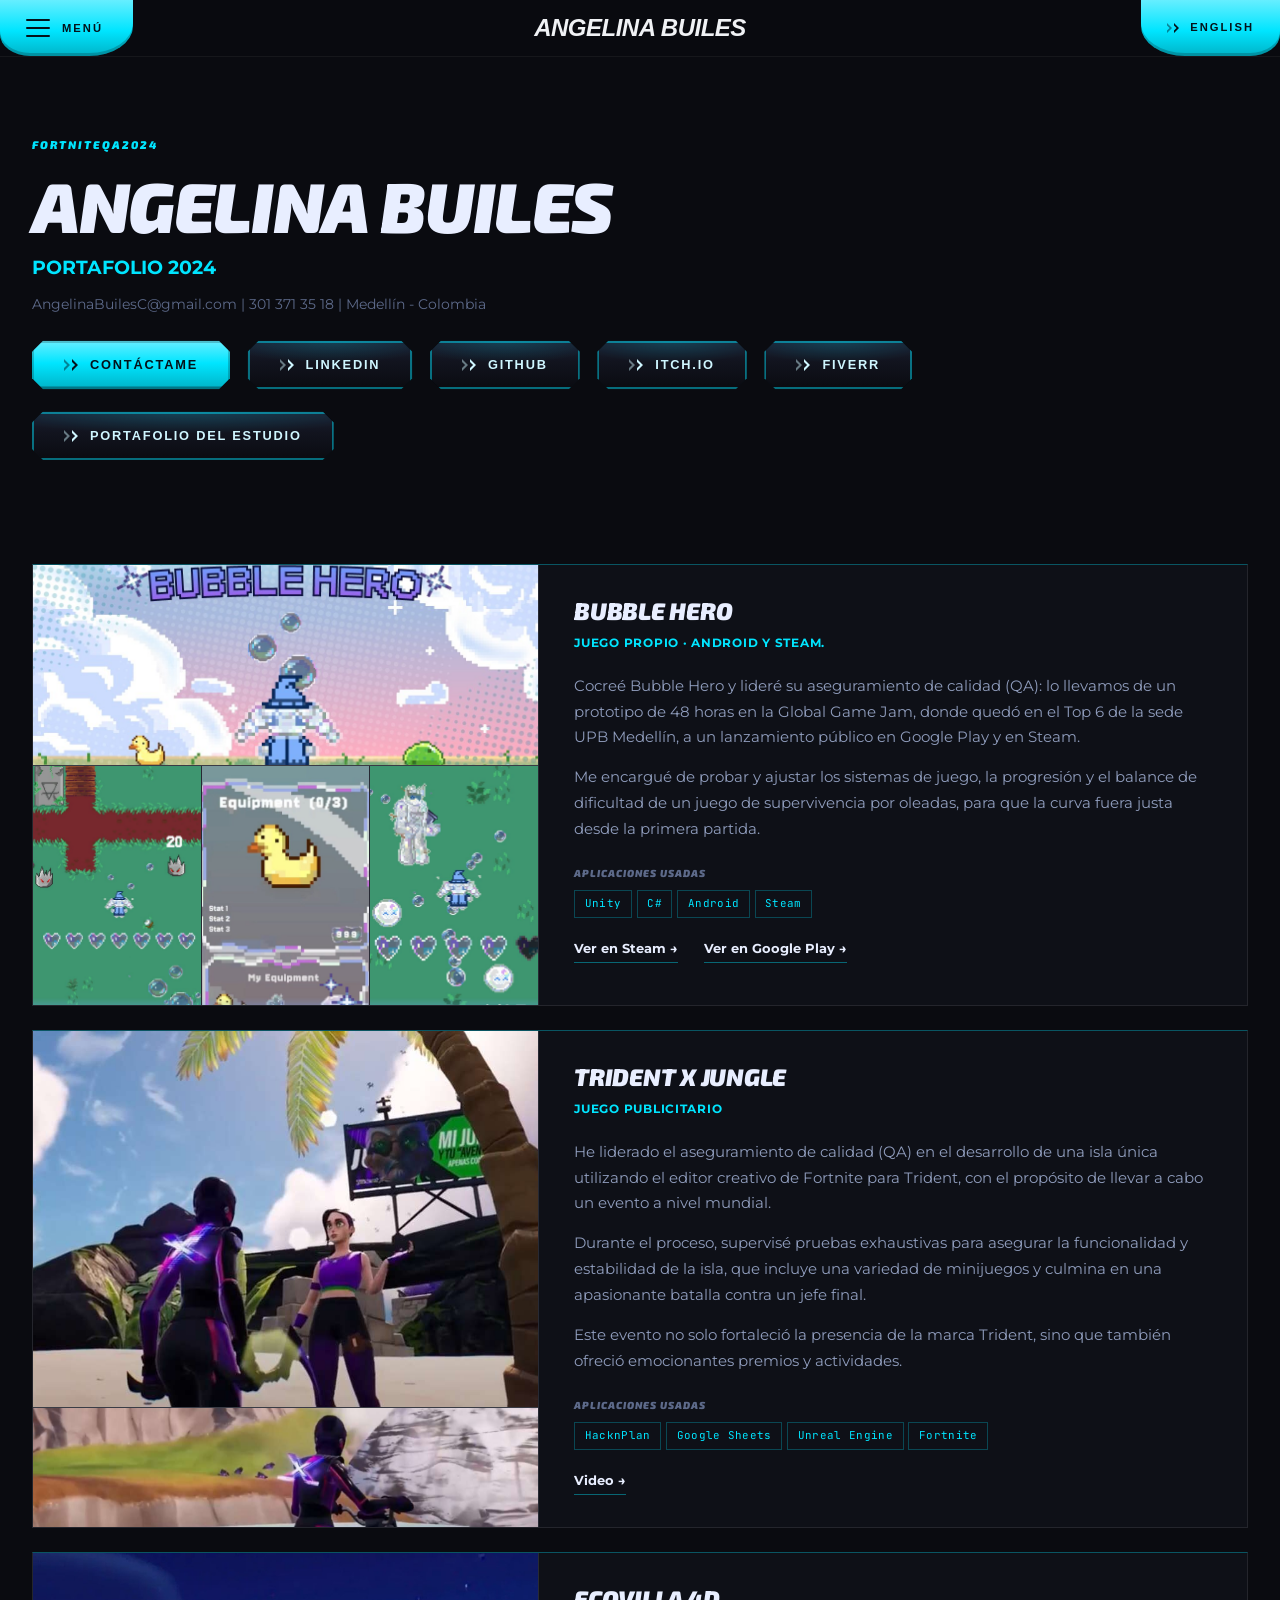
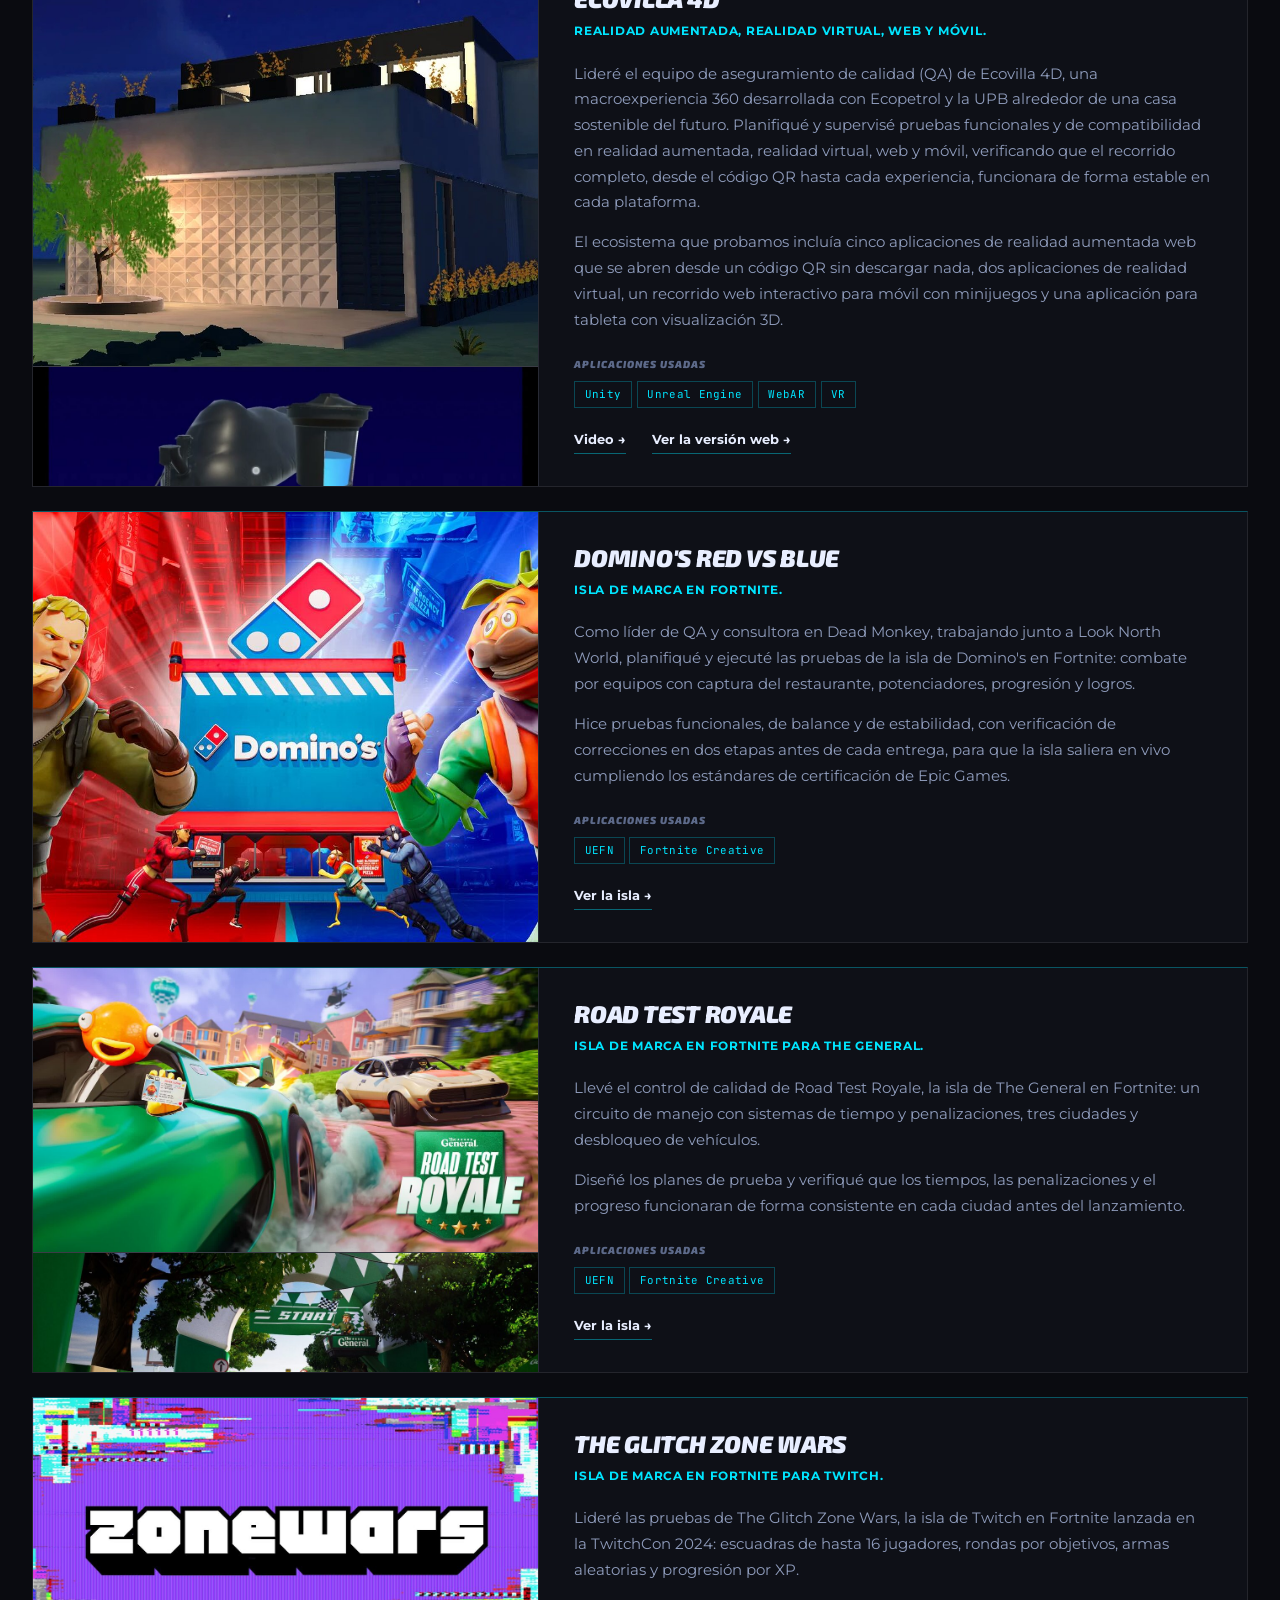
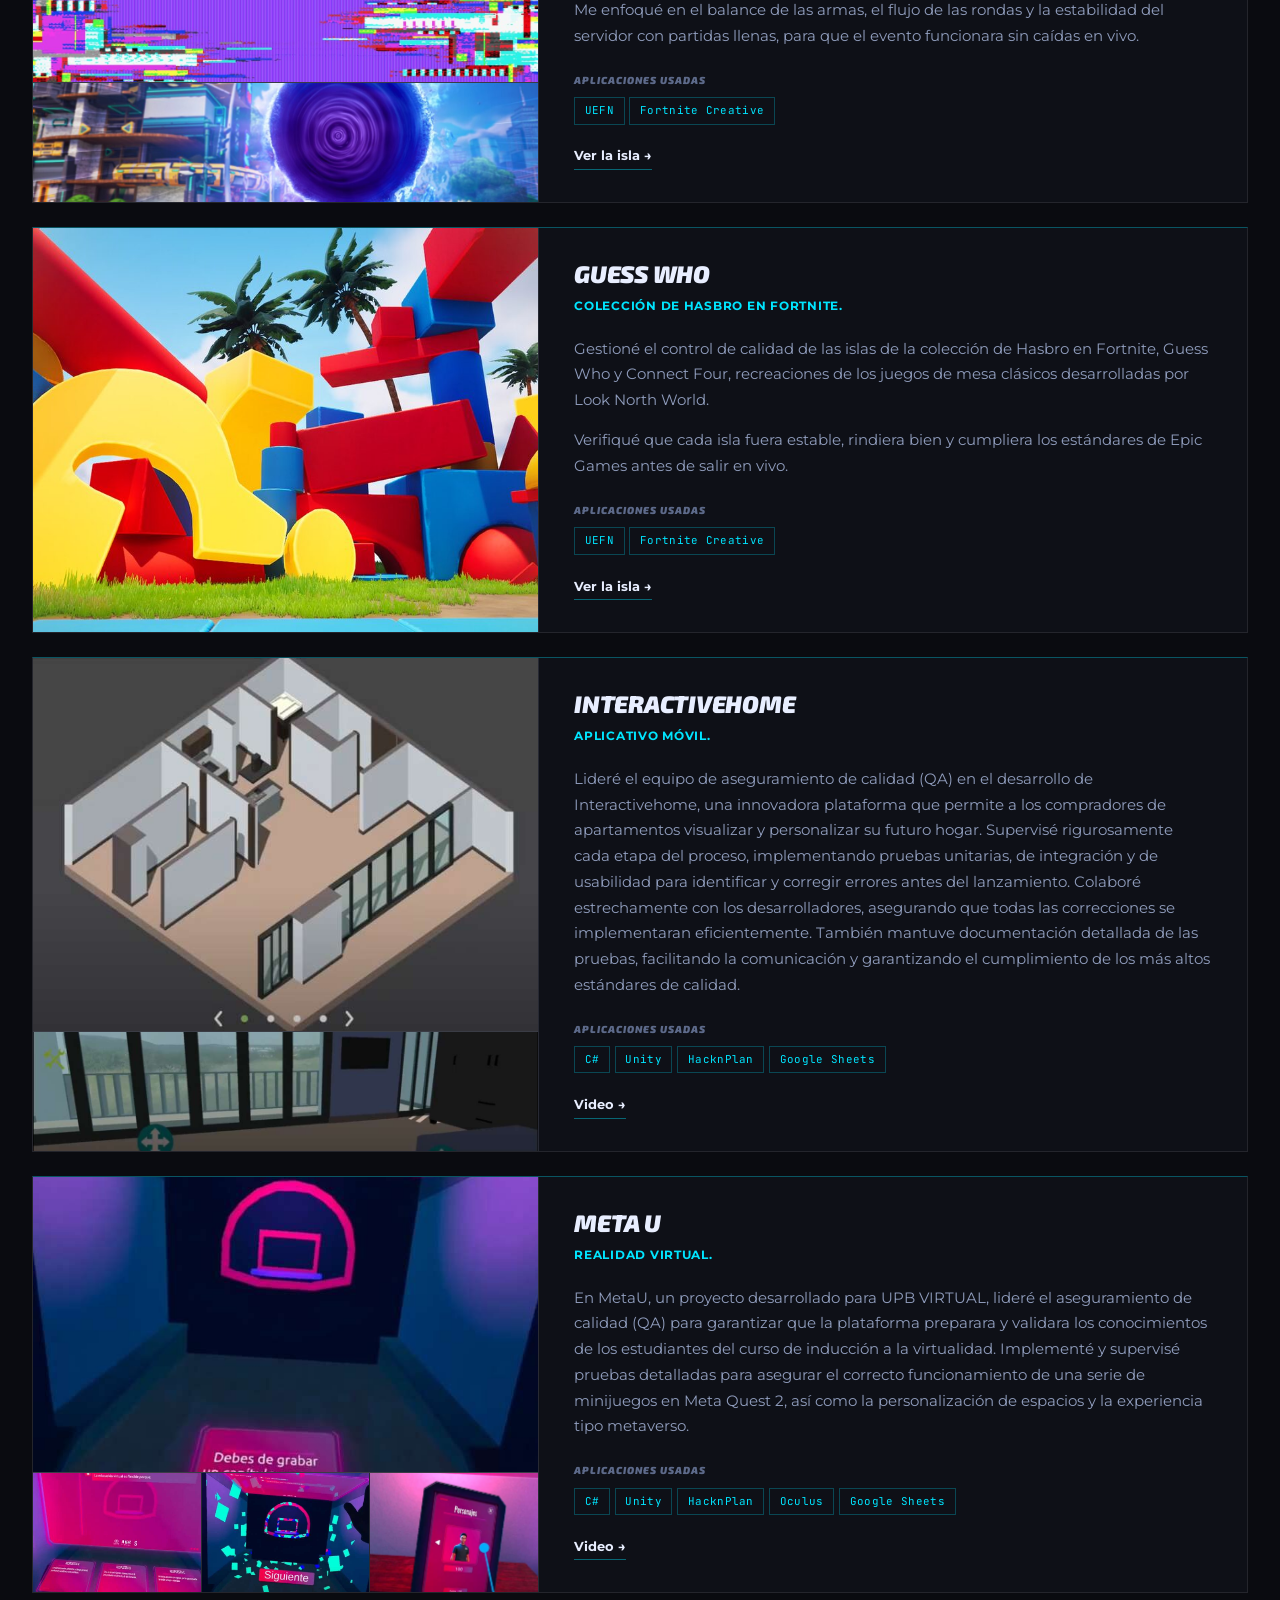
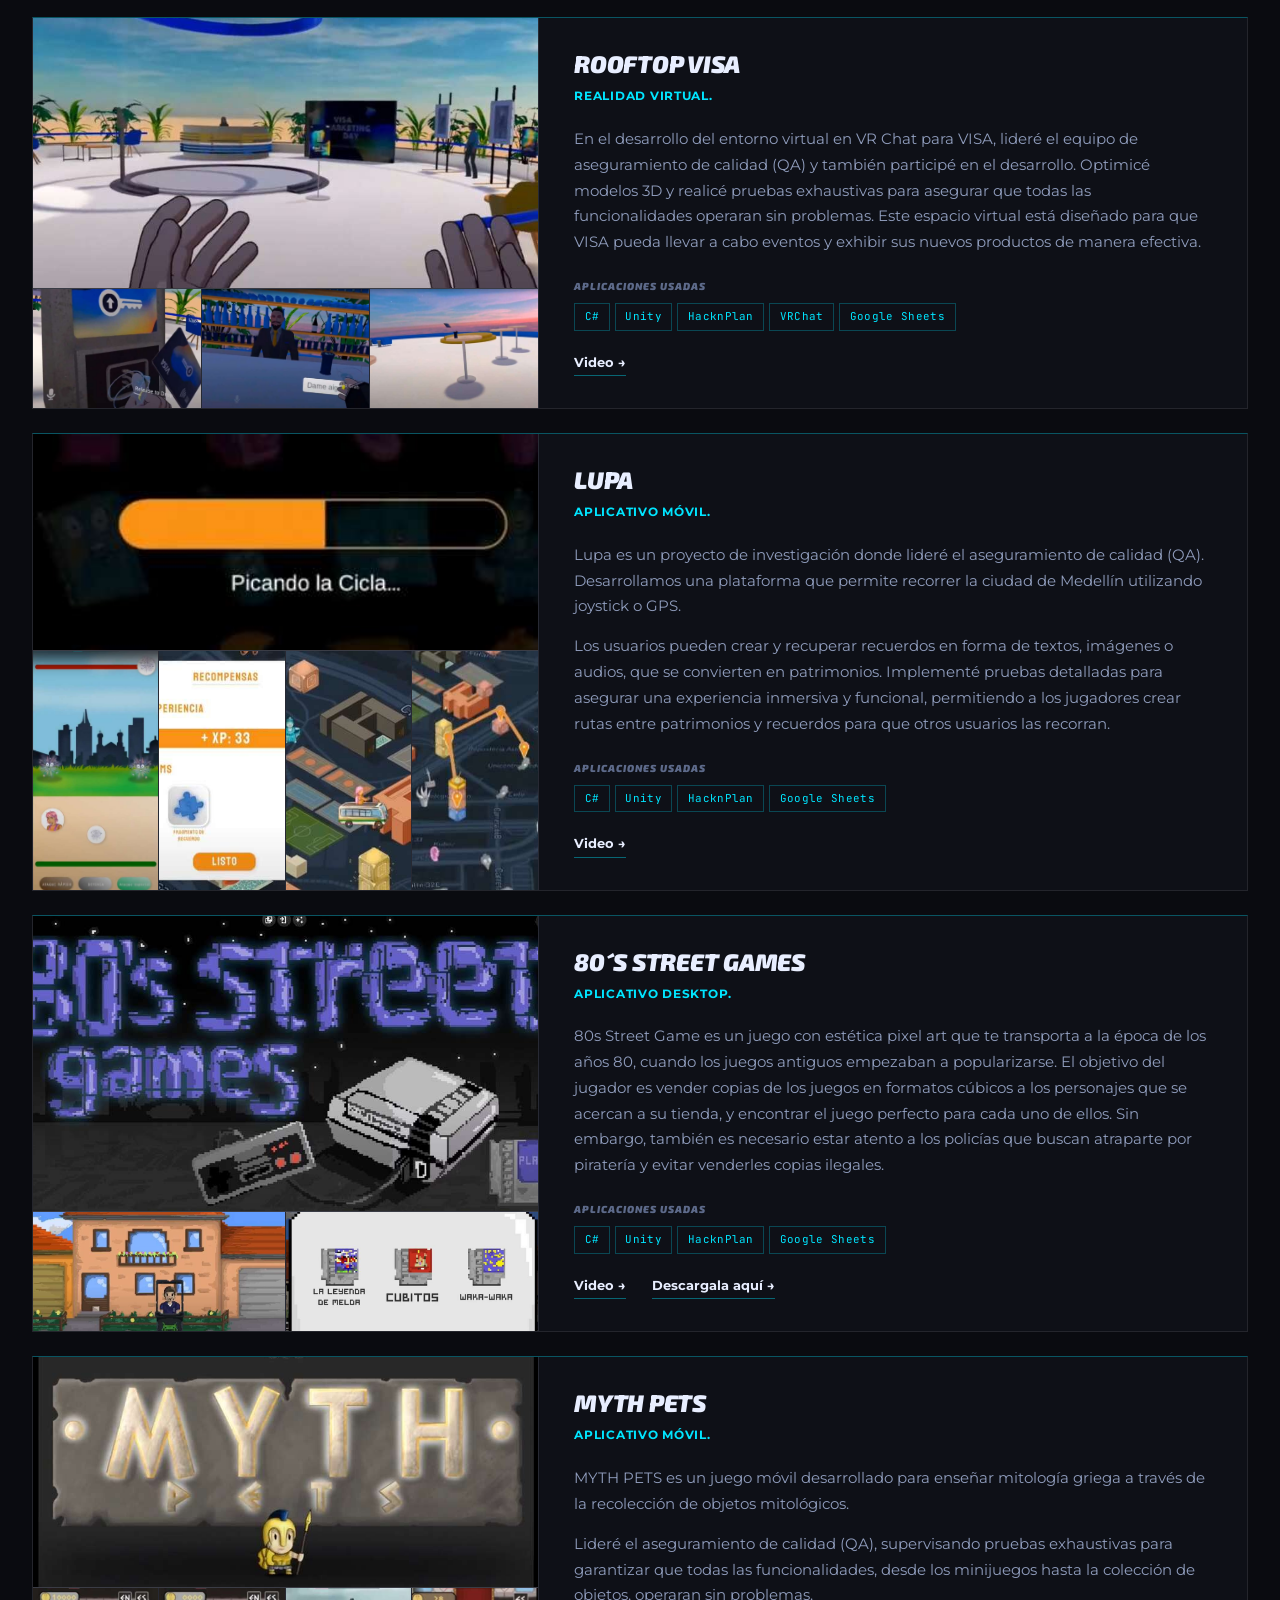
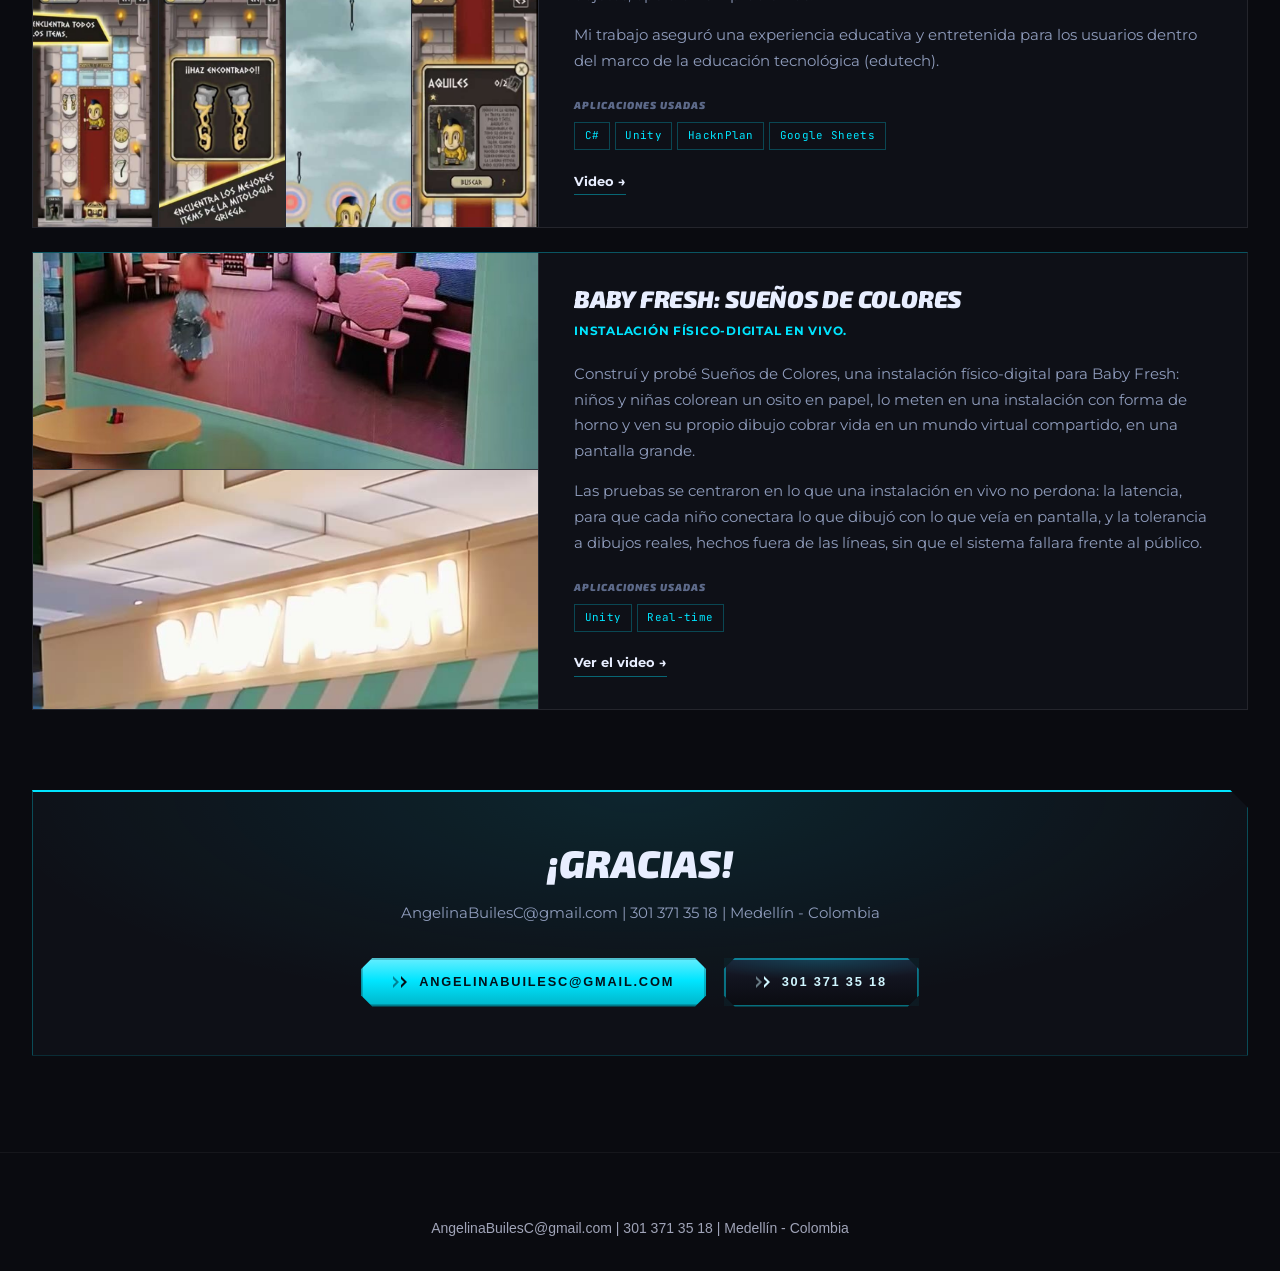
==== es/index.html @ 48bfbd3e "Portafolio de QA de Angelina Builes, en español e inglés Co-Authored-By: Claude Opus 5.5 <noreply@an" ====
<!DOCTYPE html>
<html lang="es">

<head>
    <meta charset="UTF-8">
    <meta name="viewport" content="width=device-width, initial-scale=1.0">
    <title>PORTAFOLIO · Angelina Builes</title>
    <meta name="description" content="Portafolio QA · Angelina Builes. Bubble Hero, Trident X Jungle, Ecovilla 4D, Domino&#x27;s Red vs Blue, Road Test Royale, The Glitch Zone Wars, Guess Who, Interactivehome, Meta U, Rooftop Visa, Lupa, 80´s Street Games, Myth Pets, Baby Fresh: Sueños de Colores.">
    <link rel="canonical" href="https://jelyblu.github.io/portafolio-qa/es/">
    <link rel="alternate" hreflang="es" href="https://jelyblu.github.io/portafolio-qa/es/">
    <link rel="alternate" hreflang="en" href="https://jelyblu.github.io/portafolio-qa/en/">
    <link rel="alternate" hreflang="x-default" href="https://jelyblu.github.io/portafolio-qa/es/">
    <meta property="og:title" content="PORTAFOLIO · Angelina Builes">
    <meta property="og:description" content="Portafolio QA · Angelina Builes. Bubble Hero, Trident X Jungle, Ecovilla 4D, Domino&#x27;s Red vs Blue, Road Test Royale, The Glitch Zone Wars, Guess Who, Interactivehome, Meta U, Rooftop Visa, Lupa, 80´s Street Games, Myth Pets, Baby Fresh: Sueños de Colores.">
    <meta property="og:image" content="https://jelyblu.github.io/portafolio-qa/assets/img/trident-1.jpg">
    <meta property="og:type" content="profile">
    <link rel="preconnect" href="https://fonts.googleapis.com">
    <link rel="preconnect" href="https://fonts.gstatic.com" crossorigin>
    <link href="https://fonts.googleapis.com/css2?family=Exo+2:ital,wght@0,400;0,700;0,900;1,700;1,900&family=Montserrat:wght@400;500;600;700&family=JetBrains+Mono:wght@500;700&display=swap" rel="stylesheet">
    <link rel="stylesheet" href="../styles.css">
    <style>
        .profile-page {
            --ab-cyan: #00e5ff; --ab-ink: #e8eeff; --ab-dim: #8f9cbc; --ab-faint: #5d6a8a;
            --ab-line: rgba(255, 255, 255, .09); --ab-surface: #0e1017; --ab-raised: #12141f;
            font-family: 'Montserrat', sans-serif;
        }
        .profile-page h1, .profile-page h2, .profile-page h3 { font-family: 'Exo 2', sans-serif; }
        .ab-notch { clip-path: polygon(0 0, calc(100% - 18px) 0, 100% 18px, 100% 100%, 0 100%); }

        .ab-hero { padding: 8.5rem 0 3.5rem; }
        .ab-hero-grid { max-width: 900px; }
        .ab-eyebrow {
            font-family: 'Exo 2', sans-serif; font-size: .7rem; font-weight: 900; font-style: italic;
            text-transform: uppercase; letter-spacing: .18em; color: var(--ab-cyan); margin: 0 0 1.1rem;
        }
        .ab-name { font-size: clamp(2.6rem, 7vw, 4.4rem); font-weight: 900; font-style: italic; text-transform: uppercase; letter-spacing: -.02em; line-height: .95; margin: 0 0 .9rem; color: var(--ab-ink); }
        .ab-role { font-size: clamp(1rem, 2vw, 1.2rem); font-weight: 700; color: var(--ab-cyan); line-height: 1.5; margin: 0 0 .7rem; }
        .ab-meta { font-size: .88rem; color: var(--ab-faint); line-height: 1.7; margin: 0 0 1.5rem; }
        .ab-links { display: flex; flex-wrap: wrap; gap: 1.4rem 1.1rem; }

        .ab-work { padding: 3rem 0 0; }
        .ab-featured { display: grid; gap: 1.5rem; }
        .ab-feat {
            display: grid; grid-template-columns: minmax(0, 5fr) minmax(0, 7fr);
            background: var(--ab-surface); border: 1px solid var(--ab-line);
            border-top: 1px solid rgba(0, 229, 255, .32);
            transition: border-color .25s ease, transform .25s ease;
            scroll-margin-top: 90px;
        }
        .ab-feat:hover { border-top-color: var(--ab-cyan); transform: translateY(-3px); }

        /* Galería: la primera captura manda, las demás van en tira debajo,
           igual que la columna de imágenes de cada página del PDF. */
        .ab-shot {
            display: grid; grid-template-rows: minmax(230px, 1fr) 120px; background: var(--ab-raised);
            border-right: 1px solid var(--ab-line); overflow: hidden;
        }
        .ab-shot a { display: block; height: 100%; overflow: hidden; }
        .ab-shot img { display: block; width: 100%; height: 100%; object-fit: cover; transition: transform .35s ease; }
        .ab-shot a:hover img { transform: scale(1.04); }
        /* La captura principal no empuja la altura: rellena lo que mida el texto.
           Sin esto una captura vertical estira la tarjeta a más de 1000 px. */
        .ab-shot-main { min-height: 0; position: relative; }
        .ab-shot-main > a { position: absolute; inset: 0; }
        .ab-shot--solo { grid-template-rows: minmax(260px, 1fr); }
        /* Proyectos de móvil: las capturas son verticales y en una tira baja
           solo se vería una franja. Se les da más alto. */
        .ab-shot--movil { grid-template-rows: minmax(200px, 1fr) 240px; }
        .ab-shot--movil .ab-shot-strip img { object-position: center top; }
        .ab-shot-strip { display: grid; grid-auto-flow: column; grid-auto-columns: 1fr; gap: 1px; background: var(--ab-line); min-height: 0; border-top: 1px solid var(--ab-line); }

        .ab-feat-body { padding: 2rem 2.2rem; }
        .ab-feat h3 { font-size: 1.5rem; font-weight: 900; font-style: italic; text-transform: uppercase; letter-spacing: -.01em; color: var(--ab-ink); margin: 0 0 .45rem; }
        .ab-context { font-size: .78rem; font-weight: 700; letter-spacing: .06em; text-transform: uppercase; color: var(--ab-cyan); margin: 0 0 1.3rem; }
        .ab-desc p { margin: 0 0 .9rem; font-size: .92rem; line-height: 1.75; color: var(--ab-dim); text-wrap: pretty; }
        .ab-label {
            font-family: 'Exo 2', sans-serif; font-size: .64rem; font-weight: 900; font-style: italic;
            text-transform: uppercase; letter-spacing: .1em; color: var(--ab-faint); margin: 1.4rem 0 .55rem;
        }
        .ab-tech { display: flex; flex-wrap: wrap; gap: .3rem; }
        .ab-tech span {
            font-family: 'JetBrains Mono', monospace; font-size: .68rem; padding: .25rem .6rem;
            border: 1px solid rgba(0, 229, 255, .26); color: var(--ab-cyan); letter-spacing: .03em;
        }
        .ab-out { display: inline-flex; gap: .35rem; margin-top: 1.3rem; margin-right: 1.4rem; color: var(--ab-ink); text-decoration: none; font-size: .84rem; font-weight: 700; border-bottom: 1px solid rgba(0, 229, 255, .4); padding-bottom: 2px; }
        .ab-out:hover { color: var(--ab-cyan); border-bottom-color: var(--ab-cyan); }

        .ab-cta { padding: 5rem 0 6rem; }
        .ab-cta-inner {
            border: 1px solid rgba(0, 229, 255, .28); border-top: 2px solid var(--ab-cyan);
            background: radial-gradient(90% 140% at 50% 0%, rgba(0, 229, 255, .1) 0%, rgba(0, 229, 255, 0) 60%), var(--ab-surface);
            padding: 3rem 2.5rem; text-align: center;
        }
        .ab-cta-inner h2 { font-size: clamp(1.7rem, 4vw, 2.4rem); font-weight: 900; font-style: italic; text-transform: uppercase; color: var(--ab-ink); margin: 0 0 .8rem; }
        .ab-cta-inner p { color: var(--ab-dim); max-width: 56ch; margin: 0 auto 2rem; line-height: 1.8; font-size: .95rem; }
        .ab-cta-inner .ab-links { justify-content: center; }

        /* Sin logo del estudio: el nombre ocupa el centro de la cabecera. */
        .logo-container .logo-text { text-transform: uppercase; font-style: italic; }

        @media (max-width: 900px) {
            .ab-feat { grid-template-columns: 1fr; }
            .ab-shot { border-right: 0; border-bottom: 1px solid var(--ab-line); }
        }
        @media (max-width: 600px) {
            .ab-hero { padding: 7rem 0 2.5rem; }
            .ab-feat-body { padding: 1.6rem 1.4rem; }
            .ab-cta-inner { padding: 2.2rem 1.4rem; }
            .ab-shot { grid-template-rows: 220px 90px; }
            .ab-shot--movil { grid-template-rows: 200px 180px; }
            .ab-shot--solo { grid-template-rows: 220px; }
            .logo-container .logo-text { font-size: 1rem; }
        }

        .ab-vmodal { width: min(92vw, 960px); margin: auto; padding: 0; border: 1px solid var(--ab-line); border-radius: 4px; background: var(--ab-raised); overflow: visible; }
        .ab-vmodal::backdrop { background: rgba(4, 8, 16, .84); backdrop-filter: blur(6px); }
        .ab-vmodal-inner { position: relative; aspect-ratio: 16 / 9; }
        .ab-vmodal iframe { display: block; width: 100%; height: 100%; border: 0; background: #000; }
        .ab-vclose { position: absolute; top: -17px; right: -17px; width: 42px; height: 42px; display: grid; place-items: center; border: 0; border-radius: 50%; background: var(--ab-cyan); color: #04121a; font-size: 1.6rem; font-weight: 700; line-height: 1; cursor: pointer; box-shadow: 0 6px 18px rgba(0, 0, 0, .55); z-index: 1; }
        .ab-vclose:hover { filter: brightness(1.12); }
        .ab-vclose:focus-visible { outline: 3px solid #fff; outline-offset: 2px; }
        @media (max-width: 560px) { .ab-vclose { top: 8px; right: 8px; } }

        #primary-navigation[data-visible="true"] .nav-links > li:nth-child(1) > a { animation-delay: 40ms; }
        #primary-navigation[data-visible="true"] .nav-links > li:nth-child(2) > a { animation-delay: 84ms; }
        #primary-navigation[data-visible="true"] .nav-links > li:nth-child(3) > a { animation-delay: 128ms; }
        #primary-navigation[data-visible="true"] .nav-links > li:nth-child(4) > a { animation-delay: 172ms; }
        #primary-navigation[data-visible="true"] .nav-links > li:nth-child(5) > a { animation-delay: 216ms; }
        #primary-navigation[data-visible="true"] .nav-links > li:nth-child(6) > a { animation-delay: 260ms; }
        #primary-navigation[data-visible="true"] .nav-links > li:nth-child(7) > a { animation-delay: 304ms; }
        #primary-navigation[data-visible="true"] .nav-links > li:nth-child(8) > a { animation-delay: 348ms; }
        #primary-navigation[data-visible="true"] .nav-links > li:nth-child(9) > a { animation-delay: 392ms; }
        #primary-navigation[data-visible="true"] .nav-links > li:nth-child(10) > a { animation-delay: 436ms; }
        #primary-navigation[data-visible="true"] .nav-links > li:nth-child(11) > a { animation-delay: 480ms; }
        #primary-navigation[data-visible="true"] .nav-links > li:nth-child(12) > a { animation-delay: 524ms; }
        #primary-navigation[data-visible="true"] .nav-links > li:nth-child(13) > a { animation-delay: 568ms; }
        #primary-navigation[data-visible="true"] .nav-links > li:nth-child(14) > a { animation-delay: 612ms; }
        #primary-navigation[data-visible="true"] .nav-links > li:nth-child(15) > a { animation-delay: 656ms; }
        #primary-navigation[data-visible="true"] .nav-links > li:nth-child(16) > a { animation-delay: 700ms; }
        #primary-navigation[data-visible="false"] .nav-links > li:nth-child(1) > a { animation-delay: 420ms; }
        #primary-navigation[data-visible="false"] .nav-links > li:nth-child(2) > a { animation-delay: 392ms; }
        #primary-navigation[data-visible="false"] .nav-links > li:nth-child(3) > a { animation-delay: 364ms; }
        #primary-navigation[data-visible="false"] .nav-links > li:nth-child(4) > a { animation-delay: 336ms; }
        #primary-navigation[data-visible="false"] .nav-links > li:nth-child(5) > a { animation-delay: 308ms; }
        #primary-navigation[data-visible="false"] .nav-links > li:nth-child(6) > a { animation-delay: 280ms; }
        #primary-navigation[data-visible="false"] .nav-links > li:nth-child(7) > a { animation-delay: 252ms; }
        #primary-navigation[data-visible="false"] .nav-links > li:nth-child(8) > a { animation-delay: 224ms; }
        #primary-navigation[data-visible="false"] .nav-links > li:nth-child(9) > a { animation-delay: 196ms; }
        #primary-navigation[data-visible="false"] .nav-links > li:nth-child(10) > a { animation-delay: 168ms; }
        #primary-navigation[data-visible="false"] .nav-links > li:nth-child(11) > a { animation-delay: 140ms; }
        #primary-navigation[data-visible="false"] .nav-links > li:nth-child(12) > a { animation-delay: 112ms; }
        #primary-navigation[data-visible="false"] .nav-links > li:nth-child(13) > a { animation-delay: 84ms; }
        #primary-navigation[data-visible="false"] .nav-links > li:nth-child(14) > a { animation-delay: 56ms; }
        #primary-navigation[data-visible="false"] .nav-links > li:nth-child(15) > a { animation-delay: 28ms; }
        #primary-navigation[data-visible="false"] .nav-links > li:nth-child(16) > a { animation-delay: 0ms; }
    </style>
</head>

<body>
    <header id="main-header" class="scrolled">
        <div class="container nav-wrapper">
            <a href="#top" class="logo-container"><span class="logo-text">Angelina Builes</span></a>
            <button class="mobile-nav-toggle" aria-controls="primary-navigation" aria-expanded="false">
                <div class="hamburger"></div>
            </button>
            <nav id="primary-navigation">
                <ul class="nav-links">
                    <li><a href="#bubblehero">Bubble Hero</a></li>
                    <li><a href="#trident">Trident X Jungle</a></li>
                    <li><a href="#ecovilla">Ecovilla 4D</a></li>
                    <li><a href="#dominos">Domino&#x27;s Red vs Blue</a></li>
                    <li><a href="#roadtest">Road Test Royale</a></li>
                    <li><a href="#glitch">The Glitch Zone Wars</a></li>
                    <li><a href="#guesswho">Guess Who</a></li>
                    <li><a href="#interactivehome">Interactivehome</a></li>
                    <li><a href="#metau">Meta U</a></li>
                    <li><a href="#rooftop">Rooftop Visa</a></li>
                    <li><a href="#lupa">Lupa</a></li>
                    <li><a href="#80s">80´s Street Games</a></li>
                    <li><a href="#mythpets">Myth Pets</a></li>
                    <li><a href="#babyfresh">Baby Fresh: Sueños de Colores</a></li>
                    <li><a href="#contacto">Contacto</a></li>
                    <li><a href="../en/" hreflang="en" lang="en">English</a></li>
                </ul>
            </nav>
            <a class="nav-cta" href="../en/" hreflang="en" lang="en">English</a>
        </div>
    </header>

    <main class="profile-page" id="top">
        <section class="ab-hero">
            <div class="container">
                <div class="ab-hero-grid">
                    <p class="ab-eyebrow">FortniteQA2024</p>
                    <h1 class="ab-name">Angelina Builes</h1>
                    <p class="ab-role">PORTAFOLIO 2024</p>
                    <p class="ab-meta">AngelinaBuilesC@gmail.com | 301 371 35 18 | Medellín - Colombia</p>
                    <div class="ab-links">
                        <a class="btn btn-primary" href="mailto:AngelinaBuilesC@gmail.com">Contáctame</a>
                        <a class="btn btn-secondary" href="https://www.linkedin.com/in/angelinabuiles" target="_blank" rel="noopener">LinkedIn</a>
                        <a class="btn btn-secondary" href="https://github.com/Jelyblu" target="_blank" rel="noopener">GitHub</a>
                        <a class="btn btn-secondary" href="https://dragonarkstudios.itch.io" target="_blank" rel="noopener">itch.io</a>
                        <a class="btn btn-secondary" href="https://www.fiverr.com/angibuiles" target="_blank" rel="noopener">Fiverr</a>
                        <a class="btn btn-secondary" href="https://dragonarkstudios.com/es/portfolio" target="_blank" rel="noopener">Portafolio del estudio</a>
                    </div>
                </div>
            </div>
        </section>

        <section class="ab-work">
            <div class="container">
                <h2 class="sr-only">PORTAFOLIO</h2>
                <div class="ab-featured">
                    <article class="ab-feat" id="bubblehero">
                        <div class="ab-shot ab-shot--movil">
                            <div class="ab-shot-main"><a href="../assets/img/bubblehero-1.jpg" target="_blank" rel="noopener"><img src="../assets/img/bubblehero-1.jpg" alt="Bubble Hero, captura 1" loading="lazy"></a></div>
                            <div class="ab-shot-strip"><a href="../assets/img/bubblehero-2.jpg" target="_blank" rel="noopener"><img src="../assets/img/bubblehero-2.jpg" alt="Bubble Hero, captura 2" loading="lazy"></a><a href="../assets/img/bubblehero-3.jpg" target="_blank" rel="noopener"><img src="../assets/img/bubblehero-3.jpg" alt="Bubble Hero, captura 3" loading="lazy"></a><a href="../assets/img/bubblehero-4.jpg" target="_blank" rel="noopener"><img src="../assets/img/bubblehero-4.jpg" alt="Bubble Hero, captura 4" loading="lazy"></a></div>
                        </div>
                        <div class="ab-feat-body">
                            <h3>Bubble Hero</h3>
                            <p class="ab-context">Juego propio · Android y Steam.</p>
                            <div class="ab-desc">
                                <p>Cocreé Bubble Hero y lideré su aseguramiento de calidad (QA): lo llevamos de un prototipo de 48 horas en la Global Game Jam, donde quedó en el Top 6 de la sede UPB Medellín, a un lanzamiento público en Google Play y en Steam.</p>
                                <p>Me encargué de probar y ajustar los sistemas de juego, la progresión y el balance de dificultad de un juego de supervivencia por oleadas, para que la curva fuera justa desde la primera partida.</p>
                            </div>
                            <p class="ab-label">Aplicaciones usadas</p>
                            <div class="ab-tech"><span>Unity</span><span>C#</span><span>Android</span><span>Steam</span></div>
                            
                            <a class="ab-out" href="https://store.steampowered.com/app/4517050/Bubble_Hero_The_Five_Elements/" target="_blank" rel="noopener">Ver en Steam &rarr;</a>
                            <a class="ab-out" href="https://play.google.com/store/apps/details?id=com.DragonarkStudios.BubbleHero" target="_blank" rel="noopener">Ver en Google Play &rarr;</a>
                        </div>
                    </article>
                    <article class="ab-feat" id="trident">
                        <div class="ab-shot">
                            <div class="ab-shot-main"><a href="../assets/img/trident-1.jpg" target="_blank" rel="noopener"><img src="../assets/img/trident-1.jpg" alt="Trident X Jungle, captura 1" loading="lazy"></a></div>
                            <div class="ab-shot-strip"><a href="../assets/img/trident-2.jpg" target="_blank" rel="noopener"><img src="../assets/img/trident-2.jpg" alt="Trident X Jungle, captura 2" loading="lazy"></a></div>
                        </div>
                        <div class="ab-feat-body">
                            <h3>Trident X Jungle</h3>
                            <p class="ab-context">Juego Publicitario</p>
                            <div class="ab-desc">
                                <p>He liderado el aseguramiento de calidad (QA) en el desarrollo de una isla única utilizando el editor creativo de Fortnite para Trident, con el propósito de llevar a cabo un evento a nivel mundial.</p>
                                <p>Durante el proceso, supervisé pruebas exhaustivas para asegurar la funcionalidad y estabilidad de la isla, que incluye una variedad de minijuegos y culmina en una apasionante batalla contra un jefe final.</p>
                                <p>Este evento no solo fortaleció la presencia de la marca Trident, sino que también ofreció emocionantes premios y actividades.</p>
                            </div>
                            <p class="ab-label">Aplicaciones usadas</p>
                            <div class="ab-tech"><span>HacknPlan</span><span>Google Sheets</span><span>Unreal Engine</span><span>Fortnite</span></div>
                            <a class="ab-out" href="https://www.youtube.com/watch?v=4GxoQf84Vz8" data-yt="4GxoQf84Vz8" target="_blank" rel="noopener">Video &rarr;</a>
                        </div>
                    </article>
                    <article class="ab-feat" id="ecovilla">
                        <div class="ab-shot">
                            <div class="ab-shot-main"><a href="../assets/img/ecovilla-1.jpg" target="_blank" rel="noopener"><img src="../assets/img/ecovilla-1.jpg" alt="Ecovilla 4D, captura 1" loading="lazy"></a></div>
                            <div class="ab-shot-strip"><a href="../assets/img/ecovilla-2.jpg" target="_blank" rel="noopener"><img src="../assets/img/ecovilla-2.jpg" alt="Ecovilla 4D, captura 2" loading="lazy"></a></div>
                        </div>
                        <div class="ab-feat-body">
                            <h3>Ecovilla 4D</h3>
                            <p class="ab-context">Realidad aumentada, realidad virtual, web y móvil.</p>
                            <div class="ab-desc">
                                <p>Lideré el equipo de aseguramiento de calidad (QA) de Ecovilla 4D, una macroexperiencia 360 desarrollada con Ecopetrol y la UPB alrededor de una casa sostenible del futuro. Planifiqué y supervisé pruebas funcionales y de compatibilidad en realidad aumentada, realidad virtual, web y móvil, verificando que el recorrido completo, desde el código QR hasta cada experiencia, funcionara de forma estable en cada plataforma.</p>
                                <p>El ecosistema que probamos incluía cinco aplicaciones de realidad aumentada web que se abren desde un código QR sin descargar nada, dos aplicaciones de realidad virtual, un recorrido web interactivo para móvil con minijuegos y una aplicación para tableta con visualización 3D.</p>
                            </div>
                            <p class="ab-label">Aplicaciones usadas</p>
                            <div class="ab-tech"><span>Unity</span><span>Unreal Engine</span><span>WebAR</span><span>VR</span></div>
                            <a class="ab-out" href="https://youtu.be/UNXelOfm4Hc" data-yt="UNXelOfm4Hc" target="_blank" rel="noopener">Video &rarr;</a>
                            <a class="ab-out" href="https://jelyblu.github.io/EcoVillaVirtual/" target="_blank" rel="noopener">Ver la versión web &rarr;</a>
                        </div>
                    </article>
                    <article class="ab-feat" id="dominos">
                        <div class="ab-shot ab-shot--solo">
                            <div class="ab-shot-main"><a href="../assets/img/dominos-1.jpg" target="_blank" rel="noopener"><img src="../assets/img/dominos-1.jpg" alt="Domino&#x27;s Red vs Blue, captura 1" loading="lazy"></a></div>
                        </div>
                        <div class="ab-feat-body">
                            <h3>Domino&#x27;s Red vs Blue</h3>
                            <p class="ab-context">Isla de marca en Fortnite.</p>
                            <div class="ab-desc">
                                <p>Como líder de QA y consultora en Dead Monkey, trabajando junto a Look North World, planifiqué y ejecuté las pruebas de la isla de Domino&#x27;s en Fortnite: combate por equipos con captura del restaurante, potenciadores, progresión y logros.</p>
                                <p>Hice pruebas funcionales, de balance y de estabilidad, con verificación de correcciones en dos etapas antes de cada entrega, para que la isla saliera en vivo cumpliendo los estándares de certificación de Epic Games.</p>
                            </div>
                            <p class="ab-label">Aplicaciones usadas</p>
                            <div class="ab-tech"><span>UEFN</span><span>Fortnite Creative</span></div>
                            <a class="ab-out" href="https://www.fortnite.com/@twitchofficial/5570-6554-5104" target="_blank" rel="noopener">Ver la isla &rarr;</a>
                        </div>
                    </article>
                    <article class="ab-feat" id="roadtest">
                        <div class="ab-shot">
                            <div class="ab-shot-main"><a href="../assets/img/roadtest-1.jpg" target="_blank" rel="noopener"><img src="../assets/img/roadtest-1.jpg" alt="Road Test Royale, captura 1" loading="lazy"></a></div>
                            <div class="ab-shot-strip"><a href="../assets/img/roadtest-2.jpg" target="_blank" rel="noopener"><img src="../assets/img/roadtest-2.jpg" alt="Road Test Royale, captura 2" loading="lazy"></a></div>
                        </div>
                        <div class="ab-feat-body">
                            <h3>Road Test Royale</h3>
                            <p class="ab-context">Isla de marca en Fortnite para The General.</p>
                            <div class="ab-desc">
                                <p>Llevé el control de calidad de Road Test Royale, la isla de The General en Fortnite: un circuito de manejo con sistemas de tiempo y penalizaciones, tres ciudades y desbloqueo de vehículos.</p>
                                <p>Diseñé los planes de prueba y verifiqué que los tiempos, las penalizaciones y el progreso funcionaran de forma consistente en cada ciudad antes del lanzamiento.</p>
                            </div>
                            <p class="ab-label">Aplicaciones usadas</p>
                            <div class="ab-tech"><span>UEFN</span><span>Fortnite Creative</span></div>
                            <a class="ab-out" href="https://www.fortnite.com/@twitchofficial/9524-2023-3031" target="_blank" rel="noopener">Ver la isla &rarr;</a>
                        </div>
                    </article>
                    <article class="ab-feat" id="glitch">
                        <div class="ab-shot">
                            <div class="ab-shot-main"><a href="../assets/img/glitch-1.jpg" target="_blank" rel="noopener"><img src="../assets/img/glitch-1.jpg" alt="The Glitch Zone Wars, captura 1" loading="lazy"></a></div>
                            <div class="ab-shot-strip"><a href="../assets/img/glitch-2.jpg" target="_blank" rel="noopener"><img src="../assets/img/glitch-2.jpg" alt="The Glitch Zone Wars, captura 2" loading="lazy"></a></div>
                        </div>
                        <div class="ab-feat-body">
                            <h3>The Glitch Zone Wars</h3>
                            <p class="ab-context">Isla de marca en Fortnite para Twitch.</p>
                            <div class="ab-desc">
                                <p>Lideré las pruebas de The Glitch Zone Wars, la isla de Twitch en Fortnite lanzada en la TwitchCon 2024: escuadras de hasta 16 jugadores, rondas por objetivos, armas aleatorias y progresión por XP.</p>
                                <p>Me enfoqué en el balance de las armas, el flujo de las rondas y la estabilidad del servidor con partidas llenas, para que el evento funcionara sin caídas en vivo.</p>
                            </div>
                            <p class="ab-label">Aplicaciones usadas</p>
                            <div class="ab-tech"><span>UEFN</span><span>Fortnite Creative</span></div>
                            <a class="ab-out" href="https://www.fortnite.com/@twitchofficial/1657-2632-4431" target="_blank" rel="noopener">Ver la isla &rarr;</a>
                        </div>
                    </article>
                    <article class="ab-feat" id="guesswho">
                        <div class="ab-shot ab-shot--solo">
                            <div class="ab-shot-main"><a href="../assets/img/guesswho-1.jpg" target="_blank" rel="noopener"><img src="../assets/img/guesswho-1.jpg" alt="Guess Who, captura 1" loading="lazy"></a></div>
                        </div>
                        <div class="ab-feat-body">
                            <h3>Guess Who</h3>
                            <p class="ab-context">Colección de Hasbro en Fortnite.</p>
                            <div class="ab-desc">
                                <p>Gestioné el control de calidad de las islas de la colección de Hasbro en Fortnite, Guess Who y Connect Four, recreaciones de los juegos de mesa clásicos desarrolladas por Look North World.</p>
                                <p>Verifiqué que cada isla fuera estable, rindiera bien y cumpliera los estándares de Epic Games antes de salir en vivo.</p>
                            </div>
                            <p class="ab-label">Aplicaciones usadas</p>
                            <div class="ab-tech"><span>UEFN</span><span>Fortnite Creative</span></div>
                            <a class="ab-out" href="https://www.fortnite.com/@looknorthworld/7387-6907-3174" target="_blank" rel="noopener">Ver la isla &rarr;</a>
                        </div>
                    </article>
                    <article class="ab-feat" id="interactivehome">
                        <div class="ab-shot">
                            <div class="ab-shot-main"><a href="../assets/img/interactivehome-1.jpg" target="_blank" rel="noopener"><img src="../assets/img/interactivehome-1.jpg" alt="Interactivehome, captura 1" loading="lazy"></a></div>
                            <div class="ab-shot-strip"><a href="../assets/img/interactivehome-2.jpg" target="_blank" rel="noopener"><img src="../assets/img/interactivehome-2.jpg" alt="Interactivehome, captura 2" loading="lazy"></a></div>
                        </div>
                        <div class="ab-feat-body">
                            <h3>Interactivehome</h3>
                            <p class="ab-context">Aplicativo móvil.</p>
                            <div class="ab-desc">
                                <p>Lideré el equipo de aseguramiento de calidad (QA) en el desarrollo de Interactivehome, una innovadora plataforma que permite a los compradores de apartamentos visualizar y personalizar su futuro hogar. Supervisé rigurosamente cada etapa del proceso, implementando pruebas unitarias, de integración y de usabilidad para identificar y corregir errores antes del lanzamiento. Colaboré estrechamente con los desarrolladores, asegurando que todas las correcciones se implementaran eficientemente. También mantuve documentación detallada de las pruebas, facilitando la comunicación y garantizando el cumplimiento de los más altos estándares de calidad.</p>
                            </div>
                            <p class="ab-label">Aplicaciones usadas</p>
                            <div class="ab-tech"><span>C#</span><span>Unity</span><span>HacknPlan</span><span>Google Sheets</span></div>
                            <a class="ab-out" href="https://www.youtube.com/watch?v=4GxoQf84Vz8" data-yt="4GxoQf84Vz8" target="_blank" rel="noopener">Video &rarr;</a>
                        </div>
                    </article>
                    <article class="ab-feat" id="metau">
                        <div class="ab-shot">
                            <div class="ab-shot-main"><a href="../assets/img/metau-1.jpg" target="_blank" rel="noopener"><img src="../assets/img/metau-1.jpg" alt="Meta U, captura 1" loading="lazy"></a></div>
                            <div class="ab-shot-strip"><a href="../assets/img/metau-2.jpg" target="_blank" rel="noopener"><img src="../assets/img/metau-2.jpg" alt="Meta U, captura 2" loading="lazy"></a><a href="../assets/img/metau-3.jpg" target="_blank" rel="noopener"><img src="../assets/img/metau-3.jpg" alt="Meta U, captura 3" loading="lazy"></a><a href="../assets/img/metau-4.jpg" target="_blank" rel="noopener"><img src="../assets/img/metau-4.jpg" alt="Meta U, captura 4" loading="lazy"></a></div>
                        </div>
                        <div class="ab-feat-body">
                            <h3>Meta U</h3>
                            <p class="ab-context">Realidad virtual.</p>
                            <div class="ab-desc">
                                <p>En MetaU, un proyecto desarrollado para UPB VIRTUAL, lideré el aseguramiento de calidad (QA) para garantizar que la plataforma preparara y validara los conocimientos de los estudiantes del curso de inducción a la virtualidad. Implementé y supervisé pruebas detalladas para asegurar el correcto funcionamiento de una serie de minijuegos en Meta Quest 2, así como la personalización de espacios y la experiencia tipo metaverso.</p>
                            </div>
                            <p class="ab-label">Aplicaciones usadas</p>
                            <div class="ab-tech"><span>C#</span><span>Unity</span><span>HacknPlan</span><span>Oculus</span><span>Google Sheets</span></div>
                            <a class="ab-out" href="https://www.youtube.com/watch?v=uDqV6fU3cC8" data-yt="uDqV6fU3cC8" target="_blank" rel="noopener">Video &rarr;</a>
                        </div>
                    </article>
                    <article class="ab-feat" id="rooftop">
                        <div class="ab-shot">
                            <div class="ab-shot-main"><a href="../assets/img/rooftop-1.jpg" target="_blank" rel="noopener"><img src="../assets/img/rooftop-1.jpg" alt="Rooftop Visa, captura 1" loading="lazy"></a></div>
                            <div class="ab-shot-strip"><a href="../assets/img/rooftop-2.jpg" target="_blank" rel="noopener"><img src="../assets/img/rooftop-2.jpg" alt="Rooftop Visa, captura 2" loading="lazy"></a><a href="../assets/img/rooftop-3.jpg" target="_blank" rel="noopener"><img src="../assets/img/rooftop-3.jpg" alt="Rooftop Visa, captura 3" loading="lazy"></a><a href="../assets/img/rooftop-4.jpg" target="_blank" rel="noopener"><img src="../assets/img/rooftop-4.jpg" alt="Rooftop Visa, captura 4" loading="lazy"></a></div>
                        </div>
                        <div class="ab-feat-body">
                            <h3>Rooftop Visa</h3>
                            <p class="ab-context">Realidad Virtual.</p>
                            <div class="ab-desc">
                                <p>En el desarrollo del entorno virtual en VR Chat para VISA, lideré el equipo de aseguramiento de calidad (QA) y también participé en el desarrollo. Optimicé modelos 3D y realicé pruebas exhaustivas para asegurar que todas las funcionalidades operaran sin problemas. Este espacio virtual está diseñado para que VISA pueda llevar a cabo eventos y exhibir sus nuevos productos de manera efectiva.</p>
                            </div>
                            <p class="ab-label">Aplicaciones usadas</p>
                            <div class="ab-tech"><span>C#</span><span>Unity</span><span>HacknPlan</span><span>VRChat</span><span>Google Sheets</span></div>
                            <a class="ab-out" href="https://www.youtube.com/watch?v=r58cvnKIQz0" data-yt="r58cvnKIQz0" target="_blank" rel="noopener">Video &rarr;</a>
                        </div>
                    </article>
                    <article class="ab-feat" id="lupa">
                        <div class="ab-shot ab-shot--movil">
                            <div class="ab-shot-main"><a href="../assets/img/lupa-1.jpg" target="_blank" rel="noopener"><img src="../assets/img/lupa-1.jpg" alt="Lupa, captura 1" loading="lazy"></a></div>
                            <div class="ab-shot-strip"><a href="../assets/img/lupa-2.jpg" target="_blank" rel="noopener"><img src="../assets/img/lupa-2.jpg" alt="Lupa, captura 2" loading="lazy"></a><a href="../assets/img/lupa-3.jpg" target="_blank" rel="noopener"><img src="../assets/img/lupa-3.jpg" alt="Lupa, captura 3" loading="lazy"></a><a href="../assets/img/lupa-4.jpg" target="_blank" rel="noopener"><img src="../assets/img/lupa-4.jpg" alt="Lupa, captura 4" loading="lazy"></a><a href="../assets/img/lupa-5.jpg" target="_blank" rel="noopener"><img src="../assets/img/lupa-5.jpg" alt="Lupa, captura 5" loading="lazy"></a></div>
                        </div>
                        <div class="ab-feat-body">
                            <h3>Lupa</h3>
                            <p class="ab-context">Aplicativo móvil.</p>
                            <div class="ab-desc">
                                <p>Lupa es un proyecto de investigación donde lideré el aseguramiento de calidad (QA). Desarrollamos una plataforma que permite recorrer la ciudad de Medellín utilizando joystick o GPS.</p>
                                <p>Los usuarios pueden crear y recuperar recuerdos en forma de textos, imágenes o audios, que se convierten en patrimonios. Implementé pruebas detalladas para asegurar una experiencia inmersiva y funcional, permitiendo a los jugadores crear rutas entre patrimonios y recuerdos para que otros usuarios las recorran.</p>
                            </div>
                            <p class="ab-label">Aplicaciones usadas</p>
                            <div class="ab-tech"><span>C#</span><span>Unity</span><span>HacknPlan</span><span>Google Sheets</span></div>
                            <a class="ab-out" href="https://youtu.be/YpwlZE0v04w" data-yt="YpwlZE0v04w" target="_blank" rel="noopener">Video &rarr;</a>
                        </div>
                    </article>
                    <article class="ab-feat" id="80s">
                        <div class="ab-shot">
                            <div class="ab-shot-main"><a href="../assets/img/80s-1.jpg" target="_blank" rel="noopener"><img src="../assets/img/80s-1.jpg" alt="80´s Street Games, captura 1" loading="lazy"></a></div>
                            <div class="ab-shot-strip"><a href="../assets/img/80s-2.jpg" target="_blank" rel="noopener"><img src="../assets/img/80s-2.jpg" alt="80´s Street Games, captura 2" loading="lazy"></a><a href="../assets/img/80s-3.jpg" target="_blank" rel="noopener"><img src="../assets/img/80s-3.jpg" alt="80´s Street Games, captura 3" loading="lazy"></a></div>
                        </div>
                        <div class="ab-feat-body">
                            <h3>80´s Street Games</h3>
                            <p class="ab-context">Aplicativo desktop.</p>
                            <div class="ab-desc">
                                <p>80s Street Game es un juego con estética pixel art que te transporta a la época de los años 80, cuando los juegos antiguos empezaban a popularizarse. El objetivo del jugador es vender copias de los juegos en formatos cúbicos a los personajes que se acercan a su tienda, y encontrar el juego perfecto para cada uno de ellos. Sin embargo, también es necesario estar atento a los policías que buscan atraparte por piratería y evitar venderles copias ilegales.</p>
                            </div>
                            <p class="ab-label">Aplicaciones usadas</p>
                            <div class="ab-tech"><span>C#</span><span>Unity</span><span>HacknPlan</span><span>Google Sheets</span></div>
                            <a class="ab-out" href="https://www.youtube.com/watch?v=4xa75kQLs4A" data-yt="4xa75kQLs4A" target="_blank" rel="noopener">Video &rarr;</a>
                            <a class="ab-out" href="https://aseisgames.itch.io/80s-street-games" target="_blank" rel="noopener">Descargala aquí &rarr;</a>
                        </div>
                    </article>
                    <article class="ab-feat" id="mythpets">
                        <div class="ab-shot ab-shot--movil">
                            <div class="ab-shot-main"><a href="../assets/img/mythpets-1.jpg" target="_blank" rel="noopener"><img src="../assets/img/mythpets-1.jpg" alt="Myth Pets, captura 1" loading="lazy"></a></div>
                            <div class="ab-shot-strip"><a href="../assets/img/mythpets-2.jpg" target="_blank" rel="noopener"><img src="../assets/img/mythpets-2.jpg" alt="Myth Pets, captura 2" loading="lazy"></a><a href="../assets/img/mythpets-3.jpg" target="_blank" rel="noopener"><img src="../assets/img/mythpets-3.jpg" alt="Myth Pets, captura 3" loading="lazy"></a><a href="../assets/img/mythpets-4.jpg" target="_blank" rel="noopener"><img src="../assets/img/mythpets-4.jpg" alt="Myth Pets, captura 4" loading="lazy"></a><a href="../assets/img/mythpets-5.jpg" target="_blank" rel="noopener"><img src="../assets/img/mythpets-5.jpg" alt="Myth Pets, captura 5" loading="lazy"></a></div>
                        </div>
                        <div class="ab-feat-body">
                            <h3>Myth Pets</h3>
                            <p class="ab-context">Aplicativo móvil.</p>
                            <div class="ab-desc">
                                <p>MYTH PETS es un juego móvil desarrollado para enseñar mitología griega a través de la recolección de objetos mitológicos.</p>
                                <p>Lideré el aseguramiento de calidad (QA), supervisando pruebas exhaustivas para garantizar que todas las funcionalidades, desde los minijuegos hasta la colección de objetos, operaran sin problemas.</p>
                                <p>Mi trabajo aseguró una experiencia educativa y entretenida para los usuarios dentro del marco de la educación tecnológica (edutech).</p>
                            </div>
                            <p class="ab-label">Aplicaciones usadas</p>
                            <div class="ab-tech"><span>C#</span><span>Unity</span><span>HacknPlan</span><span>Google Sheets</span></div>
                            <a class="ab-out" href="https://www.youtube.com/watch?v=yEkY36VHkOU" data-yt="yEkY36VHkOU" target="_blank" rel="noopener">Video &rarr;</a>
                        </div>
                    </article>
                    <article class="ab-feat" id="babyfresh">
                        <div class="ab-shot ab-shot--movil">
                            <div class="ab-shot-main"><a href="../assets/img/babyfresh-1.jpg" target="_blank" rel="noopener"><img src="../assets/img/babyfresh-1.jpg" alt="Baby Fresh: Sueños de Colores, captura 1" loading="lazy"></a></div>
                            <div class="ab-shot-strip"><a href="../assets/img/babyfresh-2.jpg" target="_blank" rel="noopener"><img src="../assets/img/babyfresh-2.jpg" alt="Baby Fresh: Sueños de Colores, captura 2" loading="lazy"></a></div>
                        </div>
                        <div class="ab-feat-body">
                            <h3>Baby Fresh: Sueños de Colores</h3>
                            <p class="ab-context">Instalación físico-digital en vivo.</p>
                            <div class="ab-desc">
                                <p>Construí y probé Sueños de Colores, una instalación físico-digital para Baby Fresh: niños y niñas colorean un osito en papel, lo meten en una instalación con forma de horno y ven su propio dibujo cobrar vida en un mundo virtual compartido, en una pantalla grande.</p>
                                <p>Las pruebas se centraron en lo que una instalación en vivo no perdona: la latencia, para que cada niño conectara lo que dibujó con lo que veía en pantalla, y la tolerancia a dibujos reales, hechos fuera de las líneas, sin que el sistema fallara frente al público.</p>
                            </div>
                            <p class="ab-label">Aplicaciones usadas</p>
                            <div class="ab-tech"><span>Unity</span><span>Real-time</span></div>
                            
                            <a class="ab-out" href="https://www.instagram.com/reel/DP_5Ftrjhip" target="_blank" rel="noopener">Ver el video &rarr;</a>
                        </div>
                    </article>
                </div>
            </div>
        </section>

        <section class="ab-cta" id="contacto">
            <div class="container">
                <div class="ab-cta-inner ab-notch">
                    <h2>¡GRACIAS!</h2>
                    <p>AngelinaBuilesC@gmail.com | 301 371 35 18 | Medellín - Colombia</p>
                    <div class="ab-links">
                        <a class="btn btn-primary" href="mailto:AngelinaBuilesC@gmail.com">AngelinaBuilesC@gmail.com</a>
                        <a class="btn btn-secondary" href="tel:+573013713518">301 371 35 18</a>
                    </div>
                </div>
            </div>
        </section>
    </main>

    <footer>
        <div class="footer-bottom">
            <p>AngelinaBuilesC@gmail.com | 301 371 35 18 | Medellín - Colombia</p>
        </div>
    </footer>

    <dialog id="ab-vmodal" class="ab-vmodal">
        <div class="ab-vmodal-inner">
            <button type="button" class="ab-vclose" data-ab-vclose>
                <span aria-hidden="true">&times;</span>
                <span class="sr-only">Cerrar video</span>
            </button>
            <iframe title="Video" allow="autoplay; encrypted-media; picture-in-picture" allowfullscreen></iframe>
        </div>
    </dialog>

    <script>
        (function () {
            // Menú: el mismo mecanismo que usa main.js en Dragonark.
            var toggle = document.querySelector('.mobile-nav-toggle');
            var nav = document.getElementById('primary-navigation');
            function setMenu(open) {
                nav.setAttribute('data-visible', open ? 'true' : 'false');
                toggle.setAttribute('aria-expanded', open ? 'true' : 'false');
            }
            toggle.addEventListener('click', function () {
                setMenu(nav.getAttribute('data-visible') !== 'true');
            });
            nav.querySelectorAll('a').forEach(function (a) {
                a.addEventListener('click', function () { setMenu(false); });
            });
            document.addEventListener('keydown', function (e) { if (e.key === 'Escape') setMenu(false); });

            // Video en ventana: YouTube sin cookies. Sin JS, el enlace abre YouTube.
            var modal = document.getElementById('ab-vmodal');
            if (!modal || !modal.showModal) return;
            var frame = modal.querySelector('iframe');
            document.querySelectorAll('a[data-yt]').forEach(function (link) {
                link.addEventListener('click', function (e) {
                    if (e.metaKey || e.ctrlKey || e.shiftKey || e.button !== 0) return;
                    e.preventDefault();
                    frame.src = 'https://www.youtube-nocookie.com/embed/' + link.getAttribute('data-yt') + '?autoplay=1&rel=0';
                    modal.showModal();
                });
            });
            modal.querySelector('[data-ab-vclose]').addEventListener('click', function () { modal.close(); });
            modal.addEventListener('click', function (e) { if (e.target === modal) modal.close(); });
            modal.addEventListener('close', function () { frame.src = 'about:blank'; });
        })();
    </script>
</body>

</html>
---- styles.css ----
/* ==========================================================================
   Design System & Properties
   ========================================================================== */
:root {
    /* Color Palette */
    --color-bg-dark: #0a0b10;
    --color-bg-lighter: #151722;
    --color-bg-glass: rgba(21, 23, 34, 0.7);
    --color-bg-glass-hover: rgba(30, 33, 48, 0.8);

    --color-primary: #8a2be2;
    /* Vibrant Purple */
    --color-primary-glow: rgba(138, 43, 226, 0.5);
    --color-secondary: #00e5ff;
    /* Cyan */
    --color-accent: #ff007f;
    /* Pink */

    --color-text-main: #f0f2f5;
    --color-text-muted: #a0a4b8;

    /* Steam Button */
    --color-steam: #2a475e;
    --color-steam-hover: #171a21;
    --color-steam-text: #c7d5e0;

    /* Typography */
    --font-heading: 'Outfit', sans-serif;
    --font-body: 'Inter', sans-serif;

    /* Transitions & Borders */
    --transition-fast: 0.2s cubic-bezier(0.4, 0, 0.2, 1);
    --transition-normal: 0.3s cubic-bezier(0.4, 0, 0.2, 1);
    --transition-slow: 0.5s cubic-bezier(0.4, 0, 0.2, 1);
    --radius-sm: 8px;
    --radius-md: 16px;
    --radius-lg: 24px;

    /* Z-Index */
    --z-header: 1000;
    --z-modal: 2000;
}

/* ==========================================================================
   Reset & Base Styles
   ========================================================================== */
*,
*::before,
*::after {
    box-sizing: border-box;
    margin: 0;
    padding: 0;
}

html {
    scroll-behavior: smooth;
    font-size: 16px;
    overflow-x: hidden;
}

body {
    font-family: var(--font-body);
    background-color: var(--color-bg-dark);
    color: var(--color-text-main);
    line-height: 1.6;
    overflow-x: hidden;
    -webkit-font-smoothing: antialiased;
}

/* ==========================================================================
   Animations
   ========================================================================== */
.fade-in-section {
    opacity: 0;
    transform: translateY(30px);
    visibility: hidden;
    transition: opacity 0.8s ease-out, transform 0.8s ease-out;
    will-change: opacity, visibility;
}

.fade-in-section.is-visible {
    opacity: 1;
    transform: none;
    visibility: visible;
}

h1,
h2,
h3,
h4,
h5,
h6 {
    font-family: var(--font-heading);
    font-weight: 700;
    line-height: 1.2;
    margin-bottom: 1rem;
}

a {
    color: inherit;
    text-decoration: none;
    transition: color var(--transition-fast);
}

ul {
    list-style: none;
}

img {
    max-width: 100%;
    height: auto;
    display: block;
}

.container {
    width: 100%;
    max-width: 1280px;
    margin: 0 auto;
    padding: 0 2rem;
}

/* Keep in-page anchors (e.g. #contact) from landing under the fixed header */
[id] {
    scroll-margin-top: 100px;
}

/* ==========================================================================
   Typography & Utilities
   ========================================================================== */
.highlight {
    background: linear-gradient(135deg, var(--color-secondary), var(--color-primary));
    -webkit-background-clip: text;
    -webkit-text-fill-color: transparent;
    background-clip: text;
}

.text-center {
    text-align: center;
}

.mt-xl {
    margin-top: 4rem;
}

.w-full {
    width: 100%;
}

.sr-only {
    position: absolute;
    width: 1px;
    height: 1px;
    padding: 0;
    margin: -1px;
    overflow: hidden;
    clip: rect(0, 0, 0, 0);
    border: 0;
}

/* ==========================================================================
   Buttons
   ========================================================================== */
.btn {
    display: inline-flex;
    align-items: center;
    justify-content: center;
    padding: 0.875rem 2rem;
    font-family: var(--font-heading);
    font-weight: 600;
    font-size: 1.125rem;
    border-radius: var(--radius-md);
    cursor: pointer;
    border: none;
    transition: all var(--transition-normal);
    position: relative;
    overflow: hidden;
}

.btn-primary {
    background: linear-gradient(135deg, var(--color-primary), #6018a3);
    color: #fff;
    box-shadow: 0 4px 20px var(--color-primary-glow);
}

.btn-primary::before {
    content: '';
    position: absolute;
    top: 0;
    left: -100%;
    width: 100%;
    height: 100%;
    background: linear-gradient(90deg, transparent, rgba(255, 255, 255, 0.2), transparent);
    transition: left 0.5s ease;
}

.btn-primary:hover::before {
    left: 100%;
}

.btn-primary:hover {
    transform: translateY(-2px);
    box-shadow: 0 6px 25px var(--color-primary-glow);
}

.btn-secondary {
    background: var(--color-bg-glass);
    color: var(--color-text-main);
    border: 1px solid rgba(255, 255, 255, 0.1);
    backdrop-filter: blur(10px);
}

.btn-secondary:hover {
    background: var(--color-bg-glass-hover);
    border-color: rgba(255, 255, 255, 0.2);
    transform: translateY(-2px);
}

.btn-steam {
    background: linear-gradient(to right, var(--color-steam), var(--color-steam-hover));
    color: #fff;
    gap: 0.75rem;
}

.btn-steam:hover {
    background: var(--color-steam-hover);
    transform: translateY(-2px);
    box-shadow: 0 4px 15px rgba(42, 71, 94, 0.4);
}

/* Back Navigation Button Style */
.back-nav {
    padding: 1rem 0;
}

.back-btn {
    display: inline-flex;
    align-items: center;
    gap: 0.6rem;
    padding: 0.6rem 1.2rem;
    background: rgba(255, 255, 255, 0.08);
    border: 1px solid rgba(255, 255, 255, 0.15);
    border-radius: 50px;
    color: #ffffff !important;
    font-family: var(--font-heading);
    font-weight: 600;
    font-size: 0.95rem;
    text-decoration: none !important;
    backdrop-filter: blur(10px);
    transition: all 0.3s ease;
}

.back-btn:hover {
    background: var(--color-primary);
    border-color: var(--color-primary);
    color: #ffffff !important;
    transform: translateX(-4px);
    box-shadow: 0 4px 20px var(--color-primary-glow);
}

/* ==========================================================================
   Header & Navigation
   ========================================================================== */
#main-header {
    position: fixed;
    top: 0;
    left: 0;
    width: 100%;
    z-index: var(--z-header);
    transition: all var(--transition-normal);
    padding: 1.5rem 0;
}

#main-header.scrolled {
    background: rgba(10, 11, 16, 0.85);
    backdrop-filter: blur(12px);
    padding: 1rem 0;
    border-bottom: 1px solid rgba(255, 255, 255, 0.05);
}

.nav-wrapper {
    display: flex;
    justify-content: space-between;
    align-items: center;
}

.logo-container {
    display: flex;
    align-items: center;
    gap: 1rem;
    flex-shrink: 0;
}

.logo,
.logo-img,
.logo-container img,
img[src*="LogoDragonarkWhite"] {
    width: 40px !important;
    height: 40px !important;
    max-width: 40px !important;
    max-height: 40px !important;
    border-radius: var(--radius-sm);
    object-fit: contain !important;
    display: inline-block !important;
}

.logo-text {
    font-family: var(--font-heading);
    font-weight: 800;
    font-size: 1.5rem;
    letter-spacing: -0.5px;
    white-space: nowrap;
}

#primary-navigation {
    display: flex;
    align-items: center;
}

.nav-links {
    display: flex;
    gap: 1.75rem;
}

.nav-links a {
    font-weight: 500;
    font-size: 1rem;
    color: var(--color-text-muted);
    position: relative;
    /* Spanish and Portuguese labels are longer than the English ones ("Activaciones
       UGC", "Kit de Imprensa"). Without this, five of the seven entries wrapped onto
       two lines just above the drawer breakpoint and the header grew taller in those
       languages only. */
    white-space: nowrap;
}

/* Between the drawer breakpoint and a comfortable desktop, tighten the gap so the
   longer translated labels fit on one line instead of pushing into the switcher. */
@media (min-width: 1251px) and (max-width: 1420px) {
    .nav-links {
        gap: 1.15rem;
    }

    .nav-links a {
        font-size: 0.94rem;
    }
}

.nav-links a::after {
    content: '';
    position: absolute;
    bottom: -4px;
    left: 0;
    width: 0;
    height: 2px;
    background: var(--color-secondary);
    transition: width var(--transition-fast);
}

.nav-links a:hover,
.nav-links a.active {
    color: #fff;
}

.nav-links a:hover::after,
.nav-links a.active::after {
    width: 100%;
}

/* ==========================================================================
   Services dropdown
   Serious Games, VR Simulators and UGC Activations are three ways of asking
   for the same thing, and as three top-level entries they made the bar long
   enough to need tightening at 1250px. Grouped, the bar reads as four choices
   instead of seven.
   ========================================================================== */
.nav-dropdown {
    position: relative;
}

/* Matches .nav-links a exactly — this sits between real links and must not
   look like a different species of control. */
.nav-dropdown-toggle {
    display: inline-flex;
    align-items: center;
    gap: 0.3rem;
    background: none;
    border: 0;
    padding: 0;
    cursor: pointer;
    font-family: inherit;
    font-weight: 500;
    font-size: 1rem;
    color: var(--color-text-muted);
    position: relative;
    white-space: nowrap;
    transition: color var(--transition-fast);
}

.nav-dropdown-toggle::after {
    content: '';
    position: absolute;
    bottom: -4px;
    left: 0;
    width: 0;
    height: 2px;
    background: var(--color-secondary);
    transition: width var(--transition-fast);
}

.nav-dropdown-toggle:hover,
.nav-dropdown-toggle.active,
.nav-dropdown.open .nav-dropdown-toggle {
    color: #fff;
}

.nav-dropdown-toggle:hover::after,
.nav-dropdown-toggle.active::after,
.nav-dropdown.open .nav-dropdown-toggle::after {
    width: 100%;
}

.nav-dropdown-toggle .dropdown-arrow {
    transition: transform var(--transition-fast);
}

.nav-dropdown.open .nav-dropdown-toggle .dropdown-arrow {
    transform: rotate(180deg);
}

.nav-dropdown-menu {
    position: absolute;
    top: calc(100% + 14px);
    left: 0;
    min-width: 230px;
    background: #0d1117;
    border: 1px solid rgba(255, 255, 255, 0.08);
    border-radius: 14px;
    padding: 0.5rem;
    display: flex;
    flex-direction: column;
    gap: 0.15rem;
    opacity: 0;
    visibility: hidden;
    transform: translateY(-8px);
    transition: opacity 0.25s ease, transform 0.25s ease, visibility 0.25s;
    box-shadow: 0 12px 30px rgba(0, 0, 0, 0.5);
    z-index: 100;
}

/* Bridges the 14px gap above the panel. Without it the menu closes when the
   pointer crosses the empty space between the label and the first item. */
.nav-dropdown-menu::before {
    content: '';
    position: absolute;
    left: 0;
    right: 0;
    top: -14px;
    height: 14px;
}

.nav-dropdown:hover .nav-dropdown-menu,
.nav-dropdown:focus-within .nav-dropdown-menu,
.nav-dropdown.open .nav-dropdown-menu {
    opacity: 1;
    visibility: visible;
    transform: translateY(0);
}

.nav-dropdown-menu a {
    display: block;
    padding: 0.55rem 0.75rem;
    border-radius: 9px;
    font-size: 0.95rem;
    transition: background var(--transition-fast), color var(--transition-fast);
}

/* The sliding underline belongs to the bar, not to items in a panel. */
.nav-dropdown-menu a::after {
    display: none;
}

.nav-dropdown-menu a:hover,
.nav-dropdown-menu a.active {
    background: rgba(0, 229, 255, 0.1);
    color: #fff;
}

/* ==========================================================================
   Dragon Cores redemption
   ========================================================================== */
.cores-store {
    max-width: 960px;
    margin: 2rem auto 0;
}

.store-grid {
    display: grid;
    grid-template-columns: repeat(auto-fit, minmax(180px, 1fr));
    gap: 1rem;
}

.store-item {
    display: flex;
    flex-direction: column;
    align-items: center;
    gap: 0.5rem;
    padding: 1.4rem 1rem;
    text-align: center;
    background: rgba(255, 255, 255, 0.03);
    border: 1px solid rgba(255, 255, 255, 0.06);
    border-radius: var(--radius-md);
    transition: border-color var(--transition-fast), background var(--transition-fast);
}

.store-item:not(.is-locked):hover {
    border-color: rgba(113, 14, 255, 0.45);
    background: rgba(255, 255, 255, 0.05);
}

/* Out of reach is shown, not hidden: knowing a cap costs 400 is the reason to
   come back and play the rest. */
.store-item.is-locked {
    opacity: 0.55;
}

.store-emoji { font-size: 2rem; line-height: 1; }

.store-name {
    font-family: var(--font-heading);
    font-size: 1.05rem;
    color: #fff;
}

.store-price {
    display: inline-flex;
    align-items: center;
    gap: 0.35rem;
    color: var(--color-secondary);
    font-weight: 600;
}

.store-price img { height: 18px; width: auto; }

.store-btn {
    margin-top: 0.4rem;
    width: 100%;
}

.store-btn:disabled {
    opacity: 0.5;
    cursor: not-allowed;
}

.store-status {
    min-height: 1.4em;
    margin: 1.1rem 0 0;
    text-align: center;
    font-size: 0.92rem;
    color: var(--color-text-muted);
}

.store-status.is-error { color: #ff6b81; }
.store-status.is-ok { color: #4ae68a; }

.store-codes { margin-top: 1.75rem; }

.store-codes-title {
    font-family: var(--font-heading);
    font-size: 1.1rem;
    color: #fff;
    margin: 0 0 0.75rem;
}

.store-codes-list {
    list-style: none;
    padding: 0;
    margin: 0;
    display: flex;
    flex-direction: column;
    gap: 0.5rem;
}

.store-codes-list li {
    display: flex;
    align-items: center;
    gap: 0.85rem;
    flex-wrap: wrap;
    padding: 0.7rem 1rem;
    background: rgba(0, 229, 255, 0.05);
    border-left: 3px solid var(--color-secondary);
    border-radius: 0 var(--radius-sm) var(--radius-sm) 0;
}

/* Monospace and spaced out: this gets read aloud across a table at an event. */
.store-code {
    font-family: ui-monospace, "SF Mono", Menlo, Consolas, monospace;
    font-size: 1.05rem;
    letter-spacing: 0.08em;
    color: #fff;
}

.store-code-item { color: var(--color-text-main); }

.store-code-state {
    margin-left: auto;
    font-size: 0.82rem;
    color: var(--color-text-muted);
}

.store-code-state.is-delivered { color: #4ae68a; }

/* ==========================================================================
   Playable itch.io embed
   ========================================================================== */
/* The game is a fixed 960x600 and itch.io stacks its own 26px bar underneath.
   A 16:9 box is shorter than that and simply cut the game off at the knees, so
   the ratio is taken from the content rather than from habit. */
.itch-embed {
    width: min(960px, 100%);
    margin: 2rem auto 0.9rem;
    aspect-ratio: 960 / 626;
    border-radius: var(--radius-md);
    overflow: hidden;
    border: 1px solid rgba(255, 255, 255, 0.08);
    background: #000;
}

.itch-embed iframe {
    display: block;
    width: 100%;
    height: 100%;
    border: 0;
}

.itch-note {
    color: var(--color-text-muted);
    font-size: 0.85rem;
    margin: 0;
}

/* No override on a phone: the game is a fixed canvas, so forcing a taller box
   only adds letterboxing. It shrinks proportionally and itch.io's own
   fullscreen button, bottom right of the bar, is the real answer on a small
   screen. */

/* Language Switcher */
.language-switcher {
    display: inline-flex;
    align-items: center;
    background-color: #0d1117;
    border-radius: 50px;
    padding: 4px;
    gap: 2px;
    margin-left: 20px;
    position: relative;
}

.lang-btn {
    display: flex;
    align-items: center;
    justify-content: center;
    background: transparent;
    color: #888;
    border: none;
    padding: 6px 12px;
    border-radius: 20px;
    cursor: pointer;
    font-weight: bold;
    font-family: var(--font-heading);
    transition: all 0.3s ease;
}

.lang-btn.active {
    color: #ffffff;
    background-color: #003366;
    box-shadow: 0 0 10px rgba(0, 168, 255, 0.4);
}

.lang-dropdown-menu {
    position: absolute;
    top: calc(100% + 8px);
    right: 0;
    min-width: 100%;
    background: #0d1117;
    border-radius: 20px;
    display: flex;
    flex-direction: column;
    padding: 4px;
    gap: 4px;
    opacity: 0;
    visibility: hidden;
    transform: translateY(-10px);
    transition: all 0.3s ease;
    box-shadow: 0 10px 25px rgba(0, 0, 0, 0.5);
    z-index: 100;
}

.language-switcher:hover .lang-dropdown-menu,
.lang-dropdown-menu.active {
    opacity: 1;
    visibility: visible;
    transform: translateY(0);
}

.lang-dropdown-btn {
    background: transparent;
    color: #888;
    border: none;
    padding: 6px 12px;
    border-radius: 20px;
    cursor: pointer;
    font-weight: bold;
    font-family: var(--font-heading);
    transition: all 0.3s ease;
    text-align: center;
    width: 100%;
}

.lang-dropdown-btn:hover {
    color: #ffffff;
    background-color: rgba(0, 51, 102, 0.5);
}

.mobile-nav-toggle {
    display: none;
    background: transparent;
    border: none;
    cursor: pointer;
    padding: 0.5rem;
    /* This is the only navigation control on small screens — keep it a
       comfortable touch target (WCAG 2.5.8) instead of a 40x18px sliver. */
    min-width: 44px;
    min-height: 44px;
    align-items: center;
    justify-content: center;
}

.hamburger,
.hamburger::before,
.hamburger::after {
    width: 24px;
    height: 2px;
    background: #fff;
    border-radius: 2px;
    transition: all var(--transition-fast);
}

.hamburger {
    position: relative;
}

.hamburger::before,
.hamburger::after {
    content: '';
    position: absolute;
    left: 0;
}

.hamburger::before {
    bottom: 8px;
}

.hamburger::after {
    top: 8px;
}

/* ==========================================================================
   Hero Section
   ========================================================================== */
.hero-section {
    position: relative;
    min-height: 100vh;
    min-height: 100dvh;
    display: flex;
    align-items: center;
    justify-content: center;
    padding-top: 80px;
    overflow: hidden;
}

.hero-bg-carousel {
    position: absolute;
    top: 0;
    left: 0;
    right: 0;
    bottom: 0;
    background-size: cover;
    background-position: center;
    background-repeat: no-repeat;
    opacity: 0.45;
    z-index: -3;
    transition: background-image 1.6s ease-in-out;
}

.hero-particles {
    position: absolute;
    top: 0;
    left: 0;
    width: 100%;
    height: 100%;
    overflow: hidden;
    z-index: -2;
    pointer-events: none;
}

.bubble {
    position: absolute;
    bottom: -50px;
    border-radius: 50%;
    animation: rise infinite ease-in;
    opacity: 0;
    --bubble-tx: 0px;
    --bubble-ty: 0px;
}

.bubble::after {
    content: '';
    position: absolute;
    top: 0; left: 0; right: 0; bottom: 0;
    border-radius: 50%;
    background: radial-gradient(circle at 30% 30%, rgba(255, 255, 255, 0.8), rgba(0, 229, 255, 0.2) 60%, transparent);
    border: 1px solid rgba(255, 255, 255, 0.3);
    box-shadow: 0 0 10px rgba(0, 229, 255, 0.4), inset 0 0 10px rgba(255, 255, 255, 0.5);
    transform: translate(var(--bubble-tx), var(--bubble-ty));
    transition: transform 0.3s cubic-bezier(0.25, 1, 0.5, 1);
}

@media (hover: hover) and (pointer: fine) {
    .bubble {
        animation-timing-function: linear;
    }
}

@keyframes rise {
    0% {
        transform: translateY(0) scale(1);
        opacity: 0;
    }
    10% {
        opacity: 0.6;
    }
    50% {
        transform: translateY(-50vh) scale(1.2);
    }
    90% {
        opacity: 0.6;
    }
    100% {
        transform: translateY(-100vh) scale(0.8);
        opacity: 0;
    }
}

.hero-bg-overlay {
    position: absolute;
    top: 0;
    left: 0;
    right: 0;
    bottom: 0;
    background:
        radial-gradient(circle at 20% 30%, rgba(138, 43, 226, 0.15) 0%, transparent 50%),
        radial-gradient(circle at 80% 70%, rgba(0, 229, 255, 0.1) 0%, transparent 50%);
    z-index: -1;
}

.hero-content {
    text-align: center;
    max-width: 800px;
    z-index: 1;
}

.hero-title {
    font-size: clamp(2.5rem, 5vw + 1rem, 5rem);
    margin-bottom: 1.5rem;
}

.hero-subtitle {
    font-size: clamp(1.125rem, 2vw, 1.5rem);
    color: var(--color-text-muted);
    margin-bottom: 2.5rem;
    max-width: 600px;
    margin-inline: auto;
}

.hero-cta-group {
    display: flex;
    justify-content: center;
    gap: 1rem;
    flex-wrap: wrap;
}

/* Scroll Indicator */
.scroll-indicator {
    position: absolute;
    bottom: 2rem;
    left: 50%;
    transform: translateX(-50%);
    opacity: 0.7;
    animation: bounce 2s infinite;
    z-index: 10;
}

.mouse {
    width: 26px;
    height: 42px;
    border: 2px solid #fff;
    border-radius: 13px;
    position: relative;
}

.wheel {
    width: 4px;
    height: 8px;
    background: #fff;
    border-radius: 2px;
    position: absolute;
    top: 6px;
    left: 50%;
    transform: translateX(-50%);
    animation: scroll 1.5s infinite;
}

@keyframes bounce {

    0%,
    20%,
    50%,
    80%,
    100% {
        transform: translateY(0) translateX(-50%);
    }

    40% {
        transform: translateY(-10px) translateX(-50%);
    }

    60% {
        transform: translateY(-5px) translateX(-50%);
    }
}

@keyframes scroll {
    0% {
        transform: translate(-50%, 0);
        opacity: 1;
    }

    100% {
        transform: translate(-50%, 15px);
        opacity: 0;
    }
}

/* ==========================================================================
   Sections Standard
   ========================================================================== */
section {
    padding: 6rem 0;
}

.section-title {
    font-size: clamp(2.5rem, 4vw, 3.5rem);
    margin-bottom: 1rem;
}

.section-description {
    font-size: 1.125rem;
    color: var(--color-text-muted);
    max-width: 600px;
    margin-bottom: 3rem;
}

.badge {
    display: inline-block;
    padding: 0.25rem 0.75rem;
    background: rgba(138, 43, 226, 0.2);
    color: var(--color-primary);
    border: 1px solid rgba(138, 43, 226, 0.4);
    border-radius: 50px;
    font-size: 0.875rem;
    font-weight: 600;
    letter-spacing: 1px;
    text-transform: uppercase;
    margin-bottom: 1rem;
}

/* ==========================================================================
   Bubble Hero Section
   ========================================================================== */
.game-section {
    background-color: var(--color-bg-lighter);
}

.game-wrapper {
    display: grid;
    grid-template-columns: 1fr 1fr;
    gap: 4rem;
    align-items: center;
}

.game-features {
    margin-bottom: 2.5rem;
}

.game-features li {
    font-size: 1.125rem;
    margin-bottom: 1rem;
    display: flex;
    align-items: center;
    gap: 1rem;
}

.game-features span {
    font-size: 1.5rem;
}

.glass-container {
    background: rgba(255, 255, 255, 0.03);
    border: 1px solid rgba(255, 255, 255, 0.05);
    border-radius: var(--radius-lg);
    padding: 1rem;
    position: relative;
    backdrop-filter: blur(10px);
}

.game-img {
    border-radius: var(--radius-md);
    width: 100%;
    transform: perspective(1000px) rotateY(-5deg);
    transition: transform var(--transition-slow);
}

.glass-container:hover .game-img {
    transform: perspective(1000px) rotateY(0deg);
}

.glow-effect {
    position: absolute;
    top: 50%;
    left: 50%;
    width: 80%;
    height: 80%;
    transform: translate(-50%, -50%);
    background: var(--color-primary);
    filter: blur(100px);
    opacity: 0.2;
    z-index: -1;
    pointer-events: none;
}

/* ==========================================================================
   Serious Games Section
   ========================================================================== */
.serious-games-section {
    position: relative;
    overflow: hidden;
}

/* FAQ Section */
#faq {
    background-color: var(--color-bg-dark);
}

.text-center {
    text-align: center;
}

.text-center .section-title::after {
    left: 50%;
    transform: translateX(-50%);
}

.serious-grid {
    display: grid;
    grid-template-columns: repeat(auto-fit, minmax(250px, 1fr));
    gap: 2rem;
}

.serious-card {
    background: var(--color-bg-lighter);
    padding: 2.5rem;
    border-radius: var(--radius-md);
    border: 1px solid rgba(255, 255, 255, 0.05);
    transition: all var(--transition-normal);
}

.serious-card:hover {
    transform: translateY(-10px);
    border-color: var(--color-secondary);
    box-shadow: 0 10px 40px rgba(0, 229, 255, 0.1);
}

.card-icon {
    font-size: 3rem;
    margin-bottom: 1.5rem;
}

.rounded-img {
    border-radius: var(--radius-lg);
    width: 100%;
}

.shadow-lg {
    box-shadow: 0 20px 50px rgba(0, 0, 0, 0.5);
}

/* ==========================================================================
   Services Section & Accordion
   ========================================================================== */
.services-section {
    background-color: var(--color-bg-lighter);
}

.services-wrapper {
    display: grid;
    grid-template-columns: 1fr 1fr;
    gap: 4rem;
}

.accordion {
    margin-top: 2.5rem;
}

.accordion-item {
    border-bottom: 1px solid rgba(255, 255, 255, 0.1);
}

.accordion-header {
    width: 100%;
    padding: 1.5rem 0;
    display: flex;
    justify-content: space-between;
    align-items: center;
    background: transparent;
    border: none;
    color: #fff;
    font-family: var(--font-heading);
    font-size: 1.25rem;
    font-weight: 600;
    cursor: pointer;
    text-align: left;
    transition: color var(--transition-fast);
}

.accordion-header:hover {
    color: var(--color-secondary);
}

.accordion-icon {
    font-size: 1.5rem;
    font-weight: 300;
    transition: transform var(--transition-normal);
}

.accordion-item.active .accordion-icon {
    transform: rotate(45deg);
    color: var(--color-secondary);
}

.accordion-content {
    max-height: 0;
    overflow: hidden;
    transition: max-height var(--transition-normal) ease-out;
}

.accordion-item.active .accordion-content {
    max-height: 300px;
    /* arbitrary max height */
}

.accordion-content p {
    color: var(--color-text-muted);
    padding-bottom: 1.5rem;
}

/* Contact Form */
.glass-card {
    background: var(--color-bg-glass);
    border: 1px solid rgba(255, 255, 255, 0.1);
    backdrop-filter: blur(16px);
    border-radius: var(--radius-lg);
    padding: 3rem;
}

.contact-card h3 {
    font-size: 2rem;
    margin-bottom: 0.5rem;
}

.contact-card p {
    color: var(--color-text-muted);
    margin-bottom: 2rem;
}

.form-group {
    margin-bottom: 1.5rem;
}

.form-group label {
    display: block;
    margin-bottom: 0.5rem;
    font-size: 0.875rem;
    color: var(--color-text-muted);
}

.form-group input,
.form-group textarea {
    width: 100%;
    padding: 1rem;
    background: rgba(0, 0, 0, 0.4);
    border: 1px solid rgba(255, 255, 255, 0.1);
    border-radius: var(--radius-sm);
    color: #fff;
    font-family: var(--font-body);
    transition: border-color var(--transition-fast);
}

.form-group select {
    width: 100%;
    appearance: none;
    -webkit-appearance: none;
    -moz-appearance: none;
    padding: 1rem 3rem 1rem 1.2rem;
    background-color: rgba(15, 18, 30, 0.7);
    background-image: url("data:image/svg+xml,%3Csvg xmlns='http://www.w3.org/2000/svg' width='16' height='16' viewBox='0 0 24 24' fill='none' stroke='%2300e5ff' stroke-width='2.5' stroke-linecap='round' stroke-linejoin='round'%3E%3Cpath d='M6 9l6 6 6-6'/%3E%3C/svg%3E");
    background-repeat: no-repeat;
    background-position: right 1.25rem center;
    background-size: 1.25rem;
    border: 1px solid rgba(0, 229, 255, 0.3);
    border-radius: var(--radius-md);
    color: #ffffff;
    font-family: var(--font-body);
    font-size: 1rem;
    font-weight: 500;
    backdrop-filter: blur(12px);
    cursor: pointer;
    box-shadow: 0 4px 15px rgba(0, 0, 0, 0.3);
    transition: all 0.3s ease;
}

.form-group select:hover {
    border-color: var(--color-secondary);
    box-shadow: 0 4px 20px rgba(0, 229, 255, 0.25);
    background-color: rgba(20, 25, 42, 0.85);
}

.form-group input:focus,
.form-group textarea:focus {
    outline: none;
    border-color: var(--color-primary);
}

.form-group select:focus {
    outline: none;
    border-color: var(--color-secondary);
    box-shadow: 0 0 25px rgba(0, 229, 255, 0.35);
}

.form-group select option {
    background-color: #0b1120;
    color: #ffffff;
    padding: 12px;
    font-size: 0.95rem;
}

/* ==========================================================================
   Footer
   ========================================================================== */
footer {
    padding: 4rem 0 2rem;
    border-top: 1px solid rgba(255, 255, 255, 0.05);
}

.footer-legal {
    margin-left: auto;
}

.footer-grid {
    display: grid;
    grid-template-columns: 2fr 1fr 1fr 1fr;
    gap: 4rem;
    margin-bottom: 4rem;
}

.footer-brand p {
    color: var(--color-text-muted);
    margin-top: 1rem;
    max-width: 300px;
}

.footer-links h4,
.footer-social h4 {
    margin-bottom: 1.5rem;
}

.footer-links ul li,
.footer-social ul li {
    margin-bottom: 0.75rem;
}

.footer-links a,
.footer-social a {
    color: var(--color-text-muted);
}

.footer-links a:hover,
.footer-social a:hover {
    color: var(--color-primary);
}

.footer-bottom {
    text-align: center;
    color: var(--color-text-muted);
    font-size: 0.875rem;
}

/* ==========================================================================
   Animations (Reveal on Scroll)
   ========================================================================== */
.reveal {
    opacity: 0;
    transform: translateY(30px);
    transition: all 0.8s cubic-bezier(0.5, 0, 0, 1);
}

.reveal.active {
    opacity: 1;
    transform: translateY(0);
}

/* ==========================================================================
   Responsive Design
   ========================================================================== */
@media (max-width: 992px) {

    .game-wrapper,
    .services-wrapper,
    .footer-grid {
        grid-template-columns: 1fr;
        gap: 3rem;
    }

    .game-wrapper .game-visual {
        order: -1;
    }

    .footer-legal {
        margin-left: 0;
    }
}

/* Collapse the nav into a drawer on tablets and small laptops too: the 7-item
   nav (plus the language switcher on portfolio/prompts) does not fit below
   ~1222px and would otherwise wrap into a tall, ragged header. */
@media (max-width: 1250px) {
    .mobile-nav-toggle {
        display: flex;
        z-index: 1001;
    }

    #primary-navigation {
        position: fixed;
        top: 0;
        right: -100%;
        bottom: 0;
        /* Stated outright rather than left to resolve from top/bottom, which
           was not producing a full-height box: the drawer measured 192px — its
           padding and nothing else — so a 460px list was being centred in it
           and bled off both ends. The first item was cut off by the top of the
           screen and the last ones floated past the panel onto the page. */
        height: 100vh;
        height: 100dvh;
        /* And if the list ever outgrows the screen anyway — a small phone, a
           large font size, a longer language — it scrolls instead of hiding
           whatever did not fit. */
        align-items: flex-start;
        overflow-y: auto;
        overscroll-behavior: contain;
        width: 80%;
        max-width: 400px;
        background: rgba(10, 11, 16, 0.98);
        backdrop-filter: blur(12px);
        -webkit-backdrop-filter: blur(12px);
        border-left: 1px solid rgba(255, 255, 255, 0.1);
        padding: 6rem 2rem;
        /* Keep the closed drawer out of the tab order (delay hiding until the
           slide-out finishes); reveal it immediately when opened. */
        visibility: hidden;
        transition: right var(--transition-normal), visibility 0s linear 0.3s;
        z-index: 1000;
    }

    #primary-navigation[data-visible="true"] {
        right: 0;
        visibility: visible;
        transition: right var(--transition-normal), visibility 0s;
    }

    .nav-links {
        flex-direction: column;
        gap: 2rem;
    }

    .nav-links a {
        font-size: 1.5rem;
    }

    /* In the drawer there is room to lay the group out flat, so the three
       services are simply shown, indented under their heading. A panel that
       has to be opened inside a panel that had to be opened is a worse way
       to reach the same three links. */
    .nav-dropdown {
        width: 100%;
    }

    .nav-dropdown-toggle {
        font-size: 1.5rem;
        cursor: default;
    }

    .nav-dropdown-toggle .dropdown-arrow {
        display: none;
    }

    .nav-dropdown-menu,
    .nav-dropdown.open .nav-dropdown-menu {
        position: static;
        opacity: 1;
        visibility: visible;
        transform: none;
        min-width: 0;
        background: none;
        border: 0;
        box-shadow: none;
        border-left: 2px solid rgba(255, 255, 255, 0.12);
        border-radius: 0;
        margin-top: 1rem;
        padding: 0 0 0 1rem;
        gap: 1rem;
    }

    .nav-dropdown-menu::before {
        display: none;
    }

    .nav-dropdown-menu a {
        font-size: 1.15rem;
        padding: 0;
    }

    .nav-dropdown-menu a:hover,
    .nav-dropdown-menu a.active {
        background: none;
    }

    .mobile-nav-toggle[aria-expanded="true"] .hamburger {
        background: transparent;
    }

    .mobile-nav-toggle[aria-expanded="true"] .hamburger::before {
        transform: rotate(45deg);
        bottom: 0;
    }

    .mobile-nav-toggle[aria-expanded="true"] .hamburger::after {
        transform: rotate(-45deg);
        top: 0;
    }
}

@media (max-width: 768px) {
    .container {
        padding: 0 1rem;
    }
}

/* ==========================================================================
   WhatsApp alternative under the contact form
   In Colombia and most of LatAm this is the default business channel, so it
   sits beside the form rather than being hidden in the footer.
   ========================================================================== */
.wa-alt {
    margin-top: 1.1rem;
    text-align: center;
    color: var(--color-text-muted);
    font-size: 0.92rem;
}

.wa-link {
    display: inline-flex;
    align-items: center;
    gap: 0.4rem;
    margin-left: 0.3rem;
    padding: 0.35rem 0.9rem;
    border-radius: 99px;
    border: 1px solid #25d36688;
    background: rgba(37, 211, 102, 0.1);
    color: #4ae68a;
    font-weight: 600;
    text-decoration: none;
    transition: var(--transition-fast);
}

.wa-link::before {
    content: "";
    width: 15px;
    height: 15px;
    background: currentColor;
    /* WhatsApp glyph as a mask: inherits colour, no extra network request. */
    -webkit-mask: var(--wa-glyph) center/contain no-repeat;
    mask: var(--wa-glyph) center/contain no-repeat;
}

.wa-link:hover {
    background: rgba(37, 211, 102, 0.2);
    border-color: #25d366;
    color: #6ff0a5;
}

:root {
    --wa-glyph: url("data:image/svg+xml;charset=utf-8,%3Csvg xmlns='http://www.w3.org/2000/svg' viewBox='0 0 24 24'%3E%3Cpath d='M17.472 14.382c-.297-.149-1.758-.867-2.03-.967-.273-.099-.471-.148-.67.15-.197.297-.767.966-.94 1.164-.173.199-.347.223-.644.075-.297-.15-1.255-.463-2.39-1.475-.883-.788-1.48-1.761-1.653-2.059-.173-.297-.018-.458.13-.606.134-.133.298-.347.446-.52.149-.174.198-.298.298-.497.099-.198.05-.371-.025-.52-.075-.149-.669-1.612-.916-2.207-.242-.579-.487-.5-.669-.51a12.8 12.8 0 0 0-.57-.01c-.198 0-.52.074-.792.372-.272.297-1.04 1.016-1.04 2.479 0 1.462 1.065 2.875 1.213 3.074.149.198 2.096 3.2 5.077 4.487.709.306 1.262.489 1.694.625.712.227 1.36.195 1.872.118.571-.085 1.758-.719 2.006-1.413.248-.694.248-1.289.173-1.413-.074-.124-.272-.198-.57-.347m-5.421 7.403h-.004a9.87 9.87 0 0 1-5.031-1.378l-.361-.214-3.741.982.998-3.648-.235-.374a9.86 9.86 0 0 1-1.51-5.26c.001-5.45 4.436-9.884 9.888-9.884a9.82 9.82 0 0 1 6.988 2.896 9.82 9.82 0 0 1 2.893 6.994c-.003 5.45-4.437 9.886-9.885 9.886M20.52 3.449C18.24 1.245 15.24 0 12.045 0 5.463 0 .104 5.359.101 11.945c0 2.096.549 4.14 1.595 5.945L0 24l6.335-1.652a11.9 11.9 0 0 0 5.71 1.454h.006c6.585 0 11.946-5.359 11.949-11.945a11.86 11.86 0 0 0-3.480-8.408'/%3E%3C/svg%3E");
}

/* ==========================================================================
   Mail-address toast
   Shown when a mailto: link is clicked. Those links do nothing at all when the
   visitor has no mail client configured, which is now the common case — this
   makes sure the address always reaches them.
   ========================================================================== */
.mail-toast {
    position: absolute;
    transform: translateX(-50%) translateY(-4px);
    z-index: 1200;
    max-width: min(92vw, 420px);
    padding: 0.6rem 1rem;
    border-radius: var(--radius-sm);
    background: var(--color-secondary);
    color: #04121a;
    font-size: 0.88rem;
    font-weight: 650;
    line-height: 1.35;
    text-align: center;
    box-shadow: 0 8px 24px rgba(0, 0, 0, 0.35);
    opacity: 0;
    pointer-events: none;
    transition: opacity 0.25s ease, transform 0.25s ease;
}

.mail-toast.is-visible {
    opacity: 1;
    transform: translateX(-50%) translateY(0);
}

@media (prefers-reduced-motion: reduce) {
    .mail-toast { transition: opacity 0.01ms; }
}

/* ==========================================================================
   On-page contact block (service landing pages + portfolio)
   Keeps a convinced prospect on the page that convinced them.
   ========================================================================== */
.contact-block {
    max-width: 620px;
    margin: 0 auto;
    background: var(--color-bg-glass, rgba(255, 255, 255, 0.03));
    border: 1px solid rgba(255, 255, 255, 0.08);
    border-radius: var(--radius-lg);
    padding: 3rem 2.5rem;
    backdrop-filter: blur(12px);
}

.contact-block h2 {
    font-family: var(--font-heading);
    font-size: 2rem;
    color: var(--color-text-main);
    margin-bottom: 0.75rem;
    text-align: center;
}

.contact-block > p {
    color: var(--color-text-muted);
    text-align: center;
    margin-bottom: 2rem;
    line-height: 1.6;
}

.contact-block .btn {
    margin-top: 0.5rem;
}

/* Hidden until main.js reports a confirmed submission (it sets display:flex). */
.success-state {
    display: none;
    flex-direction: column;
    align-items: center;
    text-align: center;
    gap: 1rem;
}

.success-state h3 {
    font-family: var(--font-heading);
    font-size: 1.5rem;
    color: var(--color-secondary);
}

.success-state p {
    color: var(--color-text-muted);
    line-height: 1.6;
}

@media (max-width: 600px) {
    .contact-block {
        padding: 2rem 1.25rem;
    }
}

/* Respect users who ask their OS to minimize motion: neutralize the many
   floating/pulsing/auto-advancing animations across the site. */
@media (prefers-reduced-motion: reduce) {
    *,
    *::before,
    *::after {
        animation-duration: 0.01ms !important;
        animation-iteration-count: 1 !important;
        transition-duration: 0.01ms !important;
        scroll-behavior: auto !important;
    }
}
/* ==========================================================================
   Accounts and Dragon Cores
   The sign-in slot sits in the nav between the links and the language switcher.
   Everything degrades to nothing when Firebase is not configured, so the site
   is never worse off than before accounts existed.
   ========================================================================== */
.auth-slot {
    display: flex;
    align-items: center;
    gap: 0.5rem;
    margin-left: 0.75rem;
}

.auth-trigger,
.auth-verify {
    padding: 0.4rem 0.9rem;
    border-radius: 99px;
    border: 1px solid rgba(0, 229, 255, 0.35);
    background: var(--color-bg-glass);
    color: var(--color-text-main);
    font-family: inherit;
    font-size: 0.85rem;
    font-weight: 600;
    cursor: pointer;
    white-space: nowrap;
    max-width: 15ch;
    overflow: hidden;
    text-overflow: ellipsis;
    transition: var(--transition-fast);
}

.auth-trigger:hover { border-color: var(--color-secondary); background: rgba(0, 229, 255, 0.12); }

.auth-verify {
    border-color: rgba(255, 193, 7, 0.5);
    color: #ffc107;
}

.cores-badge {
    display: inline-flex;
    align-items: center;
    gap: 0.35rem;
    padding: 0.3rem 0.7rem;
    border-radius: 99px;
    background: rgba(138, 43, 226, 0.18);
    border: 1px solid rgba(138, 43, 226, 0.45);
    font-size: 0.85rem;
    font-weight: 700;
    font-variant-numeric: tabular-nums;
}
.cores-badge img { height: 16px; width: auto; }

/* ---- dialog ---- */
.auth-dialog {
    width: min(92vw, 400px);
    padding: 0;
    border: 1px solid rgba(255, 255, 255, 0.12);
    border-radius: var(--radius-md);
    background: #12141d;
    color: var(--color-text-main);
    box-shadow: 0 24px 60px rgba(0, 0, 0, 0.6);
}
.auth-dialog::backdrop { background: rgba(4, 5, 10, 0.72); backdrop-filter: blur(3px); }

.auth-close {
    position: absolute; top: 0.5rem; right: 0.75rem;
    background: none; border: 0; color: var(--color-text-muted);
    font-size: 1.6rem; line-height: 1; cursor: pointer;
}
.auth-close:hover { color: var(--color-text-main); }

.auth-form { display: flex; flex-direction: column; gap: 0.7rem; padding: 2rem 1.75rem 1.5rem; }
.auth-title { font-family: var(--font-heading); font-size: 1.35rem; margin: 0; }
.auth-lede { margin: 0 0 0.4rem; color: var(--color-text-muted); font-size: 0.9rem; }

.auth-google {
    display: flex; align-items: center; justify-content: center; gap: 0.6rem;
    padding: 0.7rem 1rem; border-radius: var(--radius-sm);
    border: 1px solid rgba(255, 255, 255, 0.2);
    background: #fff; color: #1f1f1f;
    font-family: inherit; font-size: 0.95rem; font-weight: 600; cursor: pointer;
}
.auth-google:hover { background: #f1f3f4; }
.auth-google-mark {
    width: 18px; height: 18px; flex-shrink: 0;
    background: url("data:image/svg+xml;charset=utf-8,%3Csvg xmlns='http://www.w3.org/2000/svg' viewBox='0 0 48 48'%3E%3Cpath fill='%234285F4' d='M45.12 24.5c0-1.56-.14-3.06-.4-4.5H24v8.51h11.84c-.51 2.75-2.06 5.08-4.39 6.64v5.52h7.11c4.16-3.83 6.56-9.47 6.56-16.17z'/%3E%3Cpath fill='%2334A853' d='M24 46c5.94 0 10.92-1.97 14.56-5.33l-7.11-5.52c-1.97 1.32-4.49 2.1-7.45 2.1-5.73 0-10.58-3.87-12.31-9.07H4.34v5.7C7.96 41.07 15.4 46 24 46z'/%3E%3Cpath fill='%23FBBC05' d='M11.69 28.18C11.25 26.86 11 25.45 11 24s.25-2.86.69-4.18v-5.7H4.34C2.85 17.09 2 20.45 2 24s.85 6.91 2.34 9.88l7.35-5.7z'/%3E%3Cpath fill='%23EA4335' d='M24 10.75c3.23 0 6.13 1.11 8.41 3.29l6.31-6.31C34.91 4.18 29.93 2 24 2 15.4 2 7.96 6.93 4.34 14.12l7.35 5.7c1.73-5.2 6.58-9.07 12.31-9.07z'/%3E%3C/svg%3E") center/contain no-repeat;
}

.auth-or { display: flex; align-items: center; gap: 0.75rem; color: var(--color-text-muted); font-size: 0.8rem; }
.auth-or::before, .auth-or::after { content: ""; flex: 1; height: 1px; background: rgba(255, 255, 255, 0.12); }

.auth-input {
    padding: 0.7rem 0.9rem; border-radius: var(--radius-sm);
    border: 1px solid rgba(255, 255, 255, 0.15);
    background: rgba(255, 255, 255, 0.04);
    color: var(--color-text-main); font-family: inherit; font-size: 0.95rem;
}
.auth-input:focus { outline: 2px solid var(--color-secondary); outline-offset: 1px; border-color: transparent; }

.auth-submit { width: 100%; margin-top: 0.2rem; }

.auth-status { margin: 0; min-height: 1.2em; font-size: 0.85rem; color: var(--color-text-muted); }
.auth-status.is-error { color: #ff6b81; }
.auth-status.is-ok { color: #4ae68a; }

.auth-links { display: flex; justify-content: space-between; gap: 0.5rem; flex-wrap: wrap; }
.auth-link {
    background: none; border: 0; padding: 0;
    color: var(--color-secondary); font-family: inherit; font-size: 0.82rem;
    cursor: pointer; text-align: left;
}
.auth-link:hover { text-decoration: underline; }

.auth-legal { margin: 0.4rem 0 0; font-size: 0.75rem; color: var(--color-text-muted); line-height: 1.5; }
.auth-legal a { color: var(--color-secondary); }

@media (max-width: 1250px) {
    /* In drawer mode the nav collapses; keep the slot reachable in the header. */
    .auth-slot { margin-left: auto; margin-right: 0.5rem; }
    .auth-trigger { max-width: 10ch; }
}

/* ==========================================================================
   Dragonark — Muda (pantalla de carga)
   Pegar al final de styles.css. Todo va prefijado .dk- para no colisionar.
   Los colores se heredan de tus tokens; los fallbacks son por si el bloque
   se carga antes de :root.
   ========================================================================== */

/* Sin fondo propio, y no es un olvido: la máscara del agujero se aplica a
   .dk-muda__skin, así que cualquier color aquí queda POR DEBAJO de la piel y el
   agujero lo revela a él en vez de a la página — un círculo negro creciendo
   sobre nada. La piel ya cubre inset:0 con un degradado opaco, así que la
   cortina tapa igual desde el primer frame. */
.dk-muda {
  position: fixed;
  inset: 0;
  z-index: 9999;
  overflow: hidden;
  background: transparent;
  contain: strict;
}

/* Piel de fondo: tapa los huecos entre escamas. Es la capa que recibe la
   máscara del agujero que crece. */
.dk-muda__skin {
  position: absolute;
  inset: 0;
  background: linear-gradient(180deg, #151722 0%, #0e1017 55%, var(--color-bg-dark, #0a0b10) 100%);
}

/* Las escamas las genera el JS dentro de esta capa. Sin máscara: solo animan
   transform y opacity, que van por GPU. */
.dk-muda__scales { position: absolute; inset: 0; }

.dk-muda__scale {
  position: absolute;
  border-radius: 50% 50% 50% 50% / 30% 30% 70% 70%;
  background:
    radial-gradient(115% 78% at 50% 0%, rgba(0, 229, 255, 0.15) 0%, rgba(0, 229, 255, 0) 58%),
    linear-gradient(180deg, #1b2033 0%, #12141f 42%, var(--color-bg-dark, #0a0b10) 100%);
  border-top: 1px solid rgba(0, 229, 255, 0.14);
}

/* Resplandor sobre las escamas, centrado donde arranca la muda. */
.dk-muda__glow {
  position: absolute;
  inset: 0;
  pointer-events: none;
  background: radial-gradient(80% 55% at 50% 56%, rgba(0, 229, 255, 0.16) 0%, rgba(0, 229, 255, 0) 62%);
}

/* Anillo caliente. Tamaño fijo + transform: scale() para que sea compuesto por
   GPU en vez de repintar width/height cada frame. */
.dk-muda__rim {
  position: absolute;
  width: 600px;
  height: 600px;
  margin: -300px 0 0 -300px;
  border-radius: 50%;
  border: 1px solid #e6fbff;
  box-shadow:
    0 0 9px 4px rgba(0, 229, 255, 0.55),
    0 0 30px 15px rgba(0, 229, 255, 0.20),
    inset 0 0 15px 8px rgba(0, 229, 255, 0.14);
  opacity: 0;
  transform: scale(0);
  will-change: transform, opacity;
  pointer-events: none;
}

/* Marca + barra */
.dk-muda__stage {
  position: absolute;
  inset: 0;
  display: flex;
  flex-direction: column;
  align-items: center;
  justify-content: center;
  pointer-events: none;
}

.dk-muda__mark {
  position: relative;
  width: 300px;
  height: 150px;
}

.dk-muda__halo {
  position: absolute;
  left: 50%;
  top: 50%;
  width: 300px;
  height: 300px;
  margin: -150px 0 0 -150px;
  border-radius: 50%;
  background: radial-gradient(circle, rgba(0, 229, 255, 0.5) 0%, rgba(0, 229, 255, 0.18) 40%, rgba(0, 229, 255, 0) 70%);
  filter: blur(44px);
  animation: dk-halo 3.4s ease-in-out infinite;
}

/* styles.css fuerza 40px con !important a cualquier img cuyo src contenga
   "LogoDragonarkWhite" (regla de la cabecera). Esa regla también alcanza al
   logo de la cortina, así que aquí hay que ganarle con !important. */
.dk-muda .dk-muda__logo {
  position: absolute;
  left: 50%;
  top: 50%;
  width: 160px !important;
  height: 160px !important;
  max-width: 160px !important;
  max-height: 160px !important;
  margin: -80px 0 0 -80px;
  display: block !important;
  object-fit: contain !important;
  border-radius: 0;
  filter: drop-shadow(0 6px 26px rgba(0, 229, 255, 0.4));
}

.dk-muda__sub {
  font-family: 'Inter', system-ui, sans-serif;
  font-size: 0.7rem;
  font-weight: 700;
  letter-spacing: 0.34em;
  text-transform: uppercase;
  color: rgba(255, 255, 255, 0.45);
  margin-top: 0.4rem;
}

.dk-muda__meter {
  display: flex;
  flex-direction: column;
  align-items: center;
  gap: 0.9rem;
  margin-top: 2.6rem;
}

.dk-muda__track {
  position: relative;
  width: 280px;
  height: 2px;
  background: rgba(255, 255, 255, 0.1);
  overflow: hidden;
}

.dk-muda__fill {
  position: absolute;
  left: 0;
  top: 0;
  bottom: 0;
  width: 0;
  background: var(--color-secondary, #00e5ff);
  box-shadow: 0 0 12px 2px rgba(0, 229, 255, 0.7);
}

.dk-muda__status {
  display: flex;
  align-items: baseline;
  gap: 0.75rem;
  font-family: 'Inter', system-ui, sans-serif;
  font-size: 0.7rem;
  font-weight: 600;
  letter-spacing: 0.14em;
  text-transform: uppercase;
  color: rgba(255, 255, 255, 0.55);
}

.dk-muda__pct {
  color: var(--color-secondary, #00e5ff);
  font-variant-numeric: tabular-nums;
}

/* Bloqueo de scroll mientras la cortina está puesta */
html.dk-locked,
html.dk-locked body { overflow: hidden; }

@keyframes dk-halo {
  0%, 100% { opacity: 0.48; transform: scale(1); }
  50%      { opacity: 0.8;  transform: scale(1.1); }
}

/* Escama que se enciende y sale despedida (la mitad de las piezas) */
@keyframes dk-ember {
  0%   { opacity: 1; }
  12%  { background: #cff6ff; box-shadow: 0 0 22px 8px rgba(0, 229, 255, 0.85); opacity: 1; }
  100% { opacity: 0; transform: translate3d(var(--dx, 0px), var(--dy, -60px), 0) rotate(var(--rz, 12deg)) scale(0.6); }
}

/* La otra mitad se va solo con opacity y transform: sin repintado. */
@keyframes dk-ember-lite {
  0%   { opacity: 1; }
  100% { opacity: 0; transform: translate3d(var(--dx, 0px), var(--dy, -60px), 0) rotate(var(--rz, 12deg)) scale(0.6); }
}

/* Salida sin animación: fundido corto y fuera. */
.dk-muda--plain { transition: opacity 260ms linear; }
.dk-muda--out   { opacity: 0; }

/* styles.css ya neutraliza toda animación bajo prefers-reduced-motion; esto es
   por si el bloque se usa suelto, sin ese reset. */
@media (prefers-reduced-motion: reduce) {
  .dk-muda__halo { animation: none; }
}

/* Nunca en impresión */
@media print { .dk-muda { display: none !important; } }

/* ==========================================================================
   Dragonark — Cabecera y botones "neomedieval"
   Pegar al final de styles.css, DESPUÉS del bloque del loader.
   Va al final a propósito: casi todo esto gana por orden, no por especificidad,
   así que no hay que tocar ni una regla de las de arriba.
   ========================================================================== */

/* --------------------------------------------------------------------------
   1. Cabecera en tres columnas
   El orden del DOM se queda como está (logo, botón, nav). La rejilla los
   recoloca: hamburguesa a la izquierda, logo al centro, CTA a la derecha.
   -------------------------------------------------------------------------- */
#main-header {
  padding: 0;
}

#main-header.scrolled {
  padding: 0;
}

/* Los chips van pegados a las esquinas de la ventana, así que la cabecera
   pierde el ancho máximo y el relleno del .container. */
#main-header .container.nav-wrapper {
  max-width: none;
  padding: 0;
  display: grid;
  grid-template-columns: 1fr auto 1fr;
  align-items: start;
}

.nav-wrapper .mobile-nav-toggle { order: 1; justify-self: start; }
.nav-wrapper .logo-container    { order: 2; justify-self: center; }
.nav-wrapper #primary-navigation { order: 3; }

.nav-wrapper .logo-container {
  height: 56px;
  padding: 0 24px;
}

/* --------------------------------------------------------------------------
   2. Chip de menú
   Es el .mobile-nav-toggle que ya existe: ahora visible siempre y con la
   curva de la escama en el borde inferior. La etiqueta va en ::after para no
   tocar el markup de las 16 páginas.
   -------------------------------------------------------------------------- */
.mobile-nav-toggle {
  display: flex;
  align-items: center;
  gap: 12px;
  height: 56px;
  min-height: 56px;
  padding: 0 30px 0 26px;
  border: 0;
  border-radius: 0 0 44px 30px / 0 0 30px 22px;
  background: linear-gradient(180deg, #66eeff 0%, var(--color-secondary, #00e5ff) 55%, #00b3c7 100%);
  box-shadow: inset 0 -3px 0 rgba(4, 18, 26, 0.22);
  color: #04121a;
  font-family: var(--font-heading), sans-serif;
  font-size: 0.7rem;
  font-weight: 800;
  letter-spacing: 0.18em;
  text-transform: uppercase;
  z-index: 1001;
}

.mobile-nav-toggle:hover {
  background: linear-gradient(180deg, #b3f7ff 0%, #33ebff 55%, var(--color-secondary, #00e5ff) 100%);
}

.mobile-nav-toggle::after {
  content: "Menu";
}

html[lang="es"] .mobile-nav-toggle::after { content: "Menú"; }
html[lang="pt"] .mobile-nav-toggle::after { content: "Menu"; }

/* Abierto, el mismo chip cierra: el icono ya es una X, así que la palabra
   "Menú" al lado se lee como un error. */
.mobile-nav-toggle[aria-expanded="true"]::after { content: "Close"; }
html[lang="es"] .mobile-nav-toggle[aria-expanded="true"]::after { content: "Cerrar"; }
html[lang="pt"] .mobile-nav-toggle[aria-expanded="true"]::after { content: "Fechar"; }

/* Las barras del icono, en oscuro sobre el cian. */
.mobile-nav-toggle .hamburger,
.mobile-nav-toggle .hamburger::before,
.mobile-nav-toggle .hamburger::after {
  background: #04121a;
}

/* --------------------------------------------------------------------------
   3. CTA de la derecha
   Único elemento nuevo en el markup. Reutiliza la clave i18n contact.title,
   que ya está traducida en los tres idiomas.
   -------------------------------------------------------------------------- */
.nav-cta {
  order: 4;
  justify-self: end;
  display: flex;
  align-items: center;
  height: 56px;
  padding: 0 26px;
  border-radius: 0 0 30px 44px / 0 0 22px 30px;
  background: linear-gradient(180deg, #66eeff 0%, var(--color-secondary, #00e5ff) 55%, #00b3c7 100%);
  box-shadow: inset 0 -3px 0 rgba(4, 18, 26, 0.22);
  color: #04121a;
  font-family: var(--font-heading), sans-serif;
  font-size: 0.7rem;
  font-weight: 800;
  letter-spacing: 0.18em;
  text-transform: uppercase;
  white-space: nowrap;
  transition: background var(--transition-fast), text-indent 380ms cubic-bezier(0.34, 1.56, 0.64, 1) 70ms;
}

.nav-cta:hover {
  background: linear-gradient(180deg, #b3f7ff 0%, #33ebff 55%, var(--color-secondary, #00e5ff) 100%);
  color: #04121a;
  text-indent: 2px;
}

/* En el móvil el CTA se queda sin sitio junto al logo: se reduce a los
   galones, que ya dicen "sigue por aquí". */
@media (max-width: 720px) {
  .nav-cta {
    padding: 0 20px;
    font-size: 0;
    letter-spacing: 0;
  }

  /* Sin etiqueta, el galón no necesita separación por la derecha. */
  .nav-cta::after { margin-right: 0; }
}

/* --------------------------------------------------------------------------
   4. Cajón lateral, siempre — escamas apiladas
   Las reglas de posición son las que ya tenías dentro de
   @media (max-width: 1250px); aquí van sin condición de ancho. Como este
   bloque está más abajo en el archivo, gana por orden en cualquier viewport.

   El cajón sale por la IZQUIERDA, que es donde está el chip que lo abre. El
   chip queda por encima (z-index 1001) y se convierte en la X, así que se
   cierra donde se abrió.
   -------------------------------------------------------------------------- */
#primary-navigation {
  position: fixed;
  top: 0;
  left: -100%;
  right: auto;
  bottom: 0;
  height: 100vh;
  height: 100dvh;
  flex-direction: column;
  align-items: stretch;
  overflow-y: auto;
  overscroll-behavior: contain;
  /* La barra del sistema es gris claro y sobre un panel navy se convierte en
     lo más brillante del cajón. */
  scrollbar-width: thin;
  scrollbar-color: rgba(0, 229, 255, 0.45) transparent;
  width: 88%;
  max-width: 400px;
  padding: 0;
  background: var(--color-bg-dark, #0a0b10);
  border-left: 0;
  border-right: 1px solid rgba(0, 229, 255, 0.28);
  backdrop-filter: none;
  -webkit-backdrop-filter: none;
  opacity: 0;
  visibility: hidden;
  /* La salida se declara en [data-visible="false"] (abajo): en la regla base el
     nuevo delay no llega a aplicarse al mismo frame en que cambia opacity. */
  transition: opacity 220ms linear, visibility 0s linear 500ms, left 0s linear 500ms;
  z-index: 1000;
}

#primary-navigation[data-visible="true"] {
  left: 0;
  opacity: 1;
  visibility: visible;
  transition: opacity 180ms linear, visibility 0s, left 0s;
}

/* El panel aguanta en su sitio y encendido hasta que el abanico termina de
   salir (~464ms); solo entonces se apaga y `left` vuelve a -100%. El fundido va
   por keyframes: como `opacity: 0` vive en la regla base, una transición no
   llega a arrancar con el retardo nuevo. */
@keyframes dk-panel-out { from { opacity: 1; } to { opacity: 0; } }

#primary-navigation[data-visible="false"] {
  animation: dk-panel-out 220ms linear 280ms both;
  transition: visibility 0s linear 500ms, left 0s linear 500ms;
}

/* Velo. Sin él, el cajón cian queda pegado al hero cian y las dos interfaces
   compiten por la misma mirada. Va en ::before del propio <nav> para no añadir
   markup; como los pseudo-elementos no son destino de eventos, un clic en el
   velo llega al <nav>, y eso es lo que aprovecha el listener del paso B3. */
#primary-navigation::before {
  content: "";
  position: fixed;
  inset: 0;
  z-index: -1;
  background: rgba(4, 18, 26, 0.72);
  backdrop-filter: blur(14px);
  -webkit-backdrop-filter: blur(14px);
  opacity: 0;
  transition: opacity 300ms linear 200ms;
}

#primary-navigation[data-visible="true"]::before { opacity: 1; transition: opacity 240ms linear; }
#primary-navigation[data-visible="false"]::before { animation: dk-panel-out 300ms linear 200ms both; }

/* Sin gap: las escamas se solapan con margen negativo. */
.nav-links {
  /* La lista entera pasa por delante de la escama de idioma, que cuelga debajo. */
  position: relative;
  z-index: 1;
  flex-direction: column;
  gap: 0;
  /* 56px libres arriba para que la primera escama no quede bajo el chip. */
  padding: 80px 20px 0;
}

.nav-links > li {
  position: relative;
  margin-top: -26px;
}

.nav-links > li:first-child { margin-top: 0; }

/* z-index DESCENDENTE: cada escama cae sobre la de abajo, como piel apretada.
   El solape es el mismo 42% que usa la muda. */
.nav-links > li:nth-child(1) { z-index: 9; }
.nav-links > li:nth-child(2) { z-index: 8; }
.nav-links > li:nth-child(3) { z-index: 4; }
.nav-links > li:nth-child(4) { z-index: 3; }
.nav-links > li:nth-child(5) { z-index: 2; }
.nav-links > li:nth-child(6) { z-index: 1; }

/* La escama. El relleno es el mismo degradado que las de la carga. */
.nav-links > li > a,
.nav-dropdown-toggle {
  display: block;
  width: 100%;
  padding: 40px 22px 28px;
  border: 0;
  border-top: 1px solid rgba(0, 229, 255, 0.26);
  border-radius: 0 0 60px 60px / 0 0 34px 34px;
  background:
    radial-gradient(120% 66% at 50% 0%, rgba(0, 229, 255, 0.22) 0%, rgba(0, 229, 255, 0) 56%),
    linear-gradient(180deg, #1b2033 0%, #12141f 46%, #0a0b10 100%);
  box-shadow: 0 8px 16px rgba(0, 0, 0, 0.55);
  font-family: var(--font-heading), sans-serif;
  font-weight: 900;
  font-style: italic;
  font-size: 1.3rem;
  line-height: 1.15;
  text-align: left;
  text-transform: uppercase;
  color: var(--color-text-main, #f0f2f5);
  transform-origin: left center;
}

.nav-links > li:first-child > a {
  padding-top: 14px;
}

/* El activo, en cian. */
.nav-links > li > a.active {
  background: linear-gradient(180deg, #66eeff 0%, var(--color-secondary, #00e5ff) 55%, #00b3c7 100%);
  border-top-color: transparent;
  box-shadow: inset 0 -3px 0 rgba(4, 18, 26, 0.22), 0 8px 16px rgba(0, 0, 0, 0.6);
  color: #04121a;
}

.nav-links > li > a:hover,
.nav-dropdown-toggle:hover {
  color: var(--color-secondary, #00e5ff);
}

.nav-links > li > a.active:hover { color: #04121a; }

/* El subrayado deslizante es de la barra; dentro de una escama sobra. */
.nav-links a::after,
.nav-dropdown-toggle::after { display: none; }

/* Grupo Servicios: escamas más pequeñas, indentadas. */
.nav-dropdown { width: 100%; }
/* La escama de Servicios va por encima de sus hijas, como todas las demás. */
.nav-dropdown-toggle {
  cursor: default;
  position: relative;
  z-index: 5;
}
.nav-dropdown-toggle .dropdown-arrow { display: none; }

.nav-dropdown-menu,
.nav-dropdown.open .nav-dropdown-menu {
  position: static;
  opacity: 1;
  visibility: hidden;
  transform: none;
  min-width: 0;
  background: none;
  border: 0;
  border-radius: 0;
  box-shadow: none;
  flex-direction: column;
  gap: 0;
  margin: 0;
  padding: 0 0 0 22px;
  transition: none;
}

#primary-navigation[data-visible="true"] .nav-dropdown-menu,
#primary-navigation[data-visible="false"] .nav-dropdown-menu {
  visibility: visible;
}

.nav-dropdown-menu::before { display: none; }

.nav-dropdown-menu > li {
  position: relative;
  margin-top: -18px;
}

.nav-dropdown-menu > li:first-child { margin-top: -26px; }
.nav-dropdown-menu > li:nth-child(1) { z-index: 3; }
.nav-dropdown-menu > li:nth-child(2) { z-index: 2; }
.nav-dropdown-menu > li:nth-child(3) { z-index: 1; }

.nav-dropdown-menu a {
  display: block;
  padding: 32px 20px 20px;
  border-top: 1px solid rgba(0, 229, 255, 0.18);
  border-radius: 0 0 46px 46px / 0 0 26px 26px;
  background: linear-gradient(180deg, #171b2b 0%, #0e1017 100%);
  box-shadow: 0 7px 14px rgba(0, 0, 0, 0.5);
  font-family: var(--font-body), sans-serif;
  font-size: 0.9rem;
  font-weight: 600;
  color: #c2cadb;
  transform-origin: left center;
}

.nav-dropdown-menu a:hover,
.nav-dropdown-menu a.active {
  background: linear-gradient(180deg, #1d2340 0%, #12141f 100%);
  color: var(--color-secondary, #00e5ff);
}

/* Idioma y cuenta, abajo. auth-ui.js inyecta .auth-slot dentro del <nav>, así
   que los Dragon Cores entran al cajón solos. */
/* Idioma: una escama más. Los tres códigos van repartidos dentro de una pieza
   idéntica a las del menú, colgando bajo la última. El desplegable desaparece:
   no hay nada que abrir. */
.language-switcher {
  order: 5;
  position: relative;
  z-index: 0;
  /* La cápsula original (fondo + radio 50px) se ve como un bulto tras la escama. */
  background: none;
  border-radius: 0;
  box-shadow: none;
  align-self: stretch;
  margin: 0;
  /* Mismo carril que las escamas (.nav-links lleva 20px). */
  padding: 0 20px;
  border: 0;
}

.language-switcher .lang-toggle-btn { display: none; }

/* La lista ES la escama. */
.language-switcher .lang-dropdown-menu {
  position: static;
  display: flex;
  flex-direction: row;
  gap: 0;
  opacity: 1;
  visibility: visible;
  transform: none;
  transform-origin: left center;
  min-width: 0;
  width: 100%;
  margin: -26px 0 0;
  padding: 40px 22px 24px;
  border-top: 1px solid rgba(0, 229, 255, 0.16);
  border-radius: 0 0 60px 60px / 0 0 34px 34px;
  background: linear-gradient(180deg, #151928 0%, #0c0e16 60%, #08090e 100%);
  box-shadow: 0 8px 16px rgba(0, 0, 0, 0.5);
}

.language-switcher .lang-dropdown-btn {
  flex: 1 1 0;
  width: auto;
  min-width: 0;
  padding: 0;
  border: 0;
  border-radius: 0;
  background: none;
  text-align: center;
  font-family: var(--font-heading), sans-serif;
  font-size: 0.82rem;
  font-weight: 900;
  font-style: italic;
  letter-spacing: 0.12em;
  color: #5d6a8a;
  cursor: pointer;
  transition: color var(--transition-normal);
}

.language-switcher .lang-dropdown-btn:hover { color: #bfeafc; }

/* El idioma vigente se deduce de <html lang>, así que la pestaña activa no
   depende de que el JS marque nada. */
.language-switcher .lang-dropdown-btn.active,
html[lang="en"] .language-switcher .lang-dropdown-btn[data-lang="en"],
html[lang="es"] .language-switcher .lang-dropdown-btn[data-lang="es"],
html[lang="pt"] .language-switcher .lang-dropdown-btn[data-lang="pt"] {
  background: none;
  color: var(--color-secondary, #00e5ff);
}

.auth-slot {
  order: 99;
  margin: 14px 20px 26px;
  flex-wrap: wrap;
}

.auth-trigger { max-width: none; }

/* El chip de menú pasa a X cuando el cajón está abierto. */
.mobile-nav-toggle[aria-expanded="true"] .hamburger { background: transparent; }

.mobile-nav-toggle[aria-expanded="true"] .hamburger::before {
  transform: rotate(45deg);
  bottom: 0;
}

.mobile-nav-toggle[aria-expanded="true"] .hamburger::after {
  transform: rotate(-45deg);
  top: 0;
}

/* --------------------------------------------------------------------------
   4b. Abanico
   Las escamas entran giradas 7° y se enderezan pivotando sobre su borde
   izquierdo, una detrás de otra. Al cerrar, el abanico se abre desde abajo.

   No hace falta JS: main.js ya pone data-visible="true" al abrir y "false" al
   cerrar, así que el atributo sirve de disparador para las dos direcciones.
   -------------------------------------------------------------------------- */
@keyframes dk-fan-in {
  0%   { opacity: 0; transform: translateX(-20px) rotate(-7deg); }
  100% { opacity: 1; transform: translateX(0) rotate(0deg); }
}

@keyframes dk-fan-out {
  0%   { opacity: 1; transform: translateX(0) rotate(0deg); }
  100% { opacity: 0; transform: translateX(-16px) rotate(-6deg); }
}

#primary-navigation[data-visible="true"] .nav-links > li > a,
#primary-navigation[data-visible="true"] .nav-dropdown-toggle,
#primary-navigation[data-visible="true"] .nav-dropdown-menu a,
#primary-navigation[data-visible="true"] .language-switcher .lang-dropdown-menu {
  animation: dk-fan-in 380ms var(--dk-snap, cubic-bezier(0.34, 1.56, 0.64, 1)) both;
}

#primary-navigation[data-visible="false"] .nav-links > li > a,
#primary-navigation[data-visible="false"] .nav-dropdown-toggle,
#primary-navigation[data-visible="false"] .nav-dropdown-menu a,
#primary-navigation[data-visible="false"] .language-switcher .lang-dropdown-menu {
  animation: dk-fan-out 240ms cubic-bezier(0.65, 0, 0.35, 1) both;
}

/* Reparto de entrada: 44ms entre escamas, de arriba abajo. */
#primary-navigation[data-visible="true"] .nav-links > li:nth-child(1) > a { animation-delay: 40ms; }
#primary-navigation[data-visible="true"] .nav-dropdown-toggle { animation-delay: 84ms; }
#primary-navigation[data-visible="true"] .nav-dropdown-menu > li:nth-child(1) a { animation-delay: 128ms; }
#primary-navigation[data-visible="true"] .nav-dropdown-menu > li:nth-child(2) a { animation-delay: 172ms; }
#primary-navigation[data-visible="true"] .nav-dropdown-menu > li:nth-child(3) a { animation-delay: 216ms; }
#primary-navigation[data-visible="true"] .nav-links > li:nth-child(3) > a { animation-delay: 260ms; }
#primary-navigation[data-visible="true"] .nav-links > li:nth-child(4) > a { animation-delay: 304ms; }
#primary-navigation[data-visible="true"] .nav-links > li:nth-child(5) > a { animation-delay: 348ms; }
#primary-navigation[data-visible="true"] .nav-links > li:nth-child(6) > a { animation-delay: 392ms; }
/* Las pestañas de idioma cierran el abanico: caen las tres juntas al final. */
#primary-navigation[data-visible="true"] .language-switcher .lang-dropdown-menu { animation-delay: 436ms; }

/* Y de salida, invertido: se va primero la de abajo. */
#primary-navigation[data-visible="false"] .language-switcher .lang-dropdown-menu { animation-delay: 0ms; }
#primary-navigation[data-visible="false"] .nav-links > li:nth-child(6) > a { animation-delay: 28ms; }
#primary-navigation[data-visible="false"] .nav-links > li:nth-child(5) > a { animation-delay: 28ms; }
#primary-navigation[data-visible="false"] .nav-links > li:nth-child(4) > a { animation-delay: 56ms; }
#primary-navigation[data-visible="false"] .nav-links > li:nth-child(3) > a { animation-delay: 84ms; }
#primary-navigation[data-visible="false"] .nav-dropdown-menu > li:nth-child(3) a { animation-delay: 112ms; }
#primary-navigation[data-visible="false"] .nav-dropdown-menu > li:nth-child(2) a { animation-delay: 140ms; }
#primary-navigation[data-visible="false"] .nav-dropdown-menu > li:nth-child(1) a { animation-delay: 168ms; }
#primary-navigation[data-visible="false"] .nav-dropdown-toggle { animation-delay: 196ms; }
#primary-navigation[data-visible="false"] .nav-links > li:nth-child(1) > a { animation-delay: 224ms; }

@media (prefers-reduced-motion: reduce) {
  #primary-navigation[data-visible="true"] .nav-links > li > a,
  #primary-navigation[data-visible="true"] .nav-dropdown-toggle,
  #primary-navigation[data-visible="true"] .nav-dropdown-menu a,
  #primary-navigation[data-visible="false"] .nav-links > li > a,
  #primary-navigation[data-visible="false"] .nav-dropdown-toggle,
  #primary-navigation[data-visible="false"] .nav-dropdown-menu a {
    animation: none;
  }
}

/* --------------------------------------------------------------------------
   5. Botones
   .btn-primary y .btn-secondary cambian de aspecto sin tocar una sola
   etiqueta HTML. Los galones son ::before y ::after con una máscara, igual
   que ya haces con el glifo de WhatsApp en .wa-link.
   Se excluyen los botones que ya traen su propio icono.
   -------------------------------------------------------------------------- */
:root {
  --dk-chevron: url("data:image/svg+xml;charset=utf-8,%3Csvg xmlns='http://www.w3.org/2000/svg' viewBox='0 0 6 12'%3E%3Cpath d='M0 0 6 6 0 12 0 8.9 3.1 6 0 3.1Z'/%3E%3C/svg%3E");
  --dk-notch: 11px;
  --dk-snap: cubic-bezier(0.34, 1.56, 0.64, 1);
}

.btn-primary,
.btn-secondary {
  position: relative;
  border-radius: var(--dk-notch);
  corner-shape: notch;
  outline-offset: 3px;
  font-family: var(--font-heading), sans-serif;
  font-size: 0.8rem;
  font-weight: 800;
  letter-spacing: 0.14em;
  text-transform: uppercase;
  transition:
    background var(--transition-normal),
    outline-color var(--transition-normal),
    filter var(--transition-normal),
    transform var(--transition-normal),
    text-indent 380ms var(--dk-snap) 70ms;
}

.btn-primary {
  background: linear-gradient(180deg, #66eeff 0%, var(--color-secondary, #00e5ff) 46%, #00b3c7 100%);
  outline: 5px ridge color-mix(in oklab, var(--color-secondary, #00e5ff), transparent 30%);
  box-shadow: inset 0 -3px 0 rgba(4, 18, 26, 0.2);
  filter: drop-shadow(0 0 6px rgba(0, 229, 255, 0.32)) drop-shadow(0 0 30px rgba(0, 229, 255, 0.24));
  color: #04121a;
}

.btn-primary:hover {
  background: linear-gradient(180deg, #b3f7ff 0%, #33ebff 46%, var(--color-secondary, #00e5ff) 100%);
  outline-color: var(--color-secondary, #00e5ff);
  box-shadow: inset 0 -3px 0 rgba(4, 18, 26, 0.2);
  filter: drop-shadow(0 0 8px rgba(0, 229, 255, 0.48)) drop-shadow(0 0 40px rgba(0, 229, 255, 0.38));
  color: #04121a;
}

/* El barrido de brillo que tenía .btn-primary::before se retira: ese
   pseudo-elemento ahora lleva un galón. */
.btn-primary::before,
.btn-primary:hover::before {
  left: auto;
  width: auto;
  height: auto;
  background: currentColor;
}

/* El relleno del secundario es el mismo degradado que las escamas de la
   muda: la misma pieza de piel, en pequeño. */
.btn-secondary {
  background:
    radial-gradient(115% 78% at 50% 0%, rgba(0, 229, 255, 0.18) 0%, rgba(0, 229, 255, 0) 58%),
    linear-gradient(180deg, #1b2033 0%, #12141f 42%, var(--color-bg-dark, #0a0b10) 100%);
  border: 0;
  outline: 5px ridge color-mix(in oklab, var(--color-secondary, #00e5ff), transparent 62%);
  filter: drop-shadow(0 0 6px rgba(0, 229, 255, 0.12)) drop-shadow(0 0 26px rgba(0, 229, 255, 0.14));
  color: #cff6ff;
}

.btn-secondary:hover {
  background:
    radial-gradient(115% 78% at 50% 0%, rgba(0, 229, 255, 0.3) 0%, rgba(0, 229, 255, 0) 58%),
    linear-gradient(180deg, #263049 0%, #1a1f2f 42%, #101219 100%);
  border: 0;
  outline-color: color-mix(in oklab, var(--color-secondary, #00e5ff), transparent 30%);
  filter: drop-shadow(0 0 8px rgba(0, 229, 255, 0.28)) drop-shadow(0 0 34px rgba(0, 229, 255, 0.28));
  color: #fff;
}

/* Galones. Solo en botones que no traigan ya su propio icono.
   Van como ítems flex, no en posición absoluta: .btn es inline-flex con
   justify-content:center, así que en un botón a lo ancho (.w-full del
   formulario de contacto, .store-btn de la tienda) la etiqueta se centra. Con
   posición absoluta los galones se quedaban clavados al borde izquierdo y
   aparecía un hueco enorme entre ellos y el texto. Como ítems flex viajan
   pegados a la etiqueta a cualquier ancho. */
.btn-primary:not(.btn-steam):not(.btn-google-play):not(:has(svg))::before,
.btn-primary:not(.btn-steam):not(.btn-google-play):not(:has(svg))::after,
.btn-secondary:not(.btn-steam):not(.btn-google-play):not(:has(svg))::before,
.btn-secondary:not(.btn-steam):not(.btn-google-play):not(:has(svg))::after {
  content: "";
  position: static;
  flex: 0 0 auto;
  width: 6px;
  height: 12px;
  background: currentColor;
  -webkit-mask: var(--dk-chevron) center / contain no-repeat;
  mask: var(--dk-chevron) center / contain no-repeat;
  transform: translateX(0);
  transition: transform 380ms var(--dk-snap);
}

/* order los pone delante de la etiqueta: ::after se pinta después pero se
   coloca antes. El de atrás va a media opacidad; el de delante, entero. */
.btn-primary:not(.btn-steam):not(.btn-google-play):not(:has(svg))::before,
.btn-secondary:not(.btn-steam):not(.btn-google-play):not(:has(svg))::before {
  order: -2;
  margin-right: 2px;
  opacity: 0.45;
}

.btn-primary:not(.btn-steam):not(.btn-google-play):not(:has(svg))::after,
.btn-secondary:not(.btn-steam):not(.btn-google-play):not(:has(svg))::after {
  order: -1;
  margin-right: 12px;
  transition-delay: 50ms;
}

/* Embestida: galones y etiqueta se lanzan hacia delante y vuelven. */
.btn-primary:not(.btn-steam):not(.btn-google-play):not(:has(svg)):hover::before,
.btn-secondary:not(.btn-steam):not(.btn-google-play):not(:has(svg)):hover::before {
  transform: translateX(7px);
  opacity: 1;
}

.btn-primary:not(.btn-steam):not(.btn-google-play):not(:has(svg)):hover::after,
.btn-secondary:not(.btn-steam):not(.btn-google-play):not(:has(svg)):hover::after {
  transform: translateX(7px);
}

.btn-primary:hover,
.btn-secondary:hover {
  text-indent: 3px;
}

.btn-primary:active,
.btn-secondary:active {
  transform: translateY(1px);
  filter: none;
}

/* Galón también en el CTA de la cabecera. */
.nav-cta::before,
.nav-cta::after {
  content: "";
  flex: 0 0 auto;
  width: 5px;
  height: 10px;
  background: #04121a;
  -webkit-mask: var(--dk-chevron) center / contain no-repeat;
  mask: var(--dk-chevron) center / contain no-repeat;
  transform: translateX(0);
  transition: transform 380ms var(--dk-snap);
}

/* order los coloca delante de la etiqueta aunque ::after venga después en el
   orden de pintado. */
.nav-cta::before { order: -2; margin-right: 2px; opacity: 0.45; }
.nav-cta::after  { order: -1; margin-right: 11px; transition-delay: 50ms; }

.nav-cta:hover::before { transform: translateX(5px); opacity: 1; }
.nav-cta:hover::after  { transform: translateX(5px); }

/* --------------------------------------------------------------------------
   6. Respaldo del chaflán
   corner-shape es de Chrome 139+. Donde no exista, el contorno se recorta con
   clip-path — que sí funciona en todos. clip-path se lleva por delante el
   outline y el box-shadow exterior, así que el anillo pasa a ser una línea
   interior. El resplandor sobrevive porque va en filter, no en box-shadow.
   -------------------------------------------------------------------------- */
@supports not (corner-shape: notch) {
  .btn-primary,
  .btn-secondary {
    border-radius: 0;
    outline: 0;
    clip-path: polygon(
      var(--dk-notch) 0,
      calc(100% - var(--dk-notch)) 0,
      100% var(--dk-notch),
      100% calc(100% - var(--dk-notch)),
      calc(100% - var(--dk-notch)) 100%,
      var(--dk-notch) 100%,
      0 calc(100% - var(--dk-notch)),
      0 var(--dk-notch)
    );
  }

  .btn-primary {
    box-shadow:
      inset 0 0 0 2px color-mix(in oklab, #04121a, transparent 78%),
      inset 0 -3px 0 rgba(4, 18, 26, 0.2);
  }

  .btn-secondary {
    box-shadow: inset 0 0 0 2px color-mix(in oklab, var(--color-secondary, #00e5ff), transparent 55%);
  }

  .btn-primary:hover {
    box-shadow:
      inset 0 0 0 2px color-mix(in oklab, #04121a, transparent 62%),
      inset 0 -3px 0 rgba(4, 18, 26, 0.2);
  }

  .btn-secondary:hover {
    box-shadow: inset 0 0 0 2px color-mix(in oklab, var(--color-secondary, #00e5ff), transparent 25%);
  }
}

/* --------------------------------------------------------------------------
   7. Movimiento reducido
   Tu reset global ya anula transiciones y animaciones. Esto solo asegura que
   los galones se queden quietos y visibles en su sitio.
   -------------------------------------------------------------------------- */
@media (prefers-reduced-motion: reduce) {
  .btn-primary::before,
  .btn-primary::after,
  .btn-secondary::before,
  .btn-secondary::after,
  .nav-cta::before,
  .nav-cta::after {
    transition: none;
  }

  .btn-primary:hover,
  .btn-secondary:hover,
  .nav-cta:hover {
    text-indent: 0;
  }
}

/* --------------------------------------------------------------------------
   8. Cabecera en pantallas estrechas — provisional
   La cabecera de tres columnas necesita 500px de ancho mínimo: 134px del chip
   con su etiqueta, 311px del logo con texto y relleno, 56px del CTA reducido.
   Por debajo de eso el chip se monta sobre el logo y el CTA se sale del borde;
   no se ve porque html y body ya llevan overflow-x: hidden, así que el botón
   simplemente desaparecía.

   Se retira el texto del logo, que es lo que más ocupa (207px) y lo único
   prescindible: el isotipo sigue identificando la marca. 520px deja margen
   sobre el mínimo real.
   -------------------------------------------------------------------------- */
@media (max-width: 520px) {
  .nav-wrapper .logo-text { display: none; }
  .nav-wrapper .logo-container { padding: 0 16px; }
}
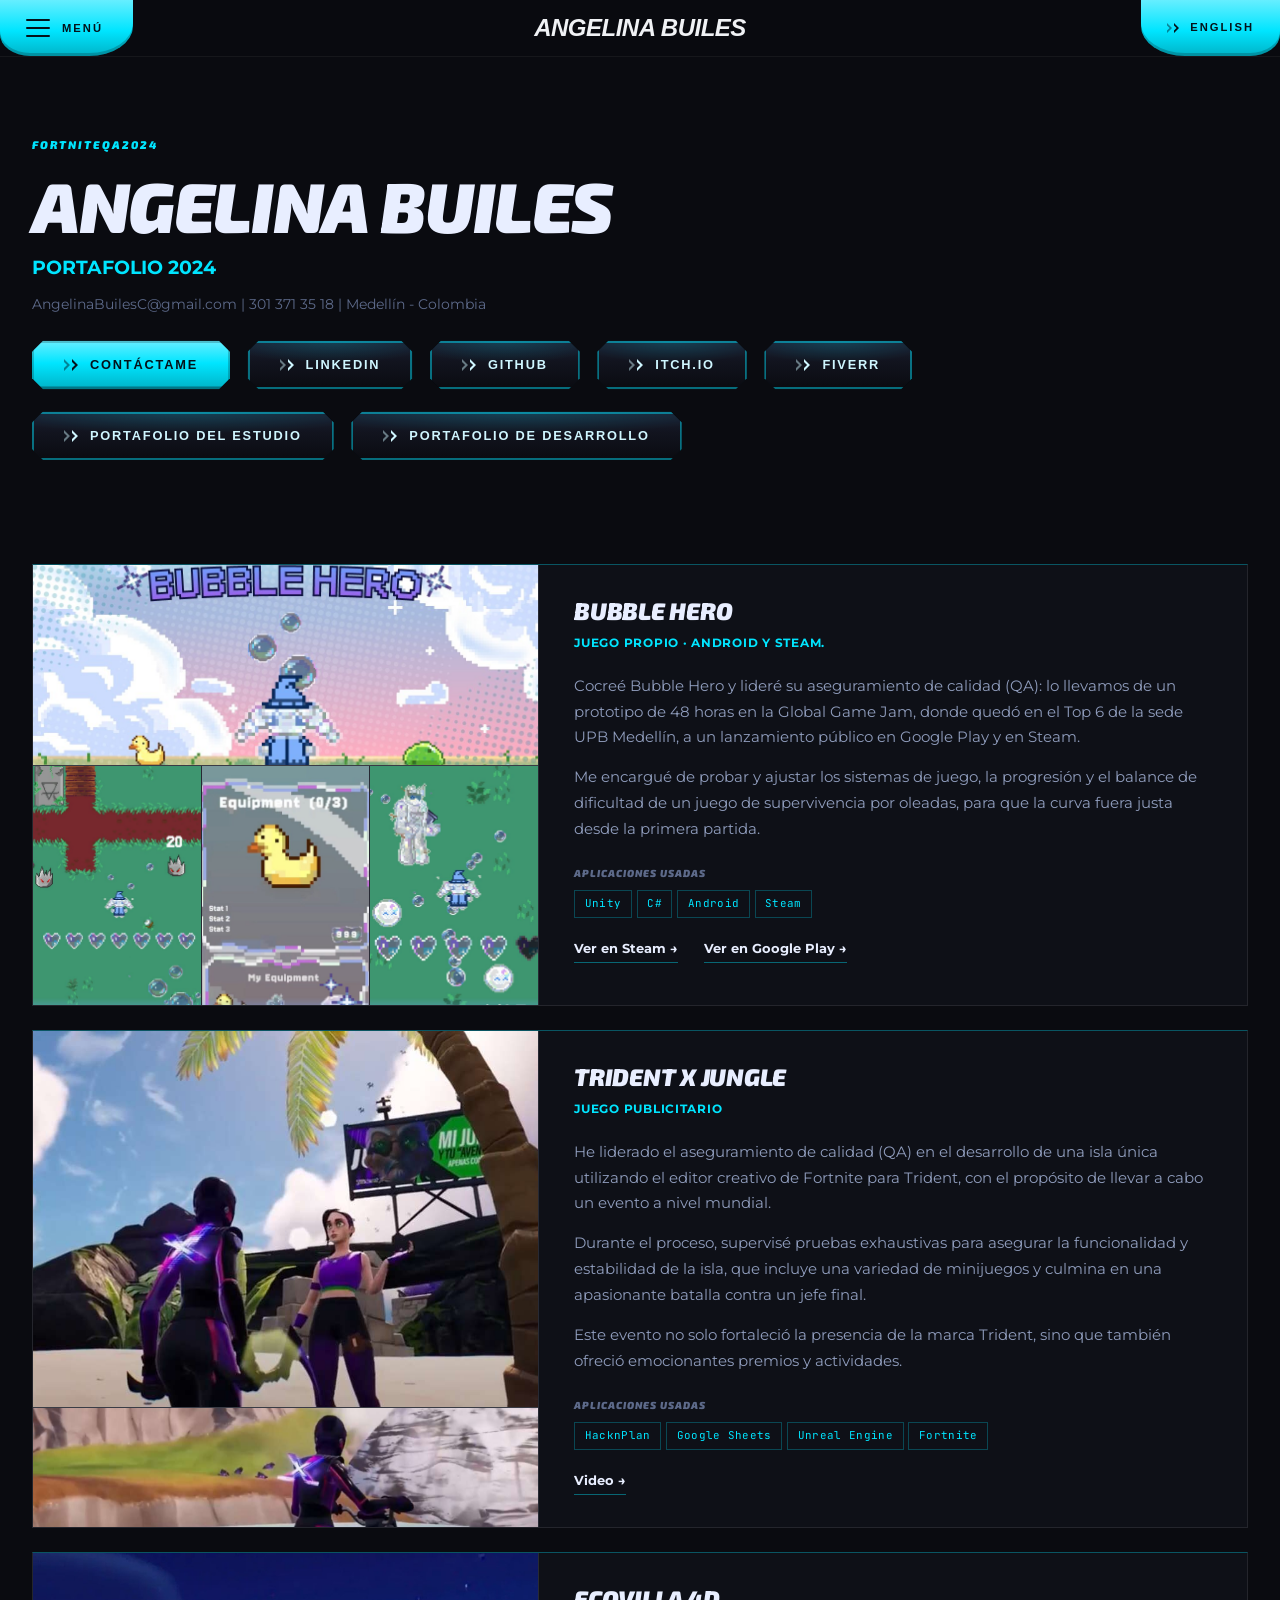
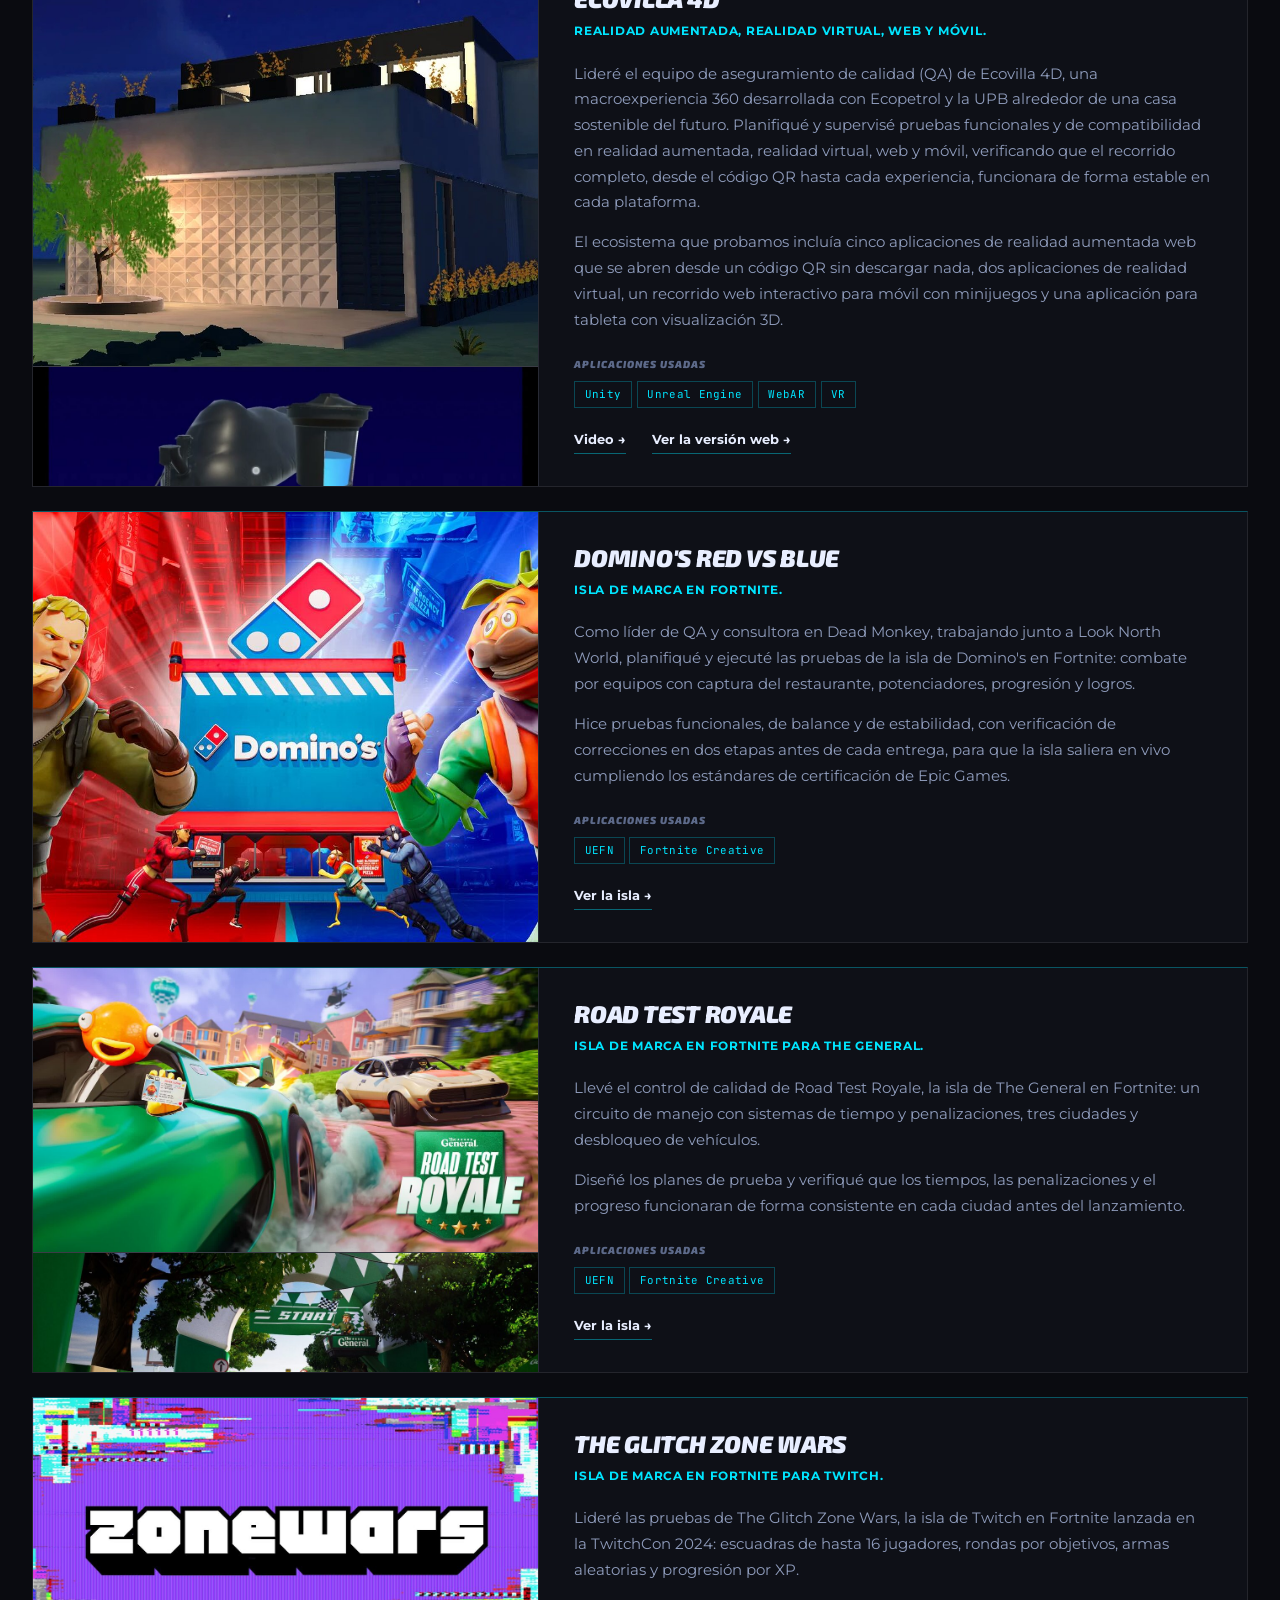
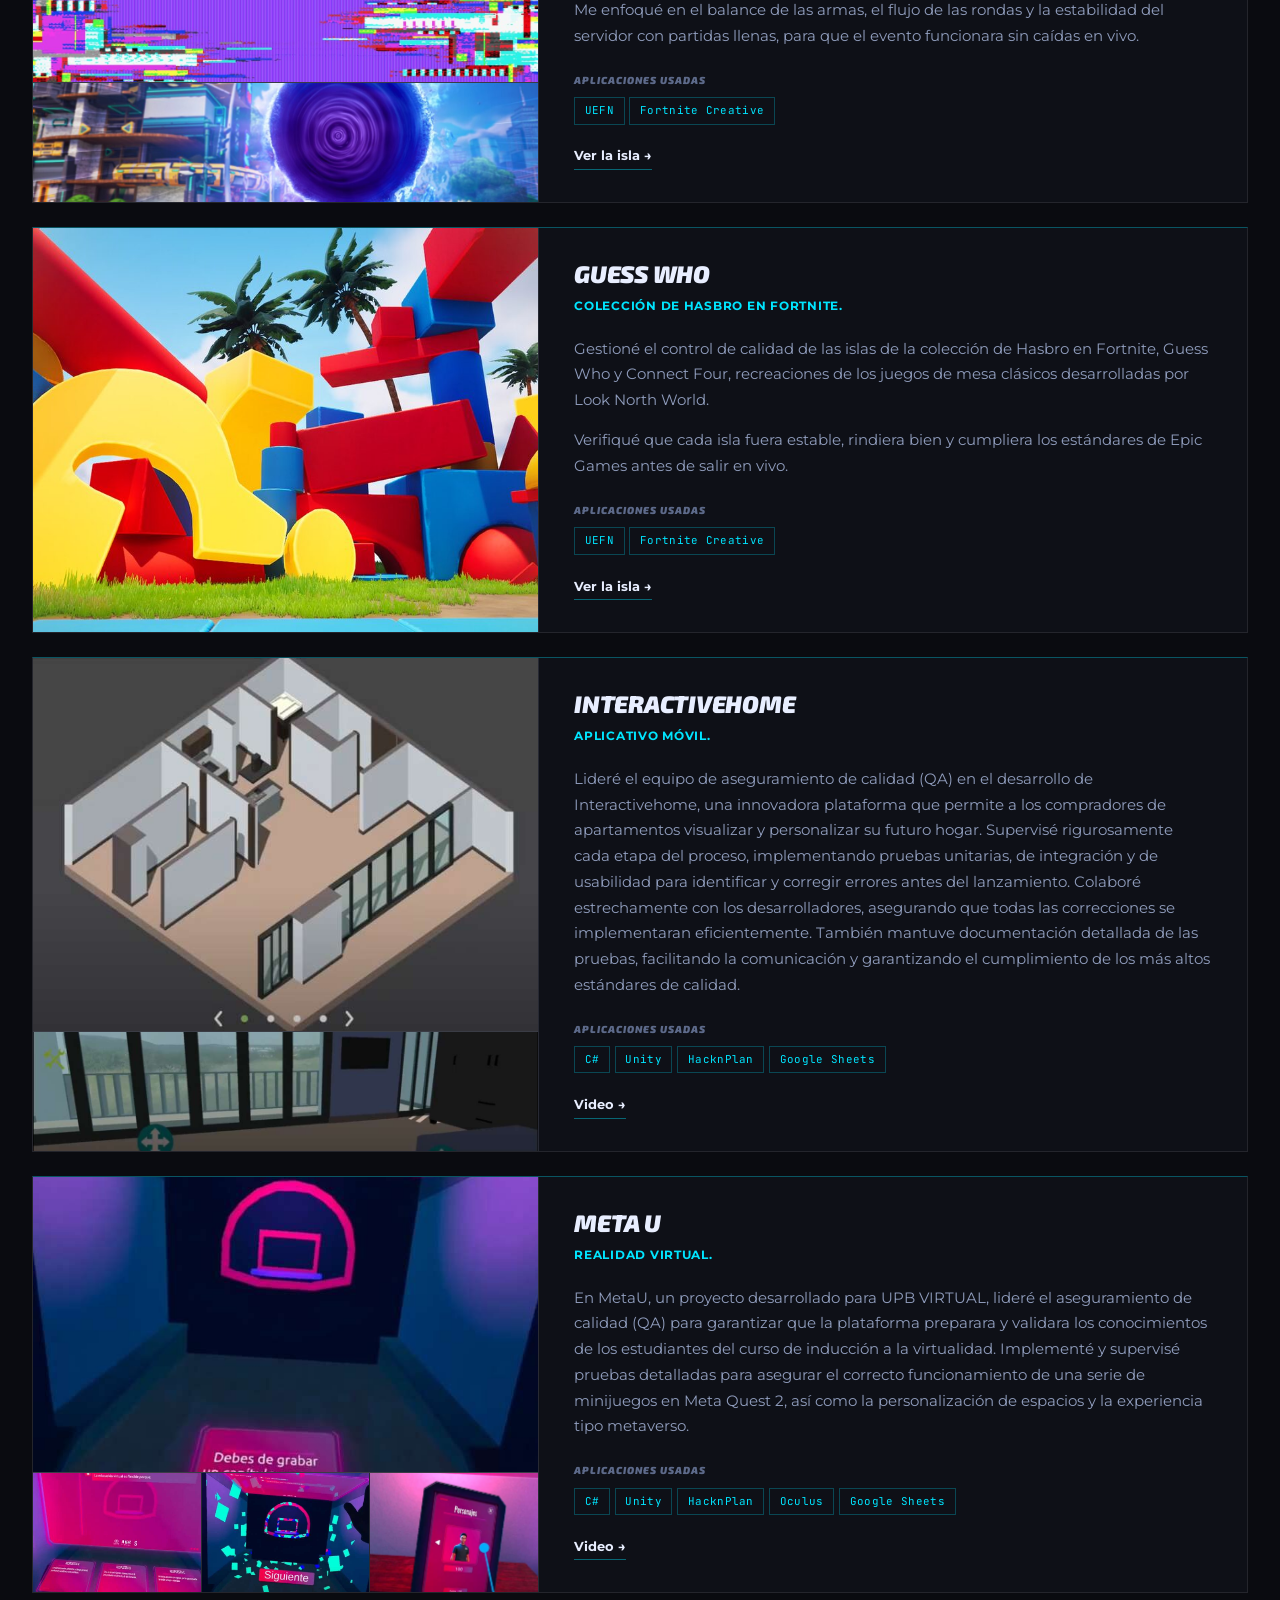
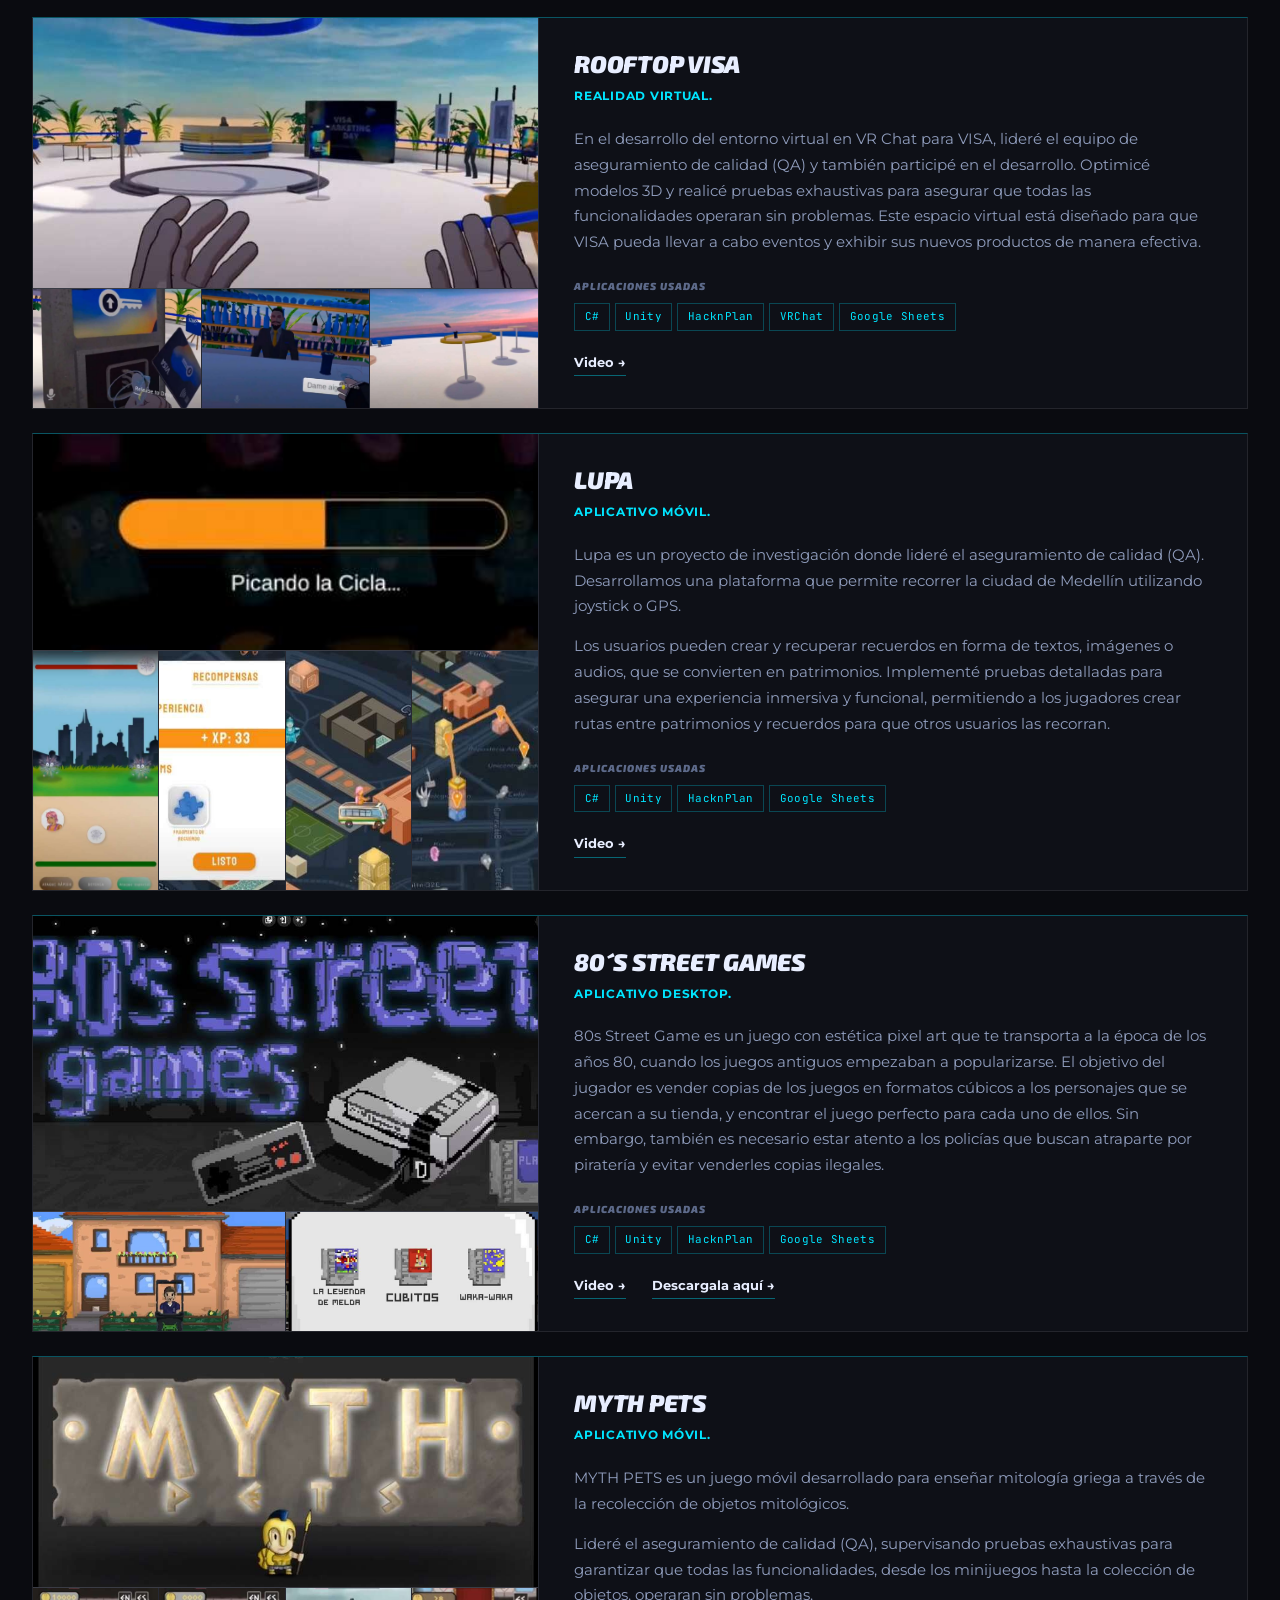
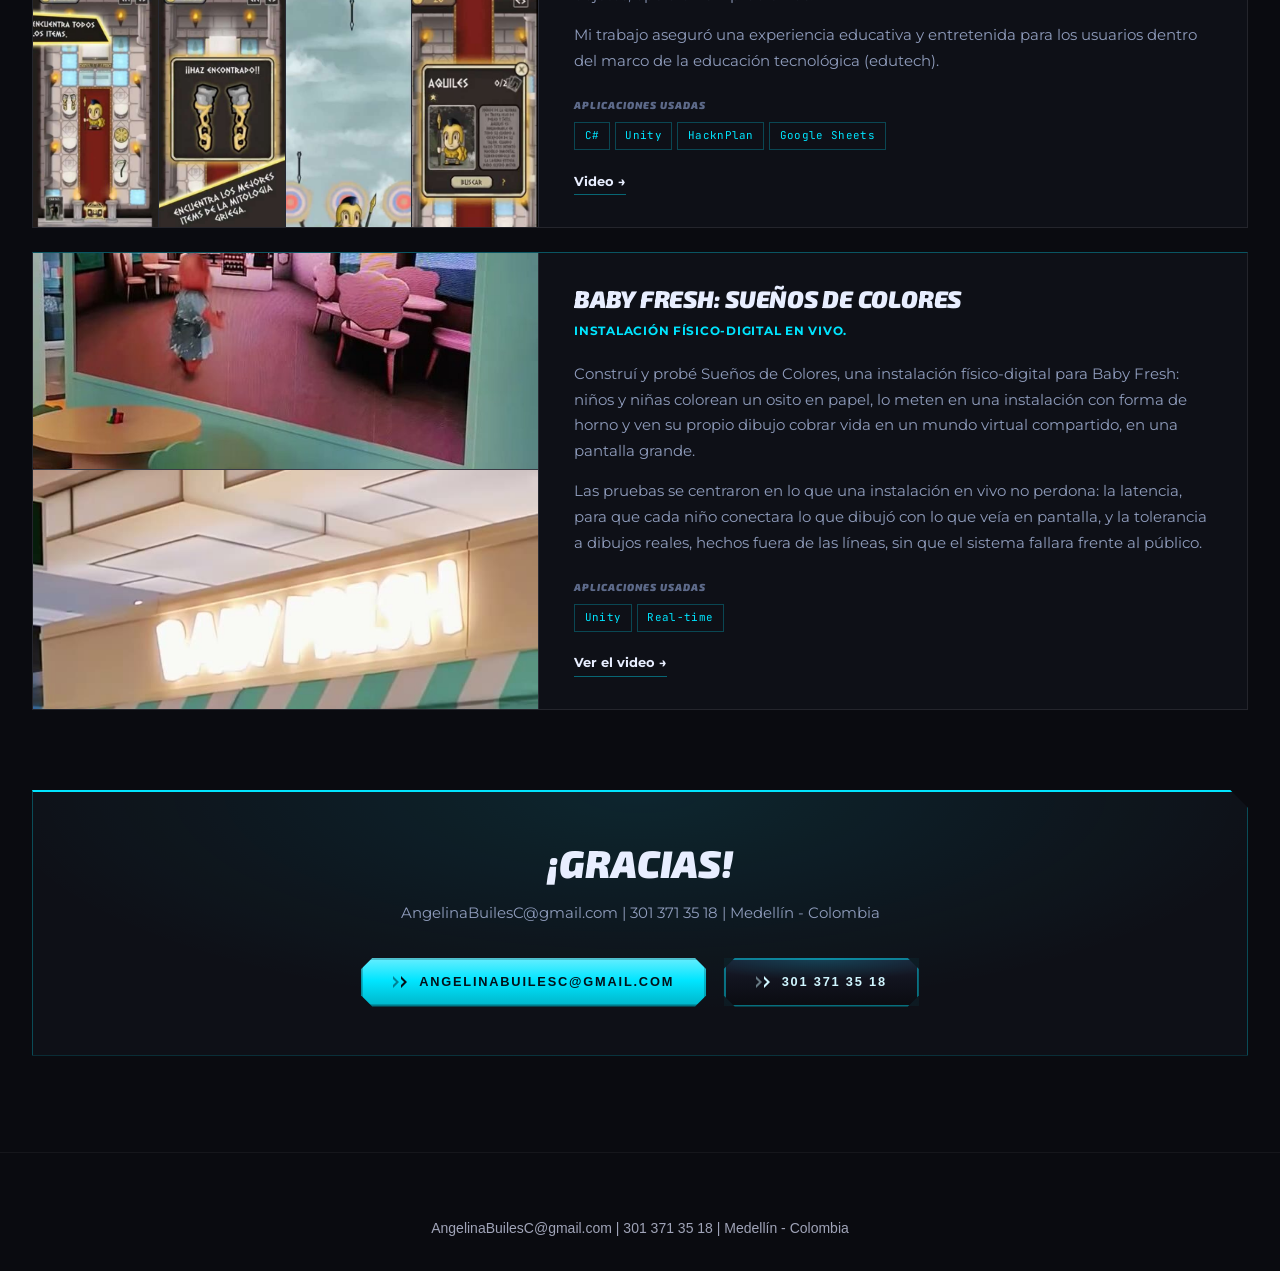
==== commit c3be2217: "Enlaza al portafolio de desarrollo desde la portada Co-Authored-By: Claude Opus 5.5 <noreply@anthrop" ====
--- a/es/index.html
+++ b/es/index.html
@@ -202,6 +202,7 @@
                         <a class="btn btn-secondary" href="https://dragonarkstudios.itch.io" target="_blank" rel="noopener">itch.io</a>
                         <a class="btn btn-secondary" href="https://www.fiverr.com/angibuiles" target="_blank" rel="noopener">Fiverr</a>
                         <a class="btn btn-secondary" href="https://dragonarkstudios.com/es/portfolio" target="_blank" rel="noopener">Portafolio del estudio</a>
+                        <a class="btn btn-secondary" href="https://jelyblu.github.io/portafolio-dev/es/">Portafolio de desarrollo</a>
                     </div>
                 </div>
             </div>
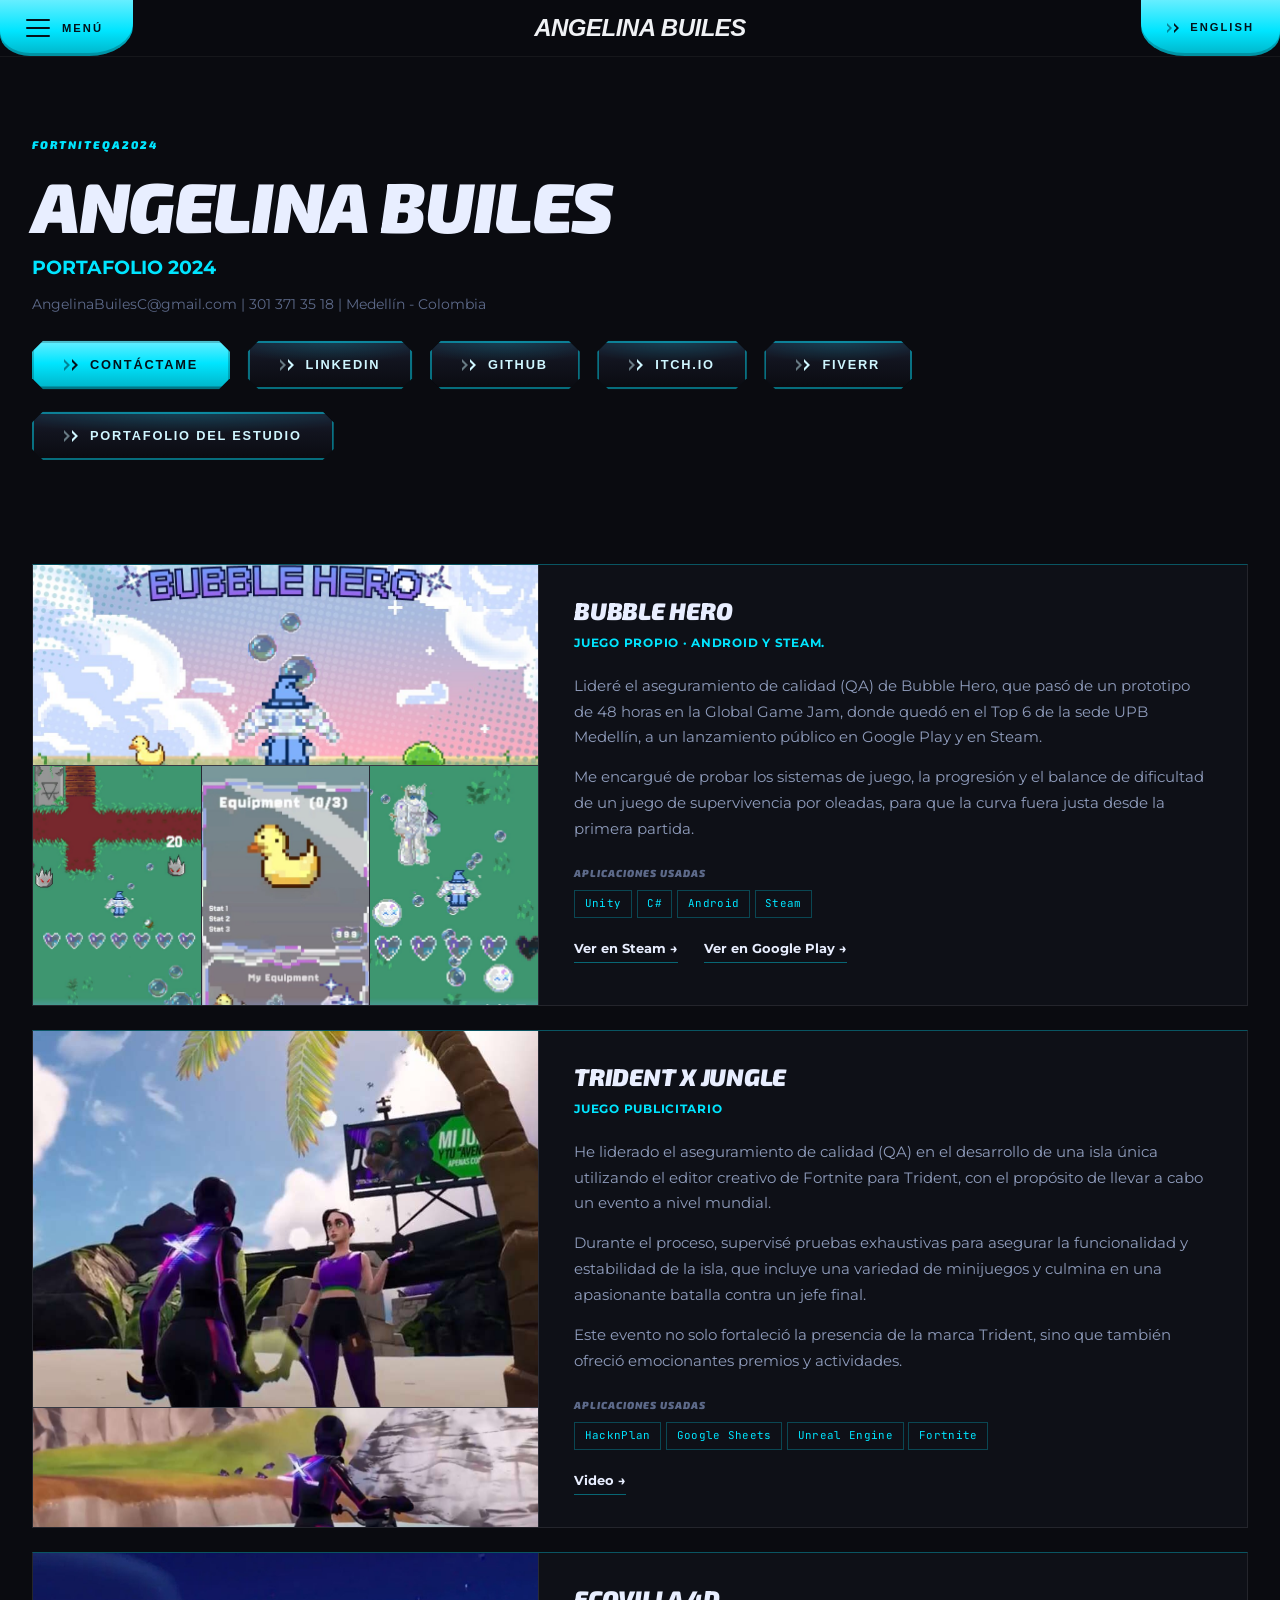
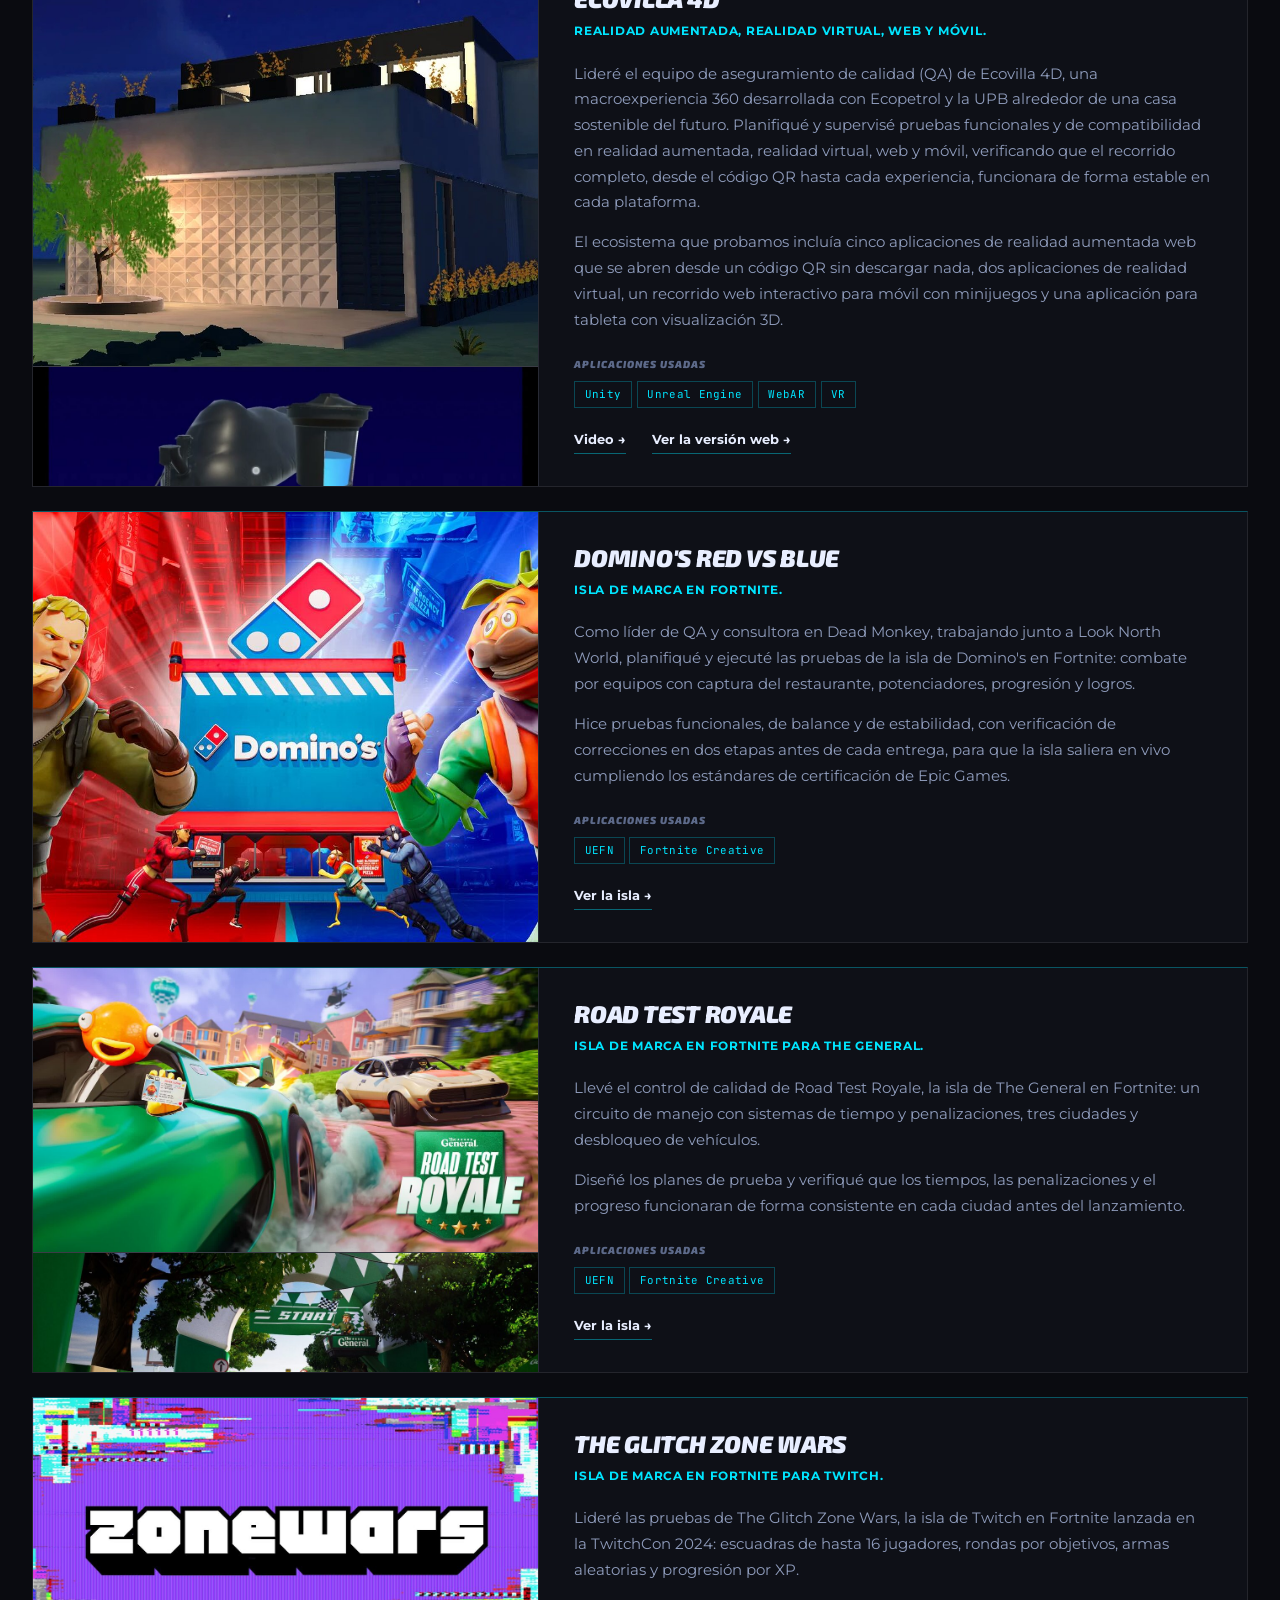
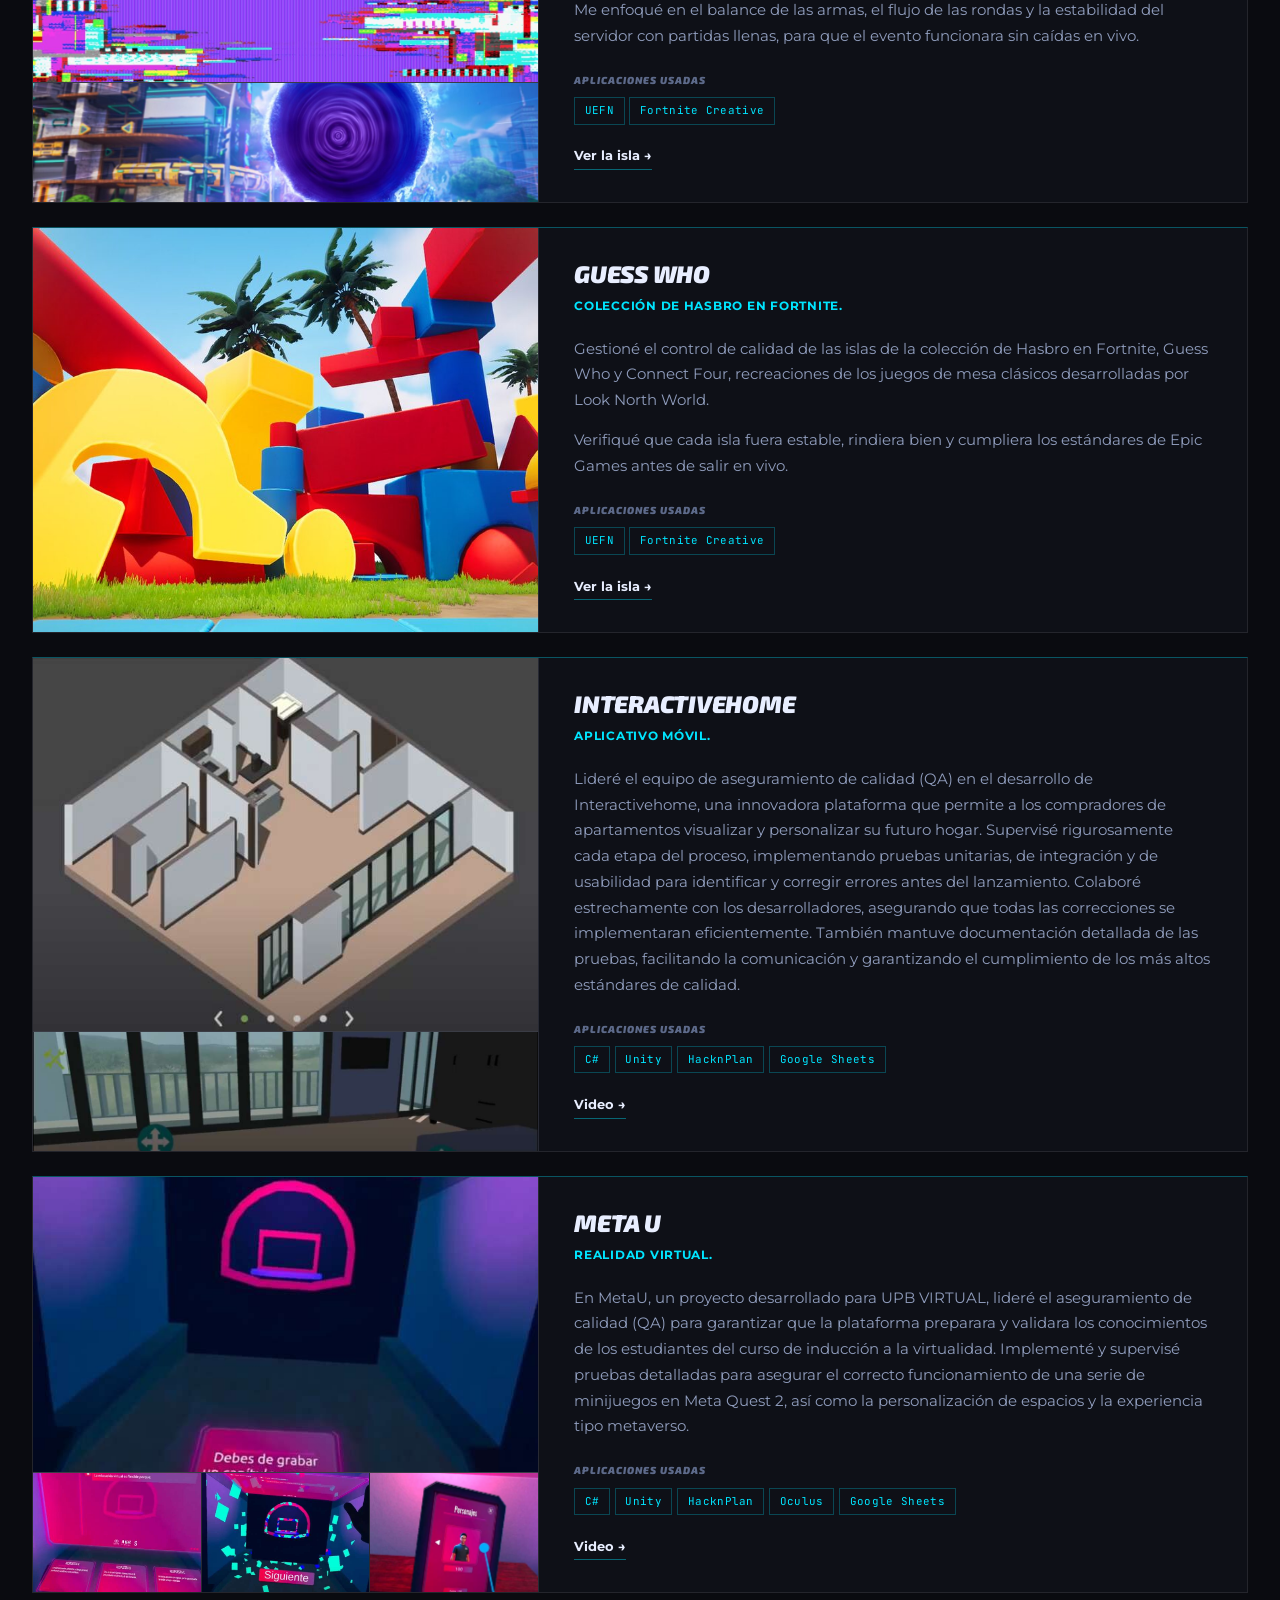
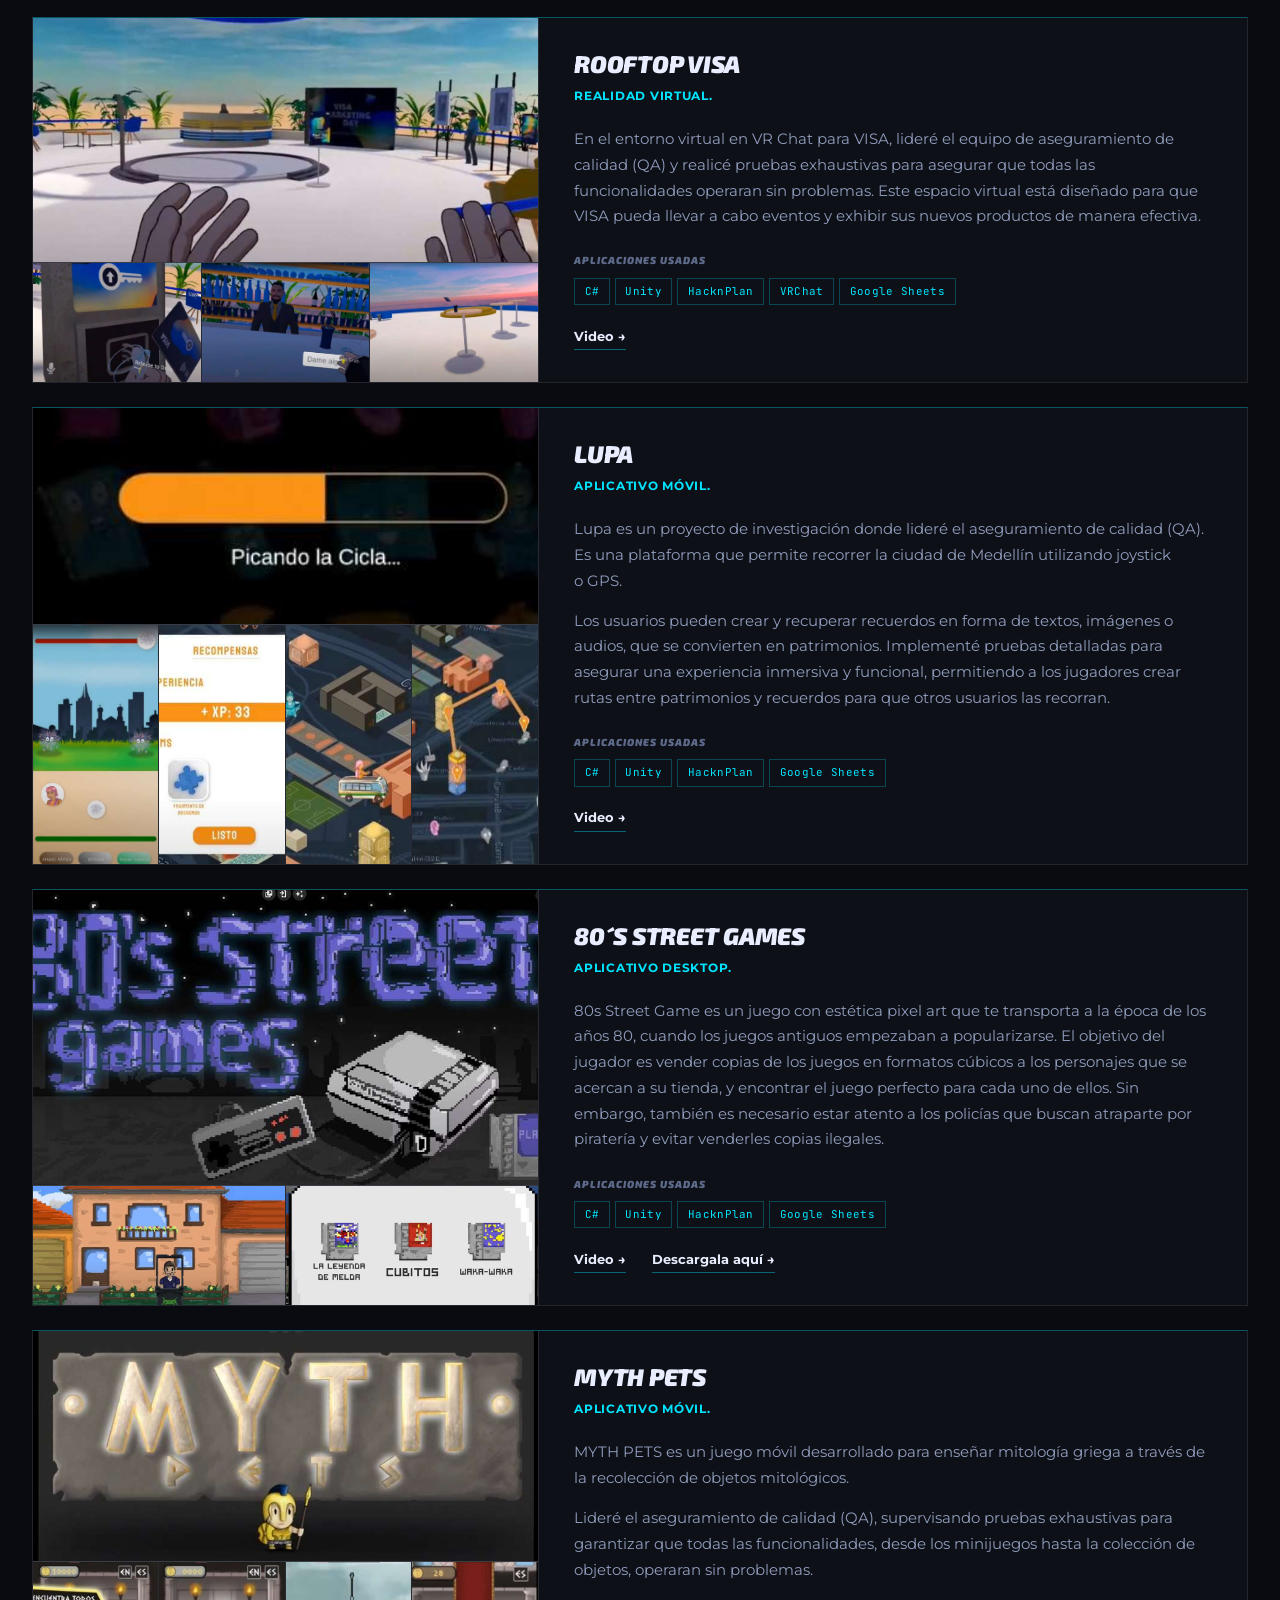
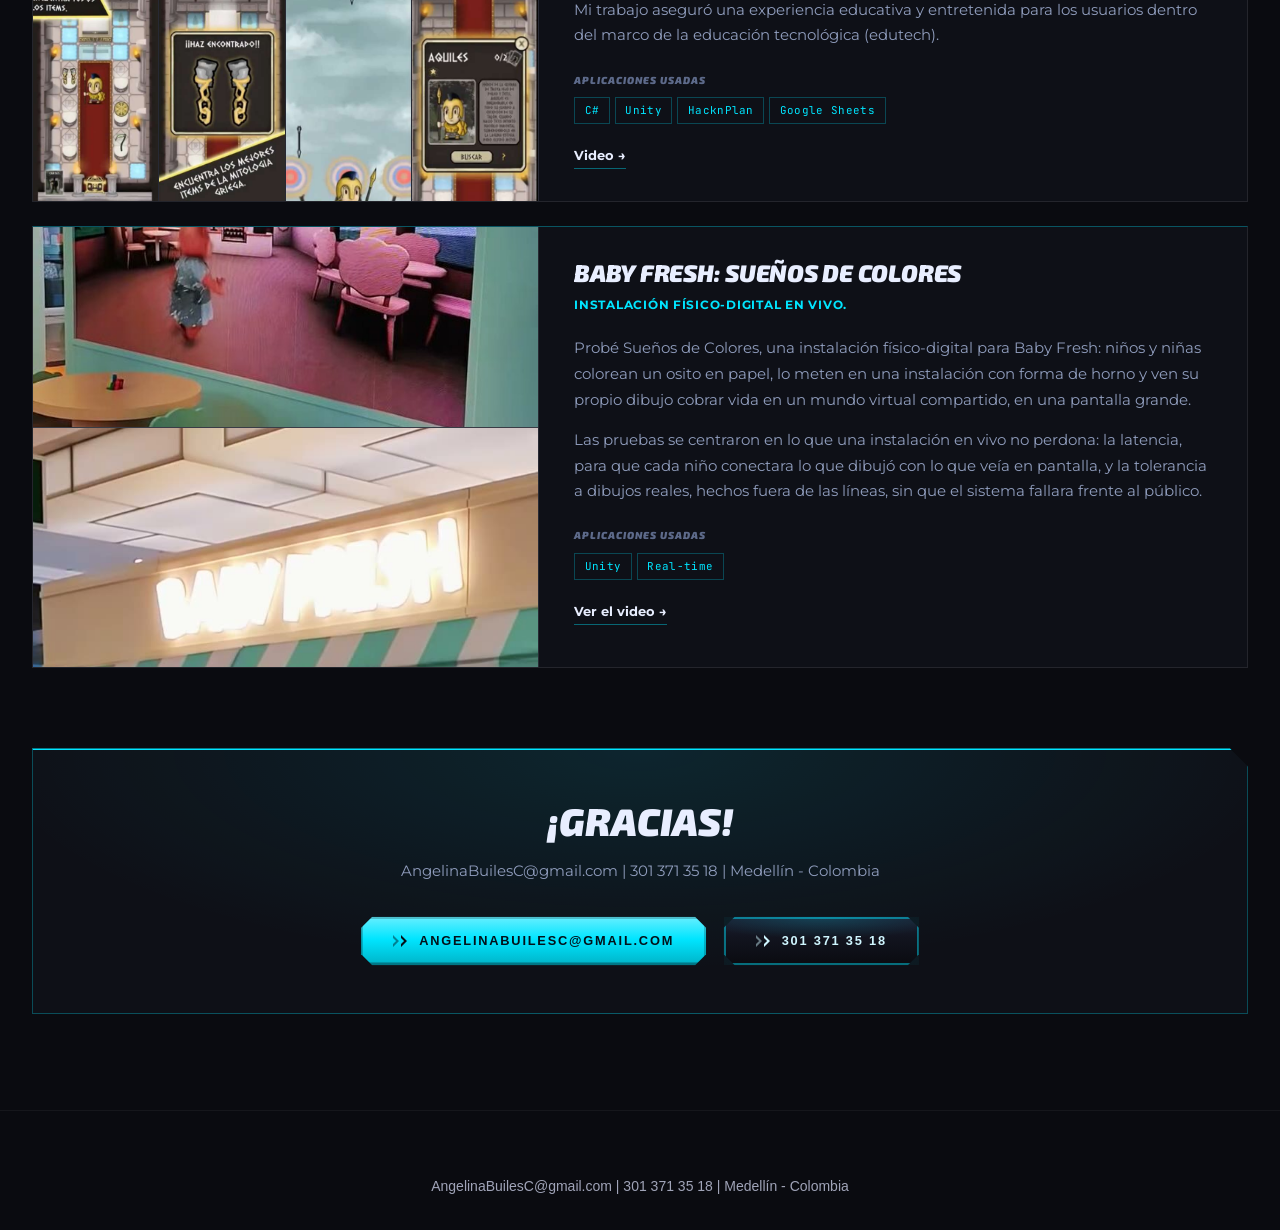
==== commit e0b0645e: "Separa del todo QA y desarrollo: sin enlaces ni menciones cruzadas Co-Authored-By: Claude Opus 5.5 <" ====
--- a/es/index.html
+++ b/es/index.html
@@ -202,7 +202,6 @@
                         <a class="btn btn-secondary" href="https://dragonarkstudios.itch.io" target="_blank" rel="noopener">itch.io</a>
                         <a class="btn btn-secondary" href="https://www.fiverr.com/angibuiles" target="_blank" rel="noopener">Fiverr</a>
                         <a class="btn btn-secondary" href="https://dragonarkstudios.com/es/portfolio" target="_blank" rel="noopener">Portafolio del estudio</a>
-                        <a class="btn btn-secondary" href="https://jelyblu.github.io/portafolio-dev/es/">Portafolio de desarrollo</a>
                     </div>
                 </div>
             </div>
@@ -221,8 +220,8 @@
                             <h3>Bubble Hero</h3>
                             <p class="ab-context">Juego propio · Android y Steam.</p>
                             <div class="ab-desc">
-                                <p>Cocreé Bubble Hero y lideré su aseguramiento de calidad (QA): lo llevamos de un prototipo de 48 horas en la Global Game Jam, donde quedó en el Top 6 de la sede UPB Medellín, a un lanzamiento público en Google Play y en Steam.</p>
-                                <p>Me encargué de probar y ajustar los sistemas de juego, la progresión y el balance de dificultad de un juego de supervivencia por oleadas, para que la curva fuera justa desde la primera partida.</p>
+                                <p>Lideré el aseguramiento de calidad (QA) de Bubble Hero, que pasó de un prototipo de 48 horas en la Global Game Jam, donde quedó en el Top 6 de la sede UPB Medellín, a un lanzamiento público en Google Play y en Steam.</p>
+                                <p>Me encargué de probar los sistemas de juego, la progresión y el balance de dificultad de un juego de supervivencia por oleadas, para que la curva fuera justa desde la primera partida.</p>
                             </div>
                             <p class="ab-label">Aplicaciones usadas</p>
                             <div class="ab-tech"><span>Unity</span><span>C#</span><span>Android</span><span>Steam</span></div>
@@ -374,7 +373,7 @@
                             <h3>Rooftop Visa</h3>
                             <p class="ab-context">Realidad Virtual.</p>
                             <div class="ab-desc">
-                                <p>En el desarrollo del entorno virtual en VR Chat para VISA, lideré el equipo de aseguramiento de calidad (QA) y también participé en el desarrollo. Optimicé modelos 3D y realicé pruebas exhaustivas para asegurar que todas las funcionalidades operaran sin problemas. Este espacio virtual está diseñado para que VISA pueda llevar a cabo eventos y exhibir sus nuevos productos de manera efectiva.</p>
+                                <p>En el entorno virtual en VR Chat para VISA, lideré el equipo de aseguramiento de calidad (QA) y realicé pruebas exhaustivas para asegurar que todas las funcionalidades operaran sin problemas. Este espacio virtual está diseñado para que VISA pueda llevar a cabo eventos y exhibir sus nuevos productos de manera efectiva.</p>
                             </div>
                             <p class="ab-label">Aplicaciones usadas</p>
                             <div class="ab-tech"><span>C#</span><span>Unity</span><span>HacknPlan</span><span>VRChat</span><span>Google Sheets</span></div>
@@ -390,7 +389,7 @@
                             <h3>Lupa</h3>
                             <p class="ab-context">Aplicativo móvil.</p>
                             <div class="ab-desc">
-                                <p>Lupa es un proyecto de investigación donde lideré el aseguramiento de calidad (QA). Desarrollamos una plataforma que permite recorrer la ciudad de Medellín utilizando joystick o GPS.</p>
+                                <p>Lupa es un proyecto de investigación donde lideré el aseguramiento de calidad (QA). Es una plataforma que permite recorrer la ciudad de Medellín utilizando joystick o GPS.</p>
                                 <p>Los usuarios pueden crear y recuperar recuerdos en forma de textos, imágenes o audios, que se convierten en patrimonios. Implementé pruebas detalladas para asegurar una experiencia inmersiva y funcional, permitiendo a los jugadores crear rutas entre patrimonios y recuerdos para que otros usuarios las recorran.</p>
                             </div>
                             <p class="ab-label">Aplicaciones usadas</p>
@@ -442,7 +441,7 @@
                             <h3>Baby Fresh: Sueños de Colores</h3>
                             <p class="ab-context">Instalación físico-digital en vivo.</p>
                             <div class="ab-desc">
-                                <p>Construí y probé Sueños de Colores, una instalación físico-digital para Baby Fresh: niños y niñas colorean un osito en papel, lo meten en una instalación con forma de horno y ven su propio dibujo cobrar vida en un mundo virtual compartido, en una pantalla grande.</p>
+                                <p>Probé Sueños de Colores, una instalación físico-digital para Baby Fresh: niños y niñas colorean un osito en papel, lo meten en una instalación con forma de horno y ven su propio dibujo cobrar vida en un mundo virtual compartido, en una pantalla grande.</p>
                                 <p>Las pruebas se centraron en lo que una instalación en vivo no perdona: la latencia, para que cada niño conectara lo que dibujó con lo que veía en pantalla, y la tolerancia a dibujos reales, hechos fuera de las líneas, sin que el sistema fallara frente al público.</p>
                             </div>
                             <p class="ab-label">Aplicaciones usadas</p>
